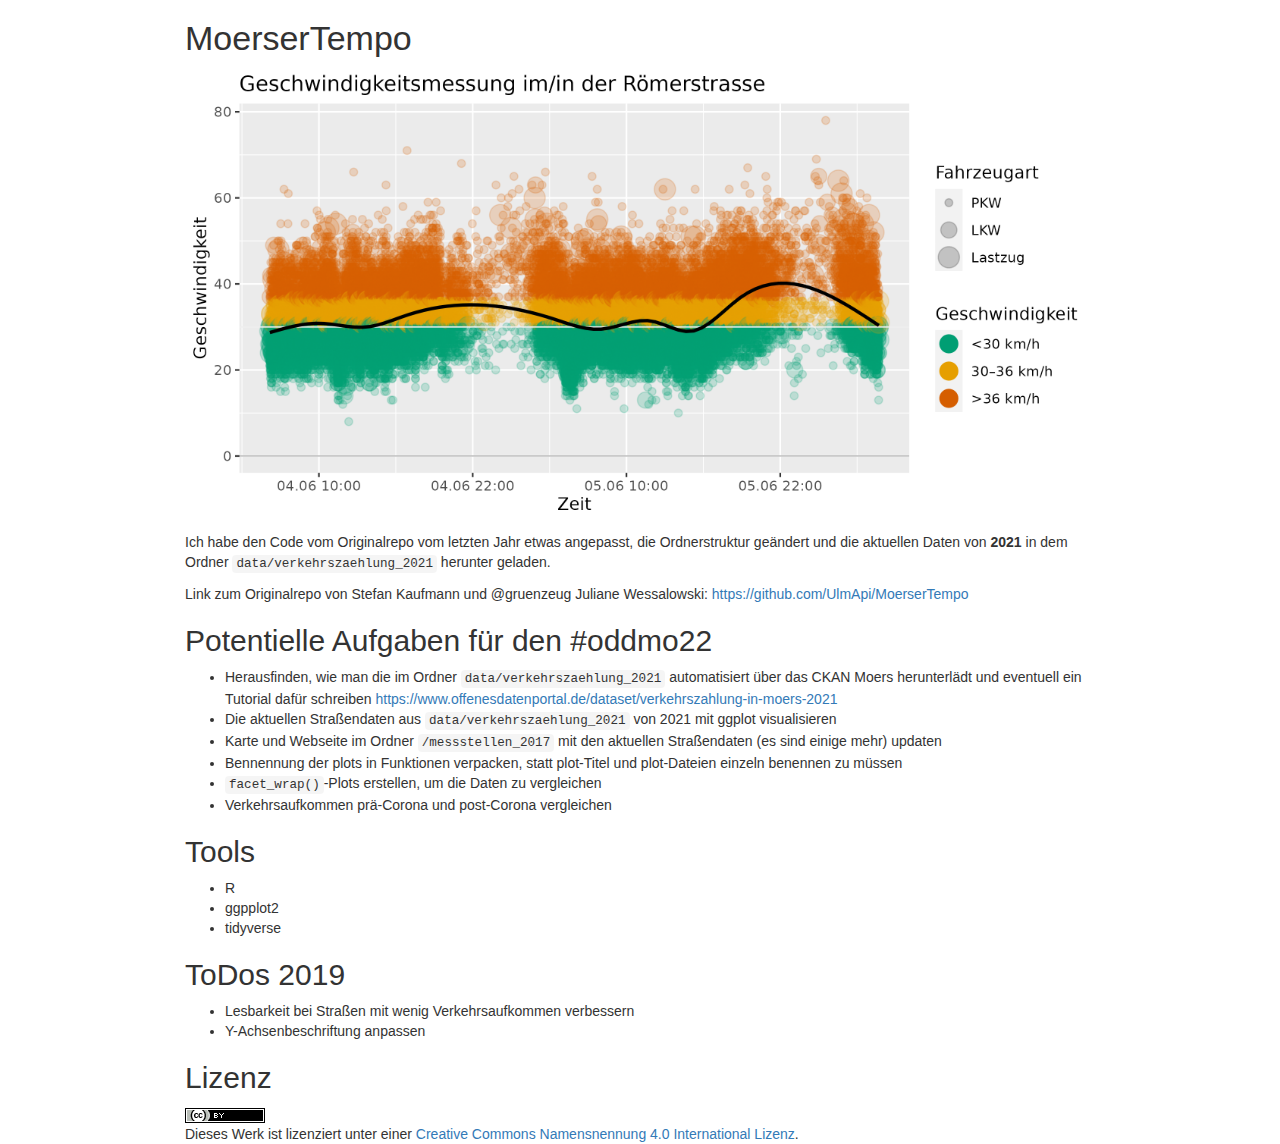
==== README.html @ 5596a8ab "updated dates" ====
<!DOCTYPE html>

<html>

<head>

<meta charset="utf-8" />
<meta name="generator" content="pandoc" />
<meta http-equiv="X-UA-Compatible" content="IE=EDGE" />




<title>README</title>

<script>// Pandoc 2.9 adds attributes on both header and div. We remove the former (to
// be compatible with the behavior of Pandoc < 2.8).
document.addEventListener('DOMContentLoaded', function(e) {
  var hs = document.querySelectorAll("div.section[class*='level'] > :first-child");
  var i, h, a;
  for (i = 0; i < hs.length; i++) {
    h = hs[i];
    if (!/^h[1-6]$/i.test(h.tagName)) continue;  // it should be a header h1-h6
    a = h.attributes;
    while (a.length > 0) h.removeAttribute(a[0].name);
  }
});
</script>
<script>/*! jQuery v3.6.0 | (c) OpenJS Foundation and other contributors | jquery.org/license */
!function(e,t){"use strict";"object"==typeof module&&"object"==typeof module.exports?module.exports=e.document?t(e,!0):function(e){if(!e.document)throw new Error("jQuery requires a window with a document");return t(e)}:t(e)}("undefined"!=typeof window?window:this,function(C,e){"use strict";var t=[],r=Object.getPrototypeOf,s=t.slice,g=t.flat?function(e){return t.flat.call(e)}:function(e){return t.concat.apply([],e)},u=t.push,i=t.indexOf,n={},o=n.toString,v=n.hasOwnProperty,a=v.toString,l=a.call(Object),y={},m=function(e){return"function"==typeof e&&"number"!=typeof e.nodeType&&"function"!=typeof e.item},x=function(e){return null!=e&&e===e.window},E=C.document,c={type:!0,src:!0,nonce:!0,noModule:!0};function b(e,t,n){var r,i,o=(n=n||E).createElement("script");if(o.text=e,t)for(r in c)(i=t[r]||t.getAttribute&&t.getAttribute(r))&&o.setAttribute(r,i);n.head.appendChild(o).parentNode.removeChild(o)}function w(e){return null==e?e+"":"object"==typeof e||"function"==typeof e?n[o.call(e)]||"object":typeof e}var f="3.6.0",S=function(e,t){return new S.fn.init(e,t)};function p(e){var t=!!e&&"length"in e&&e.length,n=w(e);return!m(e)&&!x(e)&&("array"===n||0===t||"number"==typeof t&&0<t&&t-1 in e)}S.fn=S.prototype={jquery:f,constructor:S,length:0,toArray:function(){return s.call(this)},get:function(e){return null==e?s.call(this):e<0?this[e+this.length]:this[e]},pushStack:function(e){var t=S.merge(this.constructor(),e);return t.prevObject=this,t},each:function(e){return S.each(this,e)},map:function(n){return this.pushStack(S.map(this,function(e,t){return n.call(e,t,e)}))},slice:function(){return this.pushStack(s.apply(this,arguments))},first:function(){return this.eq(0)},last:function(){return this.eq(-1)},even:function(){return this.pushStack(S.grep(this,function(e,t){return(t+1)%2}))},odd:function(){return this.pushStack(S.grep(this,function(e,t){return t%2}))},eq:function(e){var t=this.length,n=+e+(e<0?t:0);return this.pushStack(0<=n&&n<t?[this[n]]:[])},end:function(){return this.prevObject||this.constructor()},push:u,sort:t.sort,splice:t.splice},S.extend=S.fn.extend=function(){var e,t,n,r,i,o,a=arguments[0]||{},s=1,u=arguments.length,l=!1;for("boolean"==typeof a&&(l=a,a=arguments[s]||{},s++),"object"==typeof a||m(a)||(a={}),s===u&&(a=this,s--);s<u;s++)if(null!=(e=arguments[s]))for(t in e)r=e[t],"__proto__"!==t&&a!==r&&(l&&r&&(S.isPlainObject(r)||(i=Array.isArray(r)))?(n=a[t],o=i&&!Array.isArray(n)?[]:i||S.isPlainObject(n)?n:{},i=!1,a[t]=S.extend(l,o,r)):void 0!==r&&(a[t]=r));return a},S.extend({expando:"jQuery"+(f+Math.random()).replace(/\D/g,""),isReady:!0,error:function(e){throw new Error(e)},noop:function(){},isPlainObject:function(e){var t,n;return!(!e||"[object Object]"!==o.call(e))&&(!(t=r(e))||"function"==typeof(n=v.call(t,"constructor")&&t.constructor)&&a.call(n)===l)},isEmptyObject:function(e){var t;for(t in e)return!1;return!0},globalEval:function(e,t,n){b(e,{nonce:t&&t.nonce},n)},each:function(e,t){var n,r=0;if(p(e)){for(n=e.length;r<n;r++)if(!1===t.call(e[r],r,e[r]))break}else for(r in e)if(!1===t.call(e[r],r,e[r]))break;return e},makeArray:function(e,t){var n=t||[];return null!=e&&(p(Object(e))?S.merge(n,"string"==typeof e?[e]:e):u.call(n,e)),n},inArray:function(e,t,n){return null==t?-1:i.call(t,e,n)},merge:function(e,t){for(var n=+t.length,r=0,i=e.length;r<n;r++)e[i++]=t[r];return e.length=i,e},grep:function(e,t,n){for(var r=[],i=0,o=e.length,a=!n;i<o;i++)!t(e[i],i)!==a&&r.push(e[i]);return r},map:function(e,t,n){var r,i,o=0,a=[];if(p(e))for(r=e.length;o<r;o++)null!=(i=t(e[o],o,n))&&a.push(i);else for(o in e)null!=(i=t(e[o],o,n))&&a.push(i);return g(a)},guid:1,support:y}),"function"==typeof Symbol&&(S.fn[Symbol.iterator]=t[Symbol.iterator]),S.each("Boolean Number String Function Array Date RegExp Object Error Symbol".split(" "),function(e,t){n["[object "+t+"]"]=t.toLowerCase()});var d=function(n){var e,d,b,o,i,h,f,g,w,u,l,T,C,a,E,v,s,c,y,S="sizzle"+1*new Date,p=n.document,k=0,r=0,m=ue(),x=ue(),A=ue(),N=ue(),j=function(e,t){return e===t&&(l=!0),0},D={}.hasOwnProperty,t=[],q=t.pop,L=t.push,H=t.push,O=t.slice,P=function(e,t){for(var n=0,r=e.length;n<r;n++)if(e[n]===t)return n;return-1},R="checked|selected|async|autofocus|autoplay|controls|defer|disabled|hidden|ismap|loop|multiple|open|readonly|required|scoped",M="[\\x20\\t\\r\\n\\f]",I="(?:\\\\[\\da-fA-F]{1,6}"+M+"?|\\\\[^\\r\\n\\f]|[\\w-]|[^\0-\\x7f])+",W="\\["+M+"*("+I+")(?:"+M+"*([*^$|!~]?=)"+M+"*(?:'((?:\\\\.|[^\\\\'])*)'|\"((?:\\\\.|[^\\\\\"])*)\"|("+I+"))|)"+M+"*\\]",F=":("+I+")(?:\\((('((?:\\\\.|[^\\\\'])*)'|\"((?:\\\\.|[^\\\\\"])*)\")|((?:\\\\.|[^\\\\()[\\]]|"+W+")*)|.*)\\)|)",B=new RegExp(M+"+","g"),$=new RegExp("^"+M+"+|((?:^|[^\\\\])(?:\\\\.)*)"+M+"+$","g"),_=new RegExp("^"+M+"*,"+M+"*"),z=new RegExp("^"+M+"*([>+~]|"+M+")"+M+"*"),U=new RegExp(M+"|>"),X=new RegExp(F),V=new RegExp("^"+I+"$"),G={ID:new RegExp("^#("+I+")"),CLASS:new RegExp("^\\.("+I+")"),TAG:new RegExp("^("+I+"|[*])"),ATTR:new RegExp("^"+W),PSEUDO:new RegExp("^"+F),CHILD:new RegExp("^:(only|first|last|nth|nth-last)-(child|of-type)(?:\\("+M+"*(even|odd|(([+-]|)(\\d*)n|)"+M+"*(?:([+-]|)"+M+"*(\\d+)|))"+M+"*\\)|)","i"),bool:new RegExp("^(?:"+R+")$","i"),needsContext:new RegExp("^"+M+"*[>+~]|:(even|odd|eq|gt|lt|nth|first|last)(?:\\("+M+"*((?:-\\d)?\\d*)"+M+"*\\)|)(?=[^-]|$)","i")},Y=/HTML$/i,Q=/^(?:input|select|textarea|button)$/i,J=/^h\d$/i,K=/^[^{]+\{\s*\[native \w/,Z=/^(?:#([\w-]+)|(\w+)|\.([\w-]+))$/,ee=/[+~]/,te=new RegExp("\\\\[\\da-fA-F]{1,6}"+M+"?|\\\\([^\\r\\n\\f])","g"),ne=function(e,t){var n="0x"+e.slice(1)-65536;return t||(n<0?String.fromCharCode(n+65536):String.fromCharCode(n>>10|55296,1023&n|56320))},re=/([\0-\x1f\x7f]|^-?\d)|^-$|[^\0-\x1f\x7f-\uFFFF\w-]/g,ie=function(e,t){return t?"\0"===e?"\ufffd":e.slice(0,-1)+"\\"+e.charCodeAt(e.length-1).toString(16)+" ":"\\"+e},oe=function(){T()},ae=be(function(e){return!0===e.disabled&&"fieldset"===e.nodeName.toLowerCase()},{dir:"parentNode",next:"legend"});try{H.apply(t=O.call(p.childNodes),p.childNodes),t[p.childNodes.length].nodeType}catch(e){H={apply:t.length?function(e,t){L.apply(e,O.call(t))}:function(e,t){var n=e.length,r=0;while(e[n++]=t[r++]);e.length=n-1}}}function se(t,e,n,r){var i,o,a,s,u,l,c,f=e&&e.ownerDocument,p=e?e.nodeType:9;if(n=n||[],"string"!=typeof t||!t||1!==p&&9!==p&&11!==p)return n;if(!r&&(T(e),e=e||C,E)){if(11!==p&&(u=Z.exec(t)))if(i=u[1]){if(9===p){if(!(a=e.getElementById(i)))return n;if(a.id===i)return n.push(a),n}else if(f&&(a=f.getElementById(i))&&y(e,a)&&a.id===i)return n.push(a),n}else{if(u[2])return H.apply(n,e.getElementsByTagName(t)),n;if((i=u[3])&&d.getElementsByClassName&&e.getElementsByClassName)return H.apply(n,e.getElementsByClassName(i)),n}if(d.qsa&&!N[t+" "]&&(!v||!v.test(t))&&(1!==p||"object"!==e.nodeName.toLowerCase())){if(c=t,f=e,1===p&&(U.test(t)||z.test(t))){(f=ee.test(t)&&ye(e.parentNode)||e)===e&&d.scope||((s=e.getAttribute("id"))?s=s.replace(re,ie):e.setAttribute("id",s=S)),o=(l=h(t)).length;while(o--)l[o]=(s?"#"+s:":scope")+" "+xe(l[o]);c=l.join(",")}try{return H.apply(n,f.querySelectorAll(c)),n}catch(e){N(t,!0)}finally{s===S&&e.removeAttribute("id")}}}return g(t.replace($,"$1"),e,n,r)}function ue(){var r=[];return function e(t,n){return r.push(t+" ")>b.cacheLength&&delete e[r.shift()],e[t+" "]=n}}function le(e){return e[S]=!0,e}function ce(e){var t=C.createElement("fieldset");try{return!!e(t)}catch(e){return!1}finally{t.parentNode&&t.parentNode.removeChild(t),t=null}}function fe(e,t){var n=e.split("|"),r=n.length;while(r--)b.attrHandle[n[r]]=t}function pe(e,t){var n=t&&e,r=n&&1===e.nodeType&&1===t.nodeType&&e.sourceIndex-t.sourceIndex;if(r)return r;if(n)while(n=n.nextSibling)if(n===t)return-1;return e?1:-1}function de(t){return function(e){return"input"===e.nodeName.toLowerCase()&&e.type===t}}function he(n){return function(e){var t=e.nodeName.toLowerCase();return("input"===t||"button"===t)&&e.type===n}}function ge(t){return function(e){return"form"in e?e.parentNode&&!1===e.disabled?"label"in e?"label"in e.parentNode?e.parentNode.disabled===t:e.disabled===t:e.isDisabled===t||e.isDisabled!==!t&&ae(e)===t:e.disabled===t:"label"in e&&e.disabled===t}}function ve(a){return le(function(o){return o=+o,le(function(e,t){var n,r=a([],e.length,o),i=r.length;while(i--)e[n=r[i]]&&(e[n]=!(t[n]=e[n]))})})}function ye(e){return e&&"undefined"!=typeof e.getElementsByTagName&&e}for(e in d=se.support={},i=se.isXML=function(e){var t=e&&e.namespaceURI,n=e&&(e.ownerDocument||e).documentElement;return!Y.test(t||n&&n.nodeName||"HTML")},T=se.setDocument=function(e){var t,n,r=e?e.ownerDocument||e:p;return r!=C&&9===r.nodeType&&r.documentElement&&(a=(C=r).documentElement,E=!i(C),p!=C&&(n=C.defaultView)&&n.top!==n&&(n.addEventListener?n.addEventListener("unload",oe,!1):n.attachEvent&&n.attachEvent("onunload",oe)),d.scope=ce(function(e){return a.appendChild(e).appendChild(C.createElement("div")),"undefined"!=typeof e.querySelectorAll&&!e.querySelectorAll(":scope fieldset div").length}),d.attributes=ce(function(e){return e.className="i",!e.getAttribute("className")}),d.getElementsByTagName=ce(function(e){return e.appendChild(C.createComment("")),!e.getElementsByTagName("*").length}),d.getElementsByClassName=K.test(C.getElementsByClassName),d.getById=ce(function(e){return a.appendChild(e).id=S,!C.getElementsByName||!C.getElementsByName(S).length}),d.getById?(b.filter.ID=function(e){var t=e.replace(te,ne);return function(e){return e.getAttribute("id")===t}},b.find.ID=function(e,t){if("undefined"!=typeof t.getElementById&&E){var n=t.getElementById(e);return n?[n]:[]}}):(b.filter.ID=function(e){var n=e.replace(te,ne);return function(e){var t="undefined"!=typeof e.getAttributeNode&&e.getAttributeNode("id");return t&&t.value===n}},b.find.ID=function(e,t){if("undefined"!=typeof t.getElementById&&E){var n,r,i,o=t.getElementById(e);if(o){if((n=o.getAttributeNode("id"))&&n.value===e)return[o];i=t.getElementsByName(e),r=0;while(o=i[r++])if((n=o.getAttributeNode("id"))&&n.value===e)return[o]}return[]}}),b.find.TAG=d.getElementsByTagName?function(e,t){return"undefined"!=typeof t.getElementsByTagName?t.getElementsByTagName(e):d.qsa?t.querySelectorAll(e):void 0}:function(e,t){var n,r=[],i=0,o=t.getElementsByTagName(e);if("*"===e){while(n=o[i++])1===n.nodeType&&r.push(n);return r}return o},b.find.CLASS=d.getElementsByClassName&&function(e,t){if("undefined"!=typeof t.getElementsByClassName&&E)return t.getElementsByClassName(e)},s=[],v=[],(d.qsa=K.test(C.querySelectorAll))&&(ce(function(e){var t;a.appendChild(e).innerHTML="<a id='"+S+"'></a><select id='"+S+"-\r\\' msallowcapture=''><option selected=''></option></select>",e.querySelectorAll("[msallowcapture^='']").length&&v.push("[*^$]="+M+"*(?:''|\"\")"),e.querySelectorAll("[selected]").length||v.push("\\["+M+"*(?:value|"+R+")"),e.querySelectorAll("[id~="+S+"-]").length||v.push("~="),(t=C.createElement("input")).setAttribute("name",""),e.appendChild(t),e.querySelectorAll("[name='']").length||v.push("\\["+M+"*name"+M+"*="+M+"*(?:''|\"\")"),e.querySelectorAll(":checked").length||v.push(":checked"),e.querySelectorAll("a#"+S+"+*").length||v.push(".#.+[+~]"),e.querySelectorAll("\\\f"),v.push("[\\r\\n\\f]")}),ce(function(e){e.innerHTML="<a href='' disabled='disabled'></a><select disabled='disabled'><option/></select>";var t=C.createElement("input");t.setAttribute("type","hidden"),e.appendChild(t).setAttribute("name","D"),e.querySelectorAll("[name=d]").length&&v.push("name"+M+"*[*^$|!~]?="),2!==e.querySelectorAll(":enabled").length&&v.push(":enabled",":disabled"),a.appendChild(e).disabled=!0,2!==e.querySelectorAll(":disabled").length&&v.push(":enabled",":disabled"),e.querySelectorAll("*,:x"),v.push(",.*:")})),(d.matchesSelector=K.test(c=a.matches||a.webkitMatchesSelector||a.mozMatchesSelector||a.oMatchesSelector||a.msMatchesSelector))&&ce(function(e){d.disconnectedMatch=c.call(e,"*"),c.call(e,"[s!='']:x"),s.push("!=",F)}),v=v.length&&new RegExp(v.join("|")),s=s.length&&new RegExp(s.join("|")),t=K.test(a.compareDocumentPosition),y=t||K.test(a.contains)?function(e,t){var n=9===e.nodeType?e.documentElement:e,r=t&&t.parentNode;return e===r||!(!r||1!==r.nodeType||!(n.contains?n.contains(r):e.compareDocumentPosition&&16&e.compareDocumentPosition(r)))}:function(e,t){if(t)while(t=t.parentNode)if(t===e)return!0;return!1},j=t?function(e,t){if(e===t)return l=!0,0;var n=!e.compareDocumentPosition-!t.compareDocumentPosition;return n||(1&(n=(e.ownerDocument||e)==(t.ownerDocument||t)?e.compareDocumentPosition(t):1)||!d.sortDetached&&t.compareDocumentPosition(e)===n?e==C||e.ownerDocument==p&&y(p,e)?-1:t==C||t.ownerDocument==p&&y(p,t)?1:u?P(u,e)-P(u,t):0:4&n?-1:1)}:function(e,t){if(e===t)return l=!0,0;var n,r=0,i=e.parentNode,o=t.parentNode,a=[e],s=[t];if(!i||!o)return e==C?-1:t==C?1:i?-1:o?1:u?P(u,e)-P(u,t):0;if(i===o)return pe(e,t);n=e;while(n=n.parentNode)a.unshift(n);n=t;while(n=n.parentNode)s.unshift(n);while(a[r]===s[r])r++;return r?pe(a[r],s[r]):a[r]==p?-1:s[r]==p?1:0}),C},se.matches=function(e,t){return se(e,null,null,t)},se.matchesSelector=function(e,t){if(T(e),d.matchesSelector&&E&&!N[t+" "]&&(!s||!s.test(t))&&(!v||!v.test(t)))try{var n=c.call(e,t);if(n||d.disconnectedMatch||e.document&&11!==e.document.nodeType)return n}catch(e){N(t,!0)}return 0<se(t,C,null,[e]).length},se.contains=function(e,t){return(e.ownerDocument||e)!=C&&T(e),y(e,t)},se.attr=function(e,t){(e.ownerDocument||e)!=C&&T(e);var n=b.attrHandle[t.toLowerCase()],r=n&&D.call(b.attrHandle,t.toLowerCase())?n(e,t,!E):void 0;return void 0!==r?r:d.attributes||!E?e.getAttribute(t):(r=e.getAttributeNode(t))&&r.specified?r.value:null},se.escape=function(e){return(e+"").replace(re,ie)},se.error=function(e){throw new Error("Syntax error, unrecognized expression: "+e)},se.uniqueSort=function(e){var t,n=[],r=0,i=0;if(l=!d.detectDuplicates,u=!d.sortStable&&e.slice(0),e.sort(j),l){while(t=e[i++])t===e[i]&&(r=n.push(i));while(r--)e.splice(n[r],1)}return u=null,e},o=se.getText=function(e){var t,n="",r=0,i=e.nodeType;if(i){if(1===i||9===i||11===i){if("string"==typeof e.textContent)return e.textContent;for(e=e.firstChild;e;e=e.nextSibling)n+=o(e)}else if(3===i||4===i)return e.nodeValue}else while(t=e[r++])n+=o(t);return n},(b=se.selectors={cacheLength:50,createPseudo:le,match:G,attrHandle:{},find:{},relative:{">":{dir:"parentNode",first:!0}," ":{dir:"parentNode"},"+":{dir:"previousSibling",first:!0},"~":{dir:"previousSibling"}},preFilter:{ATTR:function(e){return e[1]=e[1].replace(te,ne),e[3]=(e[3]||e[4]||e[5]||"").replace(te,ne),"~="===e[2]&&(e[3]=" "+e[3]+" "),e.slice(0,4)},CHILD:function(e){return e[1]=e[1].toLowerCase(),"nth"===e[1].slice(0,3)?(e[3]||se.error(e[0]),e[4]=+(e[4]?e[5]+(e[6]||1):2*("even"===e[3]||"odd"===e[3])),e[5]=+(e[7]+e[8]||"odd"===e[3])):e[3]&&se.error(e[0]),e},PSEUDO:function(e){var t,n=!e[6]&&e[2];return G.CHILD.test(e[0])?null:(e[3]?e[2]=e[4]||e[5]||"":n&&X.test(n)&&(t=h(n,!0))&&(t=n.indexOf(")",n.length-t)-n.length)&&(e[0]=e[0].slice(0,t),e[2]=n.slice(0,t)),e.slice(0,3))}},filter:{TAG:function(e){var t=e.replace(te,ne).toLowerCase();return"*"===e?function(){return!0}:function(e){return e.nodeName&&e.nodeName.toLowerCase()===t}},CLASS:function(e){var t=m[e+" "];return t||(t=new RegExp("(^|"+M+")"+e+"("+M+"|$)"))&&m(e,function(e){return t.test("string"==typeof e.className&&e.className||"undefined"!=typeof e.getAttribute&&e.getAttribute("class")||"")})},ATTR:function(n,r,i){return function(e){var t=se.attr(e,n);return null==t?"!="===r:!r||(t+="","="===r?t===i:"!="===r?t!==i:"^="===r?i&&0===t.indexOf(i):"*="===r?i&&-1<t.indexOf(i):"$="===r?i&&t.slice(-i.length)===i:"~="===r?-1<(" "+t.replace(B," ")+" ").indexOf(i):"|="===r&&(t===i||t.slice(0,i.length+1)===i+"-"))}},CHILD:function(h,e,t,g,v){var y="nth"!==h.slice(0,3),m="last"!==h.slice(-4),x="of-type"===e;return 1===g&&0===v?function(e){return!!e.parentNode}:function(e,t,n){var r,i,o,a,s,u,l=y!==m?"nextSibling":"previousSibling",c=e.parentNode,f=x&&e.nodeName.toLowerCase(),p=!n&&!x,d=!1;if(c){if(y){while(l){a=e;while(a=a[l])if(x?a.nodeName.toLowerCase()===f:1===a.nodeType)return!1;u=l="only"===h&&!u&&"nextSibling"}return!0}if(u=[m?c.firstChild:c.lastChild],m&&p){d=(s=(r=(i=(o=(a=c)[S]||(a[S]={}))[a.uniqueID]||(o[a.uniqueID]={}))[h]||[])[0]===k&&r[1])&&r[2],a=s&&c.childNodes[s];while(a=++s&&a&&a[l]||(d=s=0)||u.pop())if(1===a.nodeType&&++d&&a===e){i[h]=[k,s,d];break}}else if(p&&(d=s=(r=(i=(o=(a=e)[S]||(a[S]={}))[a.uniqueID]||(o[a.uniqueID]={}))[h]||[])[0]===k&&r[1]),!1===d)while(a=++s&&a&&a[l]||(d=s=0)||u.pop())if((x?a.nodeName.toLowerCase()===f:1===a.nodeType)&&++d&&(p&&((i=(o=a[S]||(a[S]={}))[a.uniqueID]||(o[a.uniqueID]={}))[h]=[k,d]),a===e))break;return(d-=v)===g||d%g==0&&0<=d/g}}},PSEUDO:function(e,o){var t,a=b.pseudos[e]||b.setFilters[e.toLowerCase()]||se.error("unsupported pseudo: "+e);return a[S]?a(o):1<a.length?(t=[e,e,"",o],b.setFilters.hasOwnProperty(e.toLowerCase())?le(function(e,t){var n,r=a(e,o),i=r.length;while(i--)e[n=P(e,r[i])]=!(t[n]=r[i])}):function(e){return a(e,0,t)}):a}},pseudos:{not:le(function(e){var r=[],i=[],s=f(e.replace($,"$1"));return s[S]?le(function(e,t,n,r){var i,o=s(e,null,r,[]),a=e.length;while(a--)(i=o[a])&&(e[a]=!(t[a]=i))}):function(e,t,n){return r[0]=e,s(r,null,n,i),r[0]=null,!i.pop()}}),has:le(function(t){return function(e){return 0<se(t,e).length}}),contains:le(function(t){return t=t.replace(te,ne),function(e){return-1<(e.textContent||o(e)).indexOf(t)}}),lang:le(function(n){return V.test(n||"")||se.error("unsupported lang: "+n),n=n.replace(te,ne).toLowerCase(),function(e){var t;do{if(t=E?e.lang:e.getAttribute("xml:lang")||e.getAttribute("lang"))return(t=t.toLowerCase())===n||0===t.indexOf(n+"-")}while((e=e.parentNode)&&1===e.nodeType);return!1}}),target:function(e){var t=n.location&&n.location.hash;return t&&t.slice(1)===e.id},root:function(e){return e===a},focus:function(e){return e===C.activeElement&&(!C.hasFocus||C.hasFocus())&&!!(e.type||e.href||~e.tabIndex)},enabled:ge(!1),disabled:ge(!0),checked:function(e){var t=e.nodeName.toLowerCase();return"input"===t&&!!e.checked||"option"===t&&!!e.selected},selected:function(e){return e.parentNode&&e.parentNode.selectedIndex,!0===e.selected},empty:function(e){for(e=e.firstChild;e;e=e.nextSibling)if(e.nodeType<6)return!1;return!0},parent:function(e){return!b.pseudos.empty(e)},header:function(e){return J.test(e.nodeName)},input:function(e){return Q.test(e.nodeName)},button:function(e){var t=e.nodeName.toLowerCase();return"input"===t&&"button"===e.type||"button"===t},text:function(e){var t;return"input"===e.nodeName.toLowerCase()&&"text"===e.type&&(null==(t=e.getAttribute("type"))||"text"===t.toLowerCase())},first:ve(function(){return[0]}),last:ve(function(e,t){return[t-1]}),eq:ve(function(e,t,n){return[n<0?n+t:n]}),even:ve(function(e,t){for(var n=0;n<t;n+=2)e.push(n);return e}),odd:ve(function(e,t){for(var n=1;n<t;n+=2)e.push(n);return e}),lt:ve(function(e,t,n){for(var r=n<0?n+t:t<n?t:n;0<=--r;)e.push(r);return e}),gt:ve(function(e,t,n){for(var r=n<0?n+t:n;++r<t;)e.push(r);return e})}}).pseudos.nth=b.pseudos.eq,{radio:!0,checkbox:!0,file:!0,password:!0,image:!0})b.pseudos[e]=de(e);for(e in{submit:!0,reset:!0})b.pseudos[e]=he(e);function me(){}function xe(e){for(var t=0,n=e.length,r="";t<n;t++)r+=e[t].value;return r}function be(s,e,t){var u=e.dir,l=e.next,c=l||u,f=t&&"parentNode"===c,p=r++;return e.first?function(e,t,n){while(e=e[u])if(1===e.nodeType||f)return s(e,t,n);return!1}:function(e,t,n){var r,i,o,a=[k,p];if(n){while(e=e[u])if((1===e.nodeType||f)&&s(e,t,n))return!0}else while(e=e[u])if(1===e.nodeType||f)if(i=(o=e[S]||(e[S]={}))[e.uniqueID]||(o[e.uniqueID]={}),l&&l===e.nodeName.toLowerCase())e=e[u]||e;else{if((r=i[c])&&r[0]===k&&r[1]===p)return a[2]=r[2];if((i[c]=a)[2]=s(e,t,n))return!0}return!1}}function we(i){return 1<i.length?function(e,t,n){var r=i.length;while(r--)if(!i[r](e,t,n))return!1;return!0}:i[0]}function Te(e,t,n,r,i){for(var o,a=[],s=0,u=e.length,l=null!=t;s<u;s++)(o=e[s])&&(n&&!n(o,r,i)||(a.push(o),l&&t.push(s)));return a}function Ce(d,h,g,v,y,e){return v&&!v[S]&&(v=Ce(v)),y&&!y[S]&&(y=Ce(y,e)),le(function(e,t,n,r){var i,o,a,s=[],u=[],l=t.length,c=e||function(e,t,n){for(var r=0,i=t.length;r<i;r++)se(e,t[r],n);return n}(h||"*",n.nodeType?[n]:n,[]),f=!d||!e&&h?c:Te(c,s,d,n,r),p=g?y||(e?d:l||v)?[]:t:f;if(g&&g(f,p,n,r),v){i=Te(p,u),v(i,[],n,r),o=i.length;while(o--)(a=i[o])&&(p[u[o]]=!(f[u[o]]=a))}if(e){if(y||d){if(y){i=[],o=p.length;while(o--)(a=p[o])&&i.push(f[o]=a);y(null,p=[],i,r)}o=p.length;while(o--)(a=p[o])&&-1<(i=y?P(e,a):s[o])&&(e[i]=!(t[i]=a))}}else p=Te(p===t?p.splice(l,p.length):p),y?y(null,t,p,r):H.apply(t,p)})}function Ee(e){for(var i,t,n,r=e.length,o=b.relative[e[0].type],a=o||b.relative[" "],s=o?1:0,u=be(function(e){return e===i},a,!0),l=be(function(e){return-1<P(i,e)},a,!0),c=[function(e,t,n){var r=!o&&(n||t!==w)||((i=t).nodeType?u(e,t,n):l(e,t,n));return i=null,r}];s<r;s++)if(t=b.relative[e[s].type])c=[be(we(c),t)];else{if((t=b.filter[e[s].type].apply(null,e[s].matches))[S]){for(n=++s;n<r;n++)if(b.relative[e[n].type])break;return Ce(1<s&&we(c),1<s&&xe(e.slice(0,s-1).concat({value:" "===e[s-2].type?"*":""})).replace($,"$1"),t,s<n&&Ee(e.slice(s,n)),n<r&&Ee(e=e.slice(n)),n<r&&xe(e))}c.push(t)}return we(c)}return me.prototype=b.filters=b.pseudos,b.setFilters=new me,h=se.tokenize=function(e,t){var n,r,i,o,a,s,u,l=x[e+" "];if(l)return t?0:l.slice(0);a=e,s=[],u=b.preFilter;while(a){for(o in n&&!(r=_.exec(a))||(r&&(a=a.slice(r[0].length)||a),s.push(i=[])),n=!1,(r=z.exec(a))&&(n=r.shift(),i.push({value:n,type:r[0].replace($," ")}),a=a.slice(n.length)),b.filter)!(r=G[o].exec(a))||u[o]&&!(r=u[o](r))||(n=r.shift(),i.push({value:n,type:o,matches:r}),a=a.slice(n.length));if(!n)break}return t?a.length:a?se.error(e):x(e,s).slice(0)},f=se.compile=function(e,t){var n,v,y,m,x,r,i=[],o=[],a=A[e+" "];if(!a){t||(t=h(e)),n=t.length;while(n--)(a=Ee(t[n]))[S]?i.push(a):o.push(a);(a=A(e,(v=o,m=0<(y=i).length,x=0<v.length,r=function(e,t,n,r,i){var o,a,s,u=0,l="0",c=e&&[],f=[],p=w,d=e||x&&b.find.TAG("*",i),h=k+=null==p?1:Math.random()||.1,g=d.length;for(i&&(w=t==C||t||i);l!==g&&null!=(o=d[l]);l++){if(x&&o){a=0,t||o.ownerDocument==C||(T(o),n=!E);while(s=v[a++])if(s(o,t||C,n)){r.push(o);break}i&&(k=h)}m&&((o=!s&&o)&&u--,e&&c.push(o))}if(u+=l,m&&l!==u){a=0;while(s=y[a++])s(c,f,t,n);if(e){if(0<u)while(l--)c[l]||f[l]||(f[l]=q.call(r));f=Te(f)}H.apply(r,f),i&&!e&&0<f.length&&1<u+y.length&&se.uniqueSort(r)}return i&&(k=h,w=p),c},m?le(r):r))).selector=e}return a},g=se.select=function(e,t,n,r){var i,o,a,s,u,l="function"==typeof e&&e,c=!r&&h(e=l.selector||e);if(n=n||[],1===c.length){if(2<(o=c[0]=c[0].slice(0)).length&&"ID"===(a=o[0]).type&&9===t.nodeType&&E&&b.relative[o[1].type]){if(!(t=(b.find.ID(a.matches[0].replace(te,ne),t)||[])[0]))return n;l&&(t=t.parentNode),e=e.slice(o.shift().value.length)}i=G.needsContext.test(e)?0:o.length;while(i--){if(a=o[i],b.relative[s=a.type])break;if((u=b.find[s])&&(r=u(a.matches[0].replace(te,ne),ee.test(o[0].type)&&ye(t.parentNode)||t))){if(o.splice(i,1),!(e=r.length&&xe(o)))return H.apply(n,r),n;break}}}return(l||f(e,c))(r,t,!E,n,!t||ee.test(e)&&ye(t.parentNode)||t),n},d.sortStable=S.split("").sort(j).join("")===S,d.detectDuplicates=!!l,T(),d.sortDetached=ce(function(e){return 1&e.compareDocumentPosition(C.createElement("fieldset"))}),ce(function(e){return e.innerHTML="<a href='#'></a>","#"===e.firstChild.getAttribute("href")})||fe("type|href|height|width",function(e,t,n){if(!n)return e.getAttribute(t,"type"===t.toLowerCase()?1:2)}),d.attributes&&ce(function(e){return e.innerHTML="<input/>",e.firstChild.setAttribute("value",""),""===e.firstChild.getAttribute("value")})||fe("value",function(e,t,n){if(!n&&"input"===e.nodeName.toLowerCase())return e.defaultValue}),ce(function(e){return null==e.getAttribute("disabled")})||fe(R,function(e,t,n){var r;if(!n)return!0===e[t]?t.toLowerCase():(r=e.getAttributeNode(t))&&r.specified?r.value:null}),se}(C);S.find=d,S.expr=d.selectors,S.expr[":"]=S.expr.pseudos,S.uniqueSort=S.unique=d.uniqueSort,S.text=d.getText,S.isXMLDoc=d.isXML,S.contains=d.contains,S.escapeSelector=d.escape;var h=function(e,t,n){var r=[],i=void 0!==n;while((e=e[t])&&9!==e.nodeType)if(1===e.nodeType){if(i&&S(e).is(n))break;r.push(e)}return r},T=function(e,t){for(var n=[];e;e=e.nextSibling)1===e.nodeType&&e!==t&&n.push(e);return n},k=S.expr.match.needsContext;function A(e,t){return e.nodeName&&e.nodeName.toLowerCase()===t.toLowerCase()}var N=/^<([a-z][^\/\0>:\x20\t\r\n\f]*)[\x20\t\r\n\f]*\/?>(?:<\/\1>|)$/i;function j(e,n,r){return m(n)?S.grep(e,function(e,t){return!!n.call(e,t,e)!==r}):n.nodeType?S.grep(e,function(e){return e===n!==r}):"string"!=typeof n?S.grep(e,function(e){return-1<i.call(n,e)!==r}):S.filter(n,e,r)}S.filter=function(e,t,n){var r=t[0];return n&&(e=":not("+e+")"),1===t.length&&1===r.nodeType?S.find.matchesSelector(r,e)?[r]:[]:S.find.matches(e,S.grep(t,function(e){return 1===e.nodeType}))},S.fn.extend({find:function(e){var t,n,r=this.length,i=this;if("string"!=typeof e)return this.pushStack(S(e).filter(function(){for(t=0;t<r;t++)if(S.contains(i[t],this))return!0}));for(n=this.pushStack([]),t=0;t<r;t++)S.find(e,i[t],n);return 1<r?S.uniqueSort(n):n},filter:function(e){return this.pushStack(j(this,e||[],!1))},not:function(e){return this.pushStack(j(this,e||[],!0))},is:function(e){return!!j(this,"string"==typeof e&&k.test(e)?S(e):e||[],!1).length}});var D,q=/^(?:\s*(<[\w\W]+>)[^>]*|#([\w-]+))$/;(S.fn.init=function(e,t,n){var r,i;if(!e)return this;if(n=n||D,"string"==typeof e){if(!(r="<"===e[0]&&">"===e[e.length-1]&&3<=e.length?[null,e,null]:q.exec(e))||!r[1]&&t)return!t||t.jquery?(t||n).find(e):this.constructor(t).find(e);if(r[1]){if(t=t instanceof S?t[0]:t,S.merge(this,S.parseHTML(r[1],t&&t.nodeType?t.ownerDocument||t:E,!0)),N.test(r[1])&&S.isPlainObject(t))for(r in t)m(this[r])?this[r](t[r]):this.attr(r,t[r]);return this}return(i=E.getElementById(r[2]))&&(this[0]=i,this.length=1),this}return e.nodeType?(this[0]=e,this.length=1,this):m(e)?void 0!==n.ready?n.ready(e):e(S):S.makeArray(e,this)}).prototype=S.fn,D=S(E);var L=/^(?:parents|prev(?:Until|All))/,H={children:!0,contents:!0,next:!0,prev:!0};function O(e,t){while((e=e[t])&&1!==e.nodeType);return e}S.fn.extend({has:function(e){var t=S(e,this),n=t.length;return this.filter(function(){for(var e=0;e<n;e++)if(S.contains(this,t[e]))return!0})},closest:function(e,t){var n,r=0,i=this.length,o=[],a="string"!=typeof e&&S(e);if(!k.test(e))for(;r<i;r++)for(n=this[r];n&&n!==t;n=n.parentNode)if(n.nodeType<11&&(a?-1<a.index(n):1===n.nodeType&&S.find.matchesSelector(n,e))){o.push(n);break}return this.pushStack(1<o.length?S.uniqueSort(o):o)},index:function(e){return e?"string"==typeof e?i.call(S(e),this[0]):i.call(this,e.jquery?e[0]:e):this[0]&&this[0].parentNode?this.first().prevAll().length:-1},add:function(e,t){return this.pushStack(S.uniqueSort(S.merge(this.get(),S(e,t))))},addBack:function(e){return this.add(null==e?this.prevObject:this.prevObject.filter(e))}}),S.each({parent:function(e){var t=e.parentNode;return t&&11!==t.nodeType?t:null},parents:function(e){return h(e,"parentNode")},parentsUntil:function(e,t,n){return h(e,"parentNode",n)},next:function(e){return O(e,"nextSibling")},prev:function(e){return O(e,"previousSibling")},nextAll:function(e){return h(e,"nextSibling")},prevAll:function(e){return h(e,"previousSibling")},nextUntil:function(e,t,n){return h(e,"nextSibling",n)},prevUntil:function(e,t,n){return h(e,"previousSibling",n)},siblings:function(e){return T((e.parentNode||{}).firstChild,e)},children:function(e){return T(e.firstChild)},contents:function(e){return null!=e.contentDocument&&r(e.contentDocument)?e.contentDocument:(A(e,"template")&&(e=e.content||e),S.merge([],e.childNodes))}},function(r,i){S.fn[r]=function(e,t){var n=S.map(this,i,e);return"Until"!==r.slice(-5)&&(t=e),t&&"string"==typeof t&&(n=S.filter(t,n)),1<this.length&&(H[r]||S.uniqueSort(n),L.test(r)&&n.reverse()),this.pushStack(n)}});var P=/[^\x20\t\r\n\f]+/g;function R(e){return e}function M(e){throw e}function I(e,t,n,r){var i;try{e&&m(i=e.promise)?i.call(e).done(t).fail(n):e&&m(i=e.then)?i.call(e,t,n):t.apply(void 0,[e].slice(r))}catch(e){n.apply(void 0,[e])}}S.Callbacks=function(r){var e,n;r="string"==typeof r?(e=r,n={},S.each(e.match(P)||[],function(e,t){n[t]=!0}),n):S.extend({},r);var i,t,o,a,s=[],u=[],l=-1,c=function(){for(a=a||r.once,o=i=!0;u.length;l=-1){t=u.shift();while(++l<s.length)!1===s[l].apply(t[0],t[1])&&r.stopOnFalse&&(l=s.length,t=!1)}r.memory||(t=!1),i=!1,a&&(s=t?[]:"")},f={add:function(){return s&&(t&&!i&&(l=s.length-1,u.push(t)),function n(e){S.each(e,function(e,t){m(t)?r.unique&&f.has(t)||s.push(t):t&&t.length&&"string"!==w(t)&&n(t)})}(arguments),t&&!i&&c()),this},remove:function(){return S.each(arguments,function(e,t){var n;while(-1<(n=S.inArray(t,s,n)))s.splice(n,1),n<=l&&l--}),this},has:function(e){return e?-1<S.inArray(e,s):0<s.length},empty:function(){return s&&(s=[]),this},disable:function(){return a=u=[],s=t="",this},disabled:function(){return!s},lock:function(){return a=u=[],t||i||(s=t=""),this},locked:function(){return!!a},fireWith:function(e,t){return a||(t=[e,(t=t||[]).slice?t.slice():t],u.push(t),i||c()),this},fire:function(){return f.fireWith(this,arguments),this},fired:function(){return!!o}};return f},S.extend({Deferred:function(e){var o=[["notify","progress",S.Callbacks("memory"),S.Callbacks("memory"),2],["resolve","done",S.Callbacks("once memory"),S.Callbacks("once memory"),0,"resolved"],["reject","fail",S.Callbacks("once memory"),S.Callbacks("once memory"),1,"rejected"]],i="pending",a={state:function(){return i},always:function(){return s.done(arguments).fail(arguments),this},"catch":function(e){return a.then(null,e)},pipe:function(){var i=arguments;return S.Deferred(function(r){S.each(o,function(e,t){var n=m(i[t[4]])&&i[t[4]];s[t[1]](function(){var e=n&&n.apply(this,arguments);e&&m(e.promise)?e.promise().progress(r.notify).done(r.resolve).fail(r.reject):r[t[0]+"With"](this,n?[e]:arguments)})}),i=null}).promise()},then:function(t,n,r){var u=0;function l(i,o,a,s){return function(){var n=this,r=arguments,e=function(){var e,t;if(!(i<u)){if((e=a.apply(n,r))===o.promise())throw new TypeError("Thenable self-resolution");t=e&&("object"==typeof e||"function"==typeof e)&&e.then,m(t)?s?t.call(e,l(u,o,R,s),l(u,o,M,s)):(u++,t.call(e,l(u,o,R,s),l(u,o,M,s),l(u,o,R,o.notifyWith))):(a!==R&&(n=void 0,r=[e]),(s||o.resolveWith)(n,r))}},t=s?e:function(){try{e()}catch(e){S.Deferred.exceptionHook&&S.Deferred.exceptionHook(e,t.stackTrace),u<=i+1&&(a!==M&&(n=void 0,r=[e]),o.rejectWith(n,r))}};i?t():(S.Deferred.getStackHook&&(t.stackTrace=S.Deferred.getStackHook()),C.setTimeout(t))}}return S.Deferred(function(e){o[0][3].add(l(0,e,m(r)?r:R,e.notifyWith)),o[1][3].add(l(0,e,m(t)?t:R)),o[2][3].add(l(0,e,m(n)?n:M))}).promise()},promise:function(e){return null!=e?S.extend(e,a):a}},s={};return S.each(o,function(e,t){var n=t[2],r=t[5];a[t[1]]=n.add,r&&n.add(function(){i=r},o[3-e][2].disable,o[3-e][3].disable,o[0][2].lock,o[0][3].lock),n.add(t[3].fire),s[t[0]]=function(){return s[t[0]+"With"](this===s?void 0:this,arguments),this},s[t[0]+"With"]=n.fireWith}),a.promise(s),e&&e.call(s,s),s},when:function(e){var n=arguments.length,t=n,r=Array(t),i=s.call(arguments),o=S.Deferred(),a=function(t){return function(e){r[t]=this,i[t]=1<arguments.length?s.call(arguments):e,--n||o.resolveWith(r,i)}};if(n<=1&&(I(e,o.done(a(t)).resolve,o.reject,!n),"pending"===o.state()||m(i[t]&&i[t].then)))return o.then();while(t--)I(i[t],a(t),o.reject);return o.promise()}});var W=/^(Eval|Internal|Range|Reference|Syntax|Type|URI)Error$/;S.Deferred.exceptionHook=function(e,t){C.console&&C.console.warn&&e&&W.test(e.name)&&C.console.warn("jQuery.Deferred exception: "+e.message,e.stack,t)},S.readyException=function(e){C.setTimeout(function(){throw e})};var F=S.Deferred();function B(){E.removeEventListener("DOMContentLoaded",B),C.removeEventListener("load",B),S.ready()}S.fn.ready=function(e){return F.then(e)["catch"](function(e){S.readyException(e)}),this},S.extend({isReady:!1,readyWait:1,ready:function(e){(!0===e?--S.readyWait:S.isReady)||(S.isReady=!0)!==e&&0<--S.readyWait||F.resolveWith(E,[S])}}),S.ready.then=F.then,"complete"===E.readyState||"loading"!==E.readyState&&!E.documentElement.doScroll?C.setTimeout(S.ready):(E.addEventListener("DOMContentLoaded",B),C.addEventListener("load",B));var $=function(e,t,n,r,i,o,a){var s=0,u=e.length,l=null==n;if("object"===w(n))for(s in i=!0,n)$(e,t,s,n[s],!0,o,a);else if(void 0!==r&&(i=!0,m(r)||(a=!0),l&&(a?(t.call(e,r),t=null):(l=t,t=function(e,t,n){return l.call(S(e),n)})),t))for(;s<u;s++)t(e[s],n,a?r:r.call(e[s],s,t(e[s],n)));return i?e:l?t.call(e):u?t(e[0],n):o},_=/^-ms-/,z=/-([a-z])/g;function U(e,t){return t.toUpperCase()}function X(e){return e.replace(_,"ms-").replace(z,U)}var V=function(e){return 1===e.nodeType||9===e.nodeType||!+e.nodeType};function G(){this.expando=S.expando+G.uid++}G.uid=1,G.prototype={cache:function(e){var t=e[this.expando];return t||(t={},V(e)&&(e.nodeType?e[this.expando]=t:Object.defineProperty(e,this.expando,{value:t,configurable:!0}))),t},set:function(e,t,n){var r,i=this.cache(e);if("string"==typeof t)i[X(t)]=n;else for(r in t)i[X(r)]=t[r];return i},get:function(e,t){return void 0===t?this.cache(e):e[this.expando]&&e[this.expando][X(t)]},access:function(e,t,n){return void 0===t||t&&"string"==typeof t&&void 0===n?this.get(e,t):(this.set(e,t,n),void 0!==n?n:t)},remove:function(e,t){var n,r=e[this.expando];if(void 0!==r){if(void 0!==t){n=(t=Array.isArray(t)?t.map(X):(t=X(t))in r?[t]:t.match(P)||[]).length;while(n--)delete r[t[n]]}(void 0===t||S.isEmptyObject(r))&&(e.nodeType?e[this.expando]=void 0:delete e[this.expando])}},hasData:function(e){var t=e[this.expando];return void 0!==t&&!S.isEmptyObject(t)}};var Y=new G,Q=new G,J=/^(?:\{[\w\W]*\}|\[[\w\W]*\])$/,K=/[A-Z]/g;function Z(e,t,n){var r,i;if(void 0===n&&1===e.nodeType)if(r="data-"+t.replace(K,"-$&").toLowerCase(),"string"==typeof(n=e.getAttribute(r))){try{n="true"===(i=n)||"false"!==i&&("null"===i?null:i===+i+""?+i:J.test(i)?JSON.parse(i):i)}catch(e){}Q.set(e,t,n)}else n=void 0;return n}S.extend({hasData:function(e){return Q.hasData(e)||Y.hasData(e)},data:function(e,t,n){return Q.access(e,t,n)},removeData:function(e,t){Q.remove(e,t)},_data:function(e,t,n){return Y.access(e,t,n)},_removeData:function(e,t){Y.remove(e,t)}}),S.fn.extend({data:function(n,e){var t,r,i,o=this[0],a=o&&o.attributes;if(void 0===n){if(this.length&&(i=Q.get(o),1===o.nodeType&&!Y.get(o,"hasDataAttrs"))){t=a.length;while(t--)a[t]&&0===(r=a[t].name).indexOf("data-")&&(r=X(r.slice(5)),Z(o,r,i[r]));Y.set(o,"hasDataAttrs",!0)}return i}return"object"==typeof n?this.each(function(){Q.set(this,n)}):$(this,function(e){var t;if(o&&void 0===e)return void 0!==(t=Q.get(o,n))?t:void 0!==(t=Z(o,n))?t:void 0;this.each(function(){Q.set(this,n,e)})},null,e,1<arguments.length,null,!0)},removeData:function(e){return this.each(function(){Q.remove(this,e)})}}),S.extend({queue:function(e,t,n){var r;if(e)return t=(t||"fx")+"queue",r=Y.get(e,t),n&&(!r||Array.isArray(n)?r=Y.access(e,t,S.makeArray(n)):r.push(n)),r||[]},dequeue:function(e,t){t=t||"fx";var n=S.queue(e,t),r=n.length,i=n.shift(),o=S._queueHooks(e,t);"inprogress"===i&&(i=n.shift(),r--),i&&("fx"===t&&n.unshift("inprogress"),delete o.stop,i.call(e,function(){S.dequeue(e,t)},o)),!r&&o&&o.empty.fire()},_queueHooks:function(e,t){var n=t+"queueHooks";return Y.get(e,n)||Y.access(e,n,{empty:S.Callbacks("once memory").add(function(){Y.remove(e,[t+"queue",n])})})}}),S.fn.extend({queue:function(t,n){var e=2;return"string"!=typeof t&&(n=t,t="fx",e--),arguments.length<e?S.queue(this[0],t):void 0===n?this:this.each(function(){var e=S.queue(this,t,n);S._queueHooks(this,t),"fx"===t&&"inprogress"!==e[0]&&S.dequeue(this,t)})},dequeue:function(e){return this.each(function(){S.dequeue(this,e)})},clearQueue:function(e){return this.queue(e||"fx",[])},promise:function(e,t){var n,r=1,i=S.Deferred(),o=this,a=this.length,s=function(){--r||i.resolveWith(o,[o])};"string"!=typeof e&&(t=e,e=void 0),e=e||"fx";while(a--)(n=Y.get(o[a],e+"queueHooks"))&&n.empty&&(r++,n.empty.add(s));return s(),i.promise(t)}});var ee=/[+-]?(?:\d*\.|)\d+(?:[eE][+-]?\d+|)/.source,te=new RegExp("^(?:([+-])=|)("+ee+")([a-z%]*)$","i"),ne=["Top","Right","Bottom","Left"],re=E.documentElement,ie=function(e){return S.contains(e.ownerDocument,e)},oe={composed:!0};re.getRootNode&&(ie=function(e){return S.contains(e.ownerDocument,e)||e.getRootNode(oe)===e.ownerDocument});var ae=function(e,t){return"none"===(e=t||e).style.display||""===e.style.display&&ie(e)&&"none"===S.css(e,"display")};function se(e,t,n,r){var i,o,a=20,s=r?function(){return r.cur()}:function(){return S.css(e,t,"")},u=s(),l=n&&n[3]||(S.cssNumber[t]?"":"px"),c=e.nodeType&&(S.cssNumber[t]||"px"!==l&&+u)&&te.exec(S.css(e,t));if(c&&c[3]!==l){u/=2,l=l||c[3],c=+u||1;while(a--)S.style(e,t,c+l),(1-o)*(1-(o=s()/u||.5))<=0&&(a=0),c/=o;c*=2,S.style(e,t,c+l),n=n||[]}return n&&(c=+c||+u||0,i=n[1]?c+(n[1]+1)*n[2]:+n[2],r&&(r.unit=l,r.start=c,r.end=i)),i}var ue={};function le(e,t){for(var n,r,i,o,a,s,u,l=[],c=0,f=e.length;c<f;c++)(r=e[c]).style&&(n=r.style.display,t?("none"===n&&(l[c]=Y.get(r,"display")||null,l[c]||(r.style.display="")),""===r.style.display&&ae(r)&&(l[c]=(u=a=o=void 0,a=(i=r).ownerDocument,s=i.nodeName,(u=ue[s])||(o=a.body.appendChild(a.createElement(s)),u=S.css(o,"display"),o.parentNode.removeChild(o),"none"===u&&(u="block"),ue[s]=u)))):"none"!==n&&(l[c]="none",Y.set(r,"display",n)));for(c=0;c<f;c++)null!=l[c]&&(e[c].style.display=l[c]);return e}S.fn.extend({show:function(){return le(this,!0)},hide:function(){return le(this)},toggle:function(e){return"boolean"==typeof e?e?this.show():this.hide():this.each(function(){ae(this)?S(this).show():S(this).hide()})}});var ce,fe,pe=/^(?:checkbox|radio)$/i,de=/<([a-z][^\/\0>\x20\t\r\n\f]*)/i,he=/^$|^module$|\/(?:java|ecma)script/i;ce=E.createDocumentFragment().appendChild(E.createElement("div")),(fe=E.createElement("input")).setAttribute("type","radio"),fe.setAttribute("checked","checked"),fe.setAttribute("name","t"),ce.appendChild(fe),y.checkClone=ce.cloneNode(!0).cloneNode(!0).lastChild.checked,ce.innerHTML="<textarea>x</textarea>",y.noCloneChecked=!!ce.cloneNode(!0).lastChild.defaultValue,ce.innerHTML="<option></option>",y.option=!!ce.lastChild;var ge={thead:[1,"<table>","</table>"],col:[2,"<table><colgroup>","</colgroup></table>"],tr:[2,"<table><tbody>","</tbody></table>"],td:[3,"<table><tbody><tr>","</tr></tbody></table>"],_default:[0,"",""]};function ve(e,t){var n;return n="undefined"!=typeof e.getElementsByTagName?e.getElementsByTagName(t||"*"):"undefined"!=typeof e.querySelectorAll?e.querySelectorAll(t||"*"):[],void 0===t||t&&A(e,t)?S.merge([e],n):n}function ye(e,t){for(var n=0,r=e.length;n<r;n++)Y.set(e[n],"globalEval",!t||Y.get(t[n],"globalEval"))}ge.tbody=ge.tfoot=ge.colgroup=ge.caption=ge.thead,ge.th=ge.td,y.option||(ge.optgroup=ge.option=[1,"<select multiple='multiple'>","</select>"]);var me=/<|&#?\w+;/;function xe(e,t,n,r,i){for(var o,a,s,u,l,c,f=t.createDocumentFragment(),p=[],d=0,h=e.length;d<h;d++)if((o=e[d])||0===o)if("object"===w(o))S.merge(p,o.nodeType?[o]:o);else if(me.test(o)){a=a||f.appendChild(t.createElement("div")),s=(de.exec(o)||["",""])[1].toLowerCase(),u=ge[s]||ge._default,a.innerHTML=u[1]+S.htmlPrefilter(o)+u[2],c=u[0];while(c--)a=a.lastChild;S.merge(p,a.childNodes),(a=f.firstChild).textContent=""}else p.push(t.createTextNode(o));f.textContent="",d=0;while(o=p[d++])if(r&&-1<S.inArray(o,r))i&&i.push(o);else if(l=ie(o),a=ve(f.appendChild(o),"script"),l&&ye(a),n){c=0;while(o=a[c++])he.test(o.type||"")&&n.push(o)}return f}var be=/^([^.]*)(?:\.(.+)|)/;function we(){return!0}function Te(){return!1}function Ce(e,t){return e===function(){try{return E.activeElement}catch(e){}}()==("focus"===t)}function Ee(e,t,n,r,i,o){var a,s;if("object"==typeof t){for(s in"string"!=typeof n&&(r=r||n,n=void 0),t)Ee(e,s,n,r,t[s],o);return e}if(null==r&&null==i?(i=n,r=n=void 0):null==i&&("string"==typeof n?(i=r,r=void 0):(i=r,r=n,n=void 0)),!1===i)i=Te;else if(!i)return e;return 1===o&&(a=i,(i=function(e){return S().off(e),a.apply(this,arguments)}).guid=a.guid||(a.guid=S.guid++)),e.each(function(){S.event.add(this,t,i,r,n)})}function Se(e,i,o){o?(Y.set(e,i,!1),S.event.add(e,i,{namespace:!1,handler:function(e){var t,n,r=Y.get(this,i);if(1&e.isTrigger&&this[i]){if(r.length)(S.event.special[i]||{}).delegateType&&e.stopPropagation();else if(r=s.call(arguments),Y.set(this,i,r),t=o(this,i),this[i](),r!==(n=Y.get(this,i))||t?Y.set(this,i,!1):n={},r!==n)return e.stopImmediatePropagation(),e.preventDefault(),n&&n.value}else r.length&&(Y.set(this,i,{value:S.event.trigger(S.extend(r[0],S.Event.prototype),r.slice(1),this)}),e.stopImmediatePropagation())}})):void 0===Y.get(e,i)&&S.event.add(e,i,we)}S.event={global:{},add:function(t,e,n,r,i){var o,a,s,u,l,c,f,p,d,h,g,v=Y.get(t);if(V(t)){n.handler&&(n=(o=n).handler,i=o.selector),i&&S.find.matchesSelector(re,i),n.guid||(n.guid=S.guid++),(u=v.events)||(u=v.events=Object.create(null)),(a=v.handle)||(a=v.handle=function(e){return"undefined"!=typeof S&&S.event.triggered!==e.type?S.event.dispatch.apply(t,arguments):void 0}),l=(e=(e||"").match(P)||[""]).length;while(l--)d=g=(s=be.exec(e[l])||[])[1],h=(s[2]||"").split(".").sort(),d&&(f=S.event.special[d]||{},d=(i?f.delegateType:f.bindType)||d,f=S.event.special[d]||{},c=S.extend({type:d,origType:g,data:r,handler:n,guid:n.guid,selector:i,needsContext:i&&S.expr.match.needsContext.test(i),namespace:h.join(".")},o),(p=u[d])||((p=u[d]=[]).delegateCount=0,f.setup&&!1!==f.setup.call(t,r,h,a)||t.addEventListener&&t.addEventListener(d,a)),f.add&&(f.add.call(t,c),c.handler.guid||(c.handler.guid=n.guid)),i?p.splice(p.delegateCount++,0,c):p.push(c),S.event.global[d]=!0)}},remove:function(e,t,n,r,i){var o,a,s,u,l,c,f,p,d,h,g,v=Y.hasData(e)&&Y.get(e);if(v&&(u=v.events)){l=(t=(t||"").match(P)||[""]).length;while(l--)if(d=g=(s=be.exec(t[l])||[])[1],h=(s[2]||"").split(".").sort(),d){f=S.event.special[d]||{},p=u[d=(r?f.delegateType:f.bindType)||d]||[],s=s[2]&&new RegExp("(^|\\.)"+h.join("\\.(?:.*\\.|)")+"(\\.|$)"),a=o=p.length;while(o--)c=p[o],!i&&g!==c.origType||n&&n.guid!==c.guid||s&&!s.test(c.namespace)||r&&r!==c.selector&&("**"!==r||!c.selector)||(p.splice(o,1),c.selector&&p.delegateCount--,f.remove&&f.remove.call(e,c));a&&!p.length&&(f.teardown&&!1!==f.teardown.call(e,h,v.handle)||S.removeEvent(e,d,v.handle),delete u[d])}else for(d in u)S.event.remove(e,d+t[l],n,r,!0);S.isEmptyObject(u)&&Y.remove(e,"handle events")}},dispatch:function(e){var t,n,r,i,o,a,s=new Array(arguments.length),u=S.event.fix(e),l=(Y.get(this,"events")||Object.create(null))[u.type]||[],c=S.event.special[u.type]||{};for(s[0]=u,t=1;t<arguments.length;t++)s[t]=arguments[t];if(u.delegateTarget=this,!c.preDispatch||!1!==c.preDispatch.call(this,u)){a=S.event.handlers.call(this,u,l),t=0;while((i=a[t++])&&!u.isPropagationStopped()){u.currentTarget=i.elem,n=0;while((o=i.handlers[n++])&&!u.isImmediatePropagationStopped())u.rnamespace&&!1!==o.namespace&&!u.rnamespace.test(o.namespace)||(u.handleObj=o,u.data=o.data,void 0!==(r=((S.event.special[o.origType]||{}).handle||o.handler).apply(i.elem,s))&&!1===(u.result=r)&&(u.preventDefault(),u.stopPropagation()))}return c.postDispatch&&c.postDispatch.call(this,u),u.result}},handlers:function(e,t){var n,r,i,o,a,s=[],u=t.delegateCount,l=e.target;if(u&&l.nodeType&&!("click"===e.type&&1<=e.button))for(;l!==this;l=l.parentNode||this)if(1===l.nodeType&&("click"!==e.type||!0!==l.disabled)){for(o=[],a={},n=0;n<u;n++)void 0===a[i=(r=t[n]).selector+" "]&&(a[i]=r.needsContext?-1<S(i,this).index(l):S.find(i,this,null,[l]).length),a[i]&&o.push(r);o.length&&s.push({elem:l,handlers:o})}return l=this,u<t.length&&s.push({elem:l,handlers:t.slice(u)}),s},addProp:function(t,e){Object.defineProperty(S.Event.prototype,t,{enumerable:!0,configurable:!0,get:m(e)?function(){if(this.originalEvent)return e(this.originalEvent)}:function(){if(this.originalEvent)return this.originalEvent[t]},set:function(e){Object.defineProperty(this,t,{enumerable:!0,configurable:!0,writable:!0,value:e})}})},fix:function(e){return e[S.expando]?e:new S.Event(e)},special:{load:{noBubble:!0},click:{setup:function(e){var t=this||e;return pe.test(t.type)&&t.click&&A(t,"input")&&Se(t,"click",we),!1},trigger:function(e){var t=this||e;return pe.test(t.type)&&t.click&&A(t,"input")&&Se(t,"click"),!0},_default:function(e){var t=e.target;return pe.test(t.type)&&t.click&&A(t,"input")&&Y.get(t,"click")||A(t,"a")}},beforeunload:{postDispatch:function(e){void 0!==e.result&&e.originalEvent&&(e.originalEvent.returnValue=e.result)}}}},S.removeEvent=function(e,t,n){e.removeEventListener&&e.removeEventListener(t,n)},S.Event=function(e,t){if(!(this instanceof S.Event))return new S.Event(e,t);e&&e.type?(this.originalEvent=e,this.type=e.type,this.isDefaultPrevented=e.defaultPrevented||void 0===e.defaultPrevented&&!1===e.returnValue?we:Te,this.target=e.target&&3===e.target.nodeType?e.target.parentNode:e.target,this.currentTarget=e.currentTarget,this.relatedTarget=e.relatedTarget):this.type=e,t&&S.extend(this,t),this.timeStamp=e&&e.timeStamp||Date.now(),this[S.expando]=!0},S.Event.prototype={constructor:S.Event,isDefaultPrevented:Te,isPropagationStopped:Te,isImmediatePropagationStopped:Te,isSimulated:!1,preventDefault:function(){var e=this.originalEvent;this.isDefaultPrevented=we,e&&!this.isSimulated&&e.preventDefault()},stopPropagation:function(){var e=this.originalEvent;this.isPropagationStopped=we,e&&!this.isSimulated&&e.stopPropagation()},stopImmediatePropagation:function(){var e=this.originalEvent;this.isImmediatePropagationStopped=we,e&&!this.isSimulated&&e.stopImmediatePropagation(),this.stopPropagation()}},S.each({altKey:!0,bubbles:!0,cancelable:!0,changedTouches:!0,ctrlKey:!0,detail:!0,eventPhase:!0,metaKey:!0,pageX:!0,pageY:!0,shiftKey:!0,view:!0,"char":!0,code:!0,charCode:!0,key:!0,keyCode:!0,button:!0,buttons:!0,clientX:!0,clientY:!0,offsetX:!0,offsetY:!0,pointerId:!0,pointerType:!0,screenX:!0,screenY:!0,targetTouches:!0,toElement:!0,touches:!0,which:!0},S.event.addProp),S.each({focus:"focusin",blur:"focusout"},function(e,t){S.event.special[e]={setup:function(){return Se(this,e,Ce),!1},trigger:function(){return Se(this,e),!0},_default:function(){return!0},delegateType:t}}),S.each({mouseenter:"mouseover",mouseleave:"mouseout",pointerenter:"pointerover",pointerleave:"pointerout"},function(e,i){S.event.special[e]={delegateType:i,bindType:i,handle:function(e){var t,n=e.relatedTarget,r=e.handleObj;return n&&(n===this||S.contains(this,n))||(e.type=r.origType,t=r.handler.apply(this,arguments),e.type=i),t}}}),S.fn.extend({on:function(e,t,n,r){return Ee(this,e,t,n,r)},one:function(e,t,n,r){return Ee(this,e,t,n,r,1)},off:function(e,t,n){var r,i;if(e&&e.preventDefault&&e.handleObj)return r=e.handleObj,S(e.delegateTarget).off(r.namespace?r.origType+"."+r.namespace:r.origType,r.selector,r.handler),this;if("object"==typeof e){for(i in e)this.off(i,t,e[i]);return this}return!1!==t&&"function"!=typeof t||(n=t,t=void 0),!1===n&&(n=Te),this.each(function(){S.event.remove(this,e,n,t)})}});var ke=/<script|<style|<link/i,Ae=/checked\s*(?:[^=]|=\s*.checked.)/i,Ne=/^\s*<!(?:\[CDATA\[|--)|(?:\]\]|--)>\s*$/g;function je(e,t){return A(e,"table")&&A(11!==t.nodeType?t:t.firstChild,"tr")&&S(e).children("tbody")[0]||e}function De(e){return e.type=(null!==e.getAttribute("type"))+"/"+e.type,e}function qe(e){return"true/"===(e.type||"").slice(0,5)?e.type=e.type.slice(5):e.removeAttribute("type"),e}function Le(e,t){var n,r,i,o,a,s;if(1===t.nodeType){if(Y.hasData(e)&&(s=Y.get(e).events))for(i in Y.remove(t,"handle events"),s)for(n=0,r=s[i].length;n<r;n++)S.event.add(t,i,s[i][n]);Q.hasData(e)&&(o=Q.access(e),a=S.extend({},o),Q.set(t,a))}}function He(n,r,i,o){r=g(r);var e,t,a,s,u,l,c=0,f=n.length,p=f-1,d=r[0],h=m(d);if(h||1<f&&"string"==typeof d&&!y.checkClone&&Ae.test(d))return n.each(function(e){var t=n.eq(e);h&&(r[0]=d.call(this,e,t.html())),He(t,r,i,o)});if(f&&(t=(e=xe(r,n[0].ownerDocument,!1,n,o)).firstChild,1===e.childNodes.length&&(e=t),t||o)){for(s=(a=S.map(ve(e,"script"),De)).length;c<f;c++)u=e,c!==p&&(u=S.clone(u,!0,!0),s&&S.merge(a,ve(u,"script"))),i.call(n[c],u,c);if(s)for(l=a[a.length-1].ownerDocument,S.map(a,qe),c=0;c<s;c++)u=a[c],he.test(u.type||"")&&!Y.access(u,"globalEval")&&S.contains(l,u)&&(u.src&&"module"!==(u.type||"").toLowerCase()?S._evalUrl&&!u.noModule&&S._evalUrl(u.src,{nonce:u.nonce||u.getAttribute("nonce")},l):b(u.textContent.replace(Ne,""),u,l))}return n}function Oe(e,t,n){for(var r,i=t?S.filter(t,e):e,o=0;null!=(r=i[o]);o++)n||1!==r.nodeType||S.cleanData(ve(r)),r.parentNode&&(n&&ie(r)&&ye(ve(r,"script")),r.parentNode.removeChild(r));return e}S.extend({htmlPrefilter:function(e){return e},clone:function(e,t,n){var r,i,o,a,s,u,l,c=e.cloneNode(!0),f=ie(e);if(!(y.noCloneChecked||1!==e.nodeType&&11!==e.nodeType||S.isXMLDoc(e)))for(a=ve(c),r=0,i=(o=ve(e)).length;r<i;r++)s=o[r],u=a[r],void 0,"input"===(l=u.nodeName.toLowerCase())&&pe.test(s.type)?u.checked=s.checked:"input"!==l&&"textarea"!==l||(u.defaultValue=s.defaultValue);if(t)if(n)for(o=o||ve(e),a=a||ve(c),r=0,i=o.length;r<i;r++)Le(o[r],a[r]);else Le(e,c);return 0<(a=ve(c,"script")).length&&ye(a,!f&&ve(e,"script")),c},cleanData:function(e){for(var t,n,r,i=S.event.special,o=0;void 0!==(n=e[o]);o++)if(V(n)){if(t=n[Y.expando]){if(t.events)for(r in t.events)i[r]?S.event.remove(n,r):S.removeEvent(n,r,t.handle);n[Y.expando]=void 0}n[Q.expando]&&(n[Q.expando]=void 0)}}}),S.fn.extend({detach:function(e){return Oe(this,e,!0)},remove:function(e){return Oe(this,e)},text:function(e){return $(this,function(e){return void 0===e?S.text(this):this.empty().each(function(){1!==this.nodeType&&11!==this.nodeType&&9!==this.nodeType||(this.textContent=e)})},null,e,arguments.length)},append:function(){return He(this,arguments,function(e){1!==this.nodeType&&11!==this.nodeType&&9!==this.nodeType||je(this,e).appendChild(e)})},prepend:function(){return He(this,arguments,function(e){if(1===this.nodeType||11===this.nodeType||9===this.nodeType){var t=je(this,e);t.insertBefore(e,t.firstChild)}})},before:function(){return He(this,arguments,function(e){this.parentNode&&this.parentNode.insertBefore(e,this)})},after:function(){return He(this,arguments,function(e){this.parentNode&&this.parentNode.insertBefore(e,this.nextSibling)})},empty:function(){for(var e,t=0;null!=(e=this[t]);t++)1===e.nodeType&&(S.cleanData(ve(e,!1)),e.textContent="");return this},clone:function(e,t){return e=null!=e&&e,t=null==t?e:t,this.map(function(){return S.clone(this,e,t)})},html:function(e){return $(this,function(e){var t=this[0]||{},n=0,r=this.length;if(void 0===e&&1===t.nodeType)return t.innerHTML;if("string"==typeof e&&!ke.test(e)&&!ge[(de.exec(e)||["",""])[1].toLowerCase()]){e=S.htmlPrefilter(e);try{for(;n<r;n++)1===(t=this[n]||{}).nodeType&&(S.cleanData(ve(t,!1)),t.innerHTML=e);t=0}catch(e){}}t&&this.empty().append(e)},null,e,arguments.length)},replaceWith:function(){var n=[];return He(this,arguments,function(e){var t=this.parentNode;S.inArray(this,n)<0&&(S.cleanData(ve(this)),t&&t.replaceChild(e,this))},n)}}),S.each({appendTo:"append",prependTo:"prepend",insertBefore:"before",insertAfter:"after",replaceAll:"replaceWith"},function(e,a){S.fn[e]=function(e){for(var t,n=[],r=S(e),i=r.length-1,o=0;o<=i;o++)t=o===i?this:this.clone(!0),S(r[o])[a](t),u.apply(n,t.get());return this.pushStack(n)}});var Pe=new RegExp("^("+ee+")(?!px)[a-z%]+$","i"),Re=function(e){var t=e.ownerDocument.defaultView;return t&&t.opener||(t=C),t.getComputedStyle(e)},Me=function(e,t,n){var r,i,o={};for(i in t)o[i]=e.style[i],e.style[i]=t[i];for(i in r=n.call(e),t)e.style[i]=o[i];return r},Ie=new RegExp(ne.join("|"),"i");function We(e,t,n){var r,i,o,a,s=e.style;return(n=n||Re(e))&&(""!==(a=n.getPropertyValue(t)||n[t])||ie(e)||(a=S.style(e,t)),!y.pixelBoxStyles()&&Pe.test(a)&&Ie.test(t)&&(r=s.width,i=s.minWidth,o=s.maxWidth,s.minWidth=s.maxWidth=s.width=a,a=n.width,s.width=r,s.minWidth=i,s.maxWidth=o)),void 0!==a?a+"":a}function Fe(e,t){return{get:function(){if(!e())return(this.get=t).apply(this,arguments);delete this.get}}}!function(){function e(){if(l){u.style.cssText="position:absolute;left:-11111px;width:60px;margin-top:1px;padding:0;border:0",l.style.cssText="position:relative;display:block;box-sizing:border-box;overflow:scroll;margin:auto;border:1px;padding:1px;width:60%;top:1%",re.appendChild(u).appendChild(l);var e=C.getComputedStyle(l);n="1%"!==e.top,s=12===t(e.marginLeft),l.style.right="60%",o=36===t(e.right),r=36===t(e.width),l.style.position="absolute",i=12===t(l.offsetWidth/3),re.removeChild(u),l=null}}function t(e){return Math.round(parseFloat(e))}var n,r,i,o,a,s,u=E.createElement("div"),l=E.createElement("div");l.style&&(l.style.backgroundClip="content-box",l.cloneNode(!0).style.backgroundClip="",y.clearCloneStyle="content-box"===l.style.backgroundClip,S.extend(y,{boxSizingReliable:function(){return e(),r},pixelBoxStyles:function(){return e(),o},pixelPosition:function(){return e(),n},reliableMarginLeft:function(){return e(),s},scrollboxSize:function(){return e(),i},reliableTrDimensions:function(){var e,t,n,r;return null==a&&(e=E.createElement("table"),t=E.createElement("tr"),n=E.createElement("div"),e.style.cssText="position:absolute;left:-11111px;border-collapse:separate",t.style.cssText="border:1px solid",t.style.height="1px",n.style.height="9px",n.style.display="block",re.appendChild(e).appendChild(t).appendChild(n),r=C.getComputedStyle(t),a=parseInt(r.height,10)+parseInt(r.borderTopWidth,10)+parseInt(r.borderBottomWidth,10)===t.offsetHeight,re.removeChild(e)),a}}))}();var Be=["Webkit","Moz","ms"],$e=E.createElement("div").style,_e={};function ze(e){var t=S.cssProps[e]||_e[e];return t||(e in $e?e:_e[e]=function(e){var t=e[0].toUpperCase()+e.slice(1),n=Be.length;while(n--)if((e=Be[n]+t)in $e)return e}(e)||e)}var Ue=/^(none|table(?!-c[ea]).+)/,Xe=/^--/,Ve={position:"absolute",visibility:"hidden",display:"block"},Ge={letterSpacing:"0",fontWeight:"400"};function Ye(e,t,n){var r=te.exec(t);return r?Math.max(0,r[2]-(n||0))+(r[3]||"px"):t}function Qe(e,t,n,r,i,o){var a="width"===t?1:0,s=0,u=0;if(n===(r?"border":"content"))return 0;for(;a<4;a+=2)"margin"===n&&(u+=S.css(e,n+ne[a],!0,i)),r?("content"===n&&(u-=S.css(e,"padding"+ne[a],!0,i)),"margin"!==n&&(u-=S.css(e,"border"+ne[a]+"Width",!0,i))):(u+=S.css(e,"padding"+ne[a],!0,i),"padding"!==n?u+=S.css(e,"border"+ne[a]+"Width",!0,i):s+=S.css(e,"border"+ne[a]+"Width",!0,i));return!r&&0<=o&&(u+=Math.max(0,Math.ceil(e["offset"+t[0].toUpperCase()+t.slice(1)]-o-u-s-.5))||0),u}function Je(e,t,n){var r=Re(e),i=(!y.boxSizingReliable()||n)&&"border-box"===S.css(e,"boxSizing",!1,r),o=i,a=We(e,t,r),s="offset"+t[0].toUpperCase()+t.slice(1);if(Pe.test(a)){if(!n)return a;a="auto"}return(!y.boxSizingReliable()&&i||!y.reliableTrDimensions()&&A(e,"tr")||"auto"===a||!parseFloat(a)&&"inline"===S.css(e,"display",!1,r))&&e.getClientRects().length&&(i="border-box"===S.css(e,"boxSizing",!1,r),(o=s in e)&&(a=e[s])),(a=parseFloat(a)||0)+Qe(e,t,n||(i?"border":"content"),o,r,a)+"px"}function Ke(e,t,n,r,i){return new Ke.prototype.init(e,t,n,r,i)}S.extend({cssHooks:{opacity:{get:function(e,t){if(t){var n=We(e,"opacity");return""===n?"1":n}}}},cssNumber:{animationIterationCount:!0,columnCount:!0,fillOpacity:!0,flexGrow:!0,flexShrink:!0,fontWeight:!0,gridArea:!0,gridColumn:!0,gridColumnEnd:!0,gridColumnStart:!0,gridRow:!0,gridRowEnd:!0,gridRowStart:!0,lineHeight:!0,opacity:!0,order:!0,orphans:!0,widows:!0,zIndex:!0,zoom:!0},cssProps:{},style:function(e,t,n,r){if(e&&3!==e.nodeType&&8!==e.nodeType&&e.style){var i,o,a,s=X(t),u=Xe.test(t),l=e.style;if(u||(t=ze(s)),a=S.cssHooks[t]||S.cssHooks[s],void 0===n)return a&&"get"in a&&void 0!==(i=a.get(e,!1,r))?i:l[t];"string"===(o=typeof n)&&(i=te.exec(n))&&i[1]&&(n=se(e,t,i),o="number"),null!=n&&n==n&&("number"!==o||u||(n+=i&&i[3]||(S.cssNumber[s]?"":"px")),y.clearCloneStyle||""!==n||0!==t.indexOf("background")||(l[t]="inherit"),a&&"set"in a&&void 0===(n=a.set(e,n,r))||(u?l.setProperty(t,n):l[t]=n))}},css:function(e,t,n,r){var i,o,a,s=X(t);return Xe.test(t)||(t=ze(s)),(a=S.cssHooks[t]||S.cssHooks[s])&&"get"in a&&(i=a.get(e,!0,n)),void 0===i&&(i=We(e,t,r)),"normal"===i&&t in Ge&&(i=Ge[t]),""===n||n?(o=parseFloat(i),!0===n||isFinite(o)?o||0:i):i}}),S.each(["height","width"],function(e,u){S.cssHooks[u]={get:function(e,t,n){if(t)return!Ue.test(S.css(e,"display"))||e.getClientRects().length&&e.getBoundingClientRect().width?Je(e,u,n):Me(e,Ve,function(){return Je(e,u,n)})},set:function(e,t,n){var r,i=Re(e),o=!y.scrollboxSize()&&"absolute"===i.position,a=(o||n)&&"border-box"===S.css(e,"boxSizing",!1,i),s=n?Qe(e,u,n,a,i):0;return a&&o&&(s-=Math.ceil(e["offset"+u[0].toUpperCase()+u.slice(1)]-parseFloat(i[u])-Qe(e,u,"border",!1,i)-.5)),s&&(r=te.exec(t))&&"px"!==(r[3]||"px")&&(e.style[u]=t,t=S.css(e,u)),Ye(0,t,s)}}}),S.cssHooks.marginLeft=Fe(y.reliableMarginLeft,function(e,t){if(t)return(parseFloat(We(e,"marginLeft"))||e.getBoundingClientRect().left-Me(e,{marginLeft:0},function(){return e.getBoundingClientRect().left}))+"px"}),S.each({margin:"",padding:"",border:"Width"},function(i,o){S.cssHooks[i+o]={expand:function(e){for(var t=0,n={},r="string"==typeof e?e.split(" "):[e];t<4;t++)n[i+ne[t]+o]=r[t]||r[t-2]||r[0];return n}},"margin"!==i&&(S.cssHooks[i+o].set=Ye)}),S.fn.extend({css:function(e,t){return $(this,function(e,t,n){var r,i,o={},a=0;if(Array.isArray(t)){for(r=Re(e),i=t.length;a<i;a++)o[t[a]]=S.css(e,t[a],!1,r);return o}return void 0!==n?S.style(e,t,n):S.css(e,t)},e,t,1<arguments.length)}}),((S.Tween=Ke).prototype={constructor:Ke,init:function(e,t,n,r,i,o){this.elem=e,this.prop=n,this.easing=i||S.easing._default,this.options=t,this.start=this.now=this.cur(),this.end=r,this.unit=o||(S.cssNumber[n]?"":"px")},cur:function(){var e=Ke.propHooks[this.prop];return e&&e.get?e.get(this):Ke.propHooks._default.get(this)},run:function(e){var t,n=Ke.propHooks[this.prop];return this.options.duration?this.pos=t=S.easing[this.easing](e,this.options.duration*e,0,1,this.options.duration):this.pos=t=e,this.now=(this.end-this.start)*t+this.start,this.options.step&&this.options.step.call(this.elem,this.now,this),n&&n.set?n.set(this):Ke.propHooks._default.set(this),this}}).init.prototype=Ke.prototype,(Ke.propHooks={_default:{get:function(e){var t;return 1!==e.elem.nodeType||null!=e.elem[e.prop]&&null==e.elem.style[e.prop]?e.elem[e.prop]:(t=S.css(e.elem,e.prop,""))&&"auto"!==t?t:0},set:function(e){S.fx.step[e.prop]?S.fx.step[e.prop](e):1!==e.elem.nodeType||!S.cssHooks[e.prop]&&null==e.elem.style[ze(e.prop)]?e.elem[e.prop]=e.now:S.style(e.elem,e.prop,e.now+e.unit)}}}).scrollTop=Ke.propHooks.scrollLeft={set:function(e){e.elem.nodeType&&e.elem.parentNode&&(e.elem[e.prop]=e.now)}},S.easing={linear:function(e){return e},swing:function(e){return.5-Math.cos(e*Math.PI)/2},_default:"swing"},S.fx=Ke.prototype.init,S.fx.step={};var Ze,et,tt,nt,rt=/^(?:toggle|show|hide)$/,it=/queueHooks$/;function ot(){et&&(!1===E.hidden&&C.requestAnimationFrame?C.requestAnimationFrame(ot):C.setTimeout(ot,S.fx.interval),S.fx.tick())}function at(){return C.setTimeout(function(){Ze=void 0}),Ze=Date.now()}function st(e,t){var n,r=0,i={height:e};for(t=t?1:0;r<4;r+=2-t)i["margin"+(n=ne[r])]=i["padding"+n]=e;return t&&(i.opacity=i.width=e),i}function ut(e,t,n){for(var r,i=(lt.tweeners[t]||[]).concat(lt.tweeners["*"]),o=0,a=i.length;o<a;o++)if(r=i[o].call(n,t,e))return r}function lt(o,e,t){var n,a,r=0,i=lt.prefilters.length,s=S.Deferred().always(function(){delete u.elem}),u=function(){if(a)return!1;for(var e=Ze||at(),t=Math.max(0,l.startTime+l.duration-e),n=1-(t/l.duration||0),r=0,i=l.tweens.length;r<i;r++)l.tweens[r].run(n);return s.notifyWith(o,[l,n,t]),n<1&&i?t:(i||s.notifyWith(o,[l,1,0]),s.resolveWith(o,[l]),!1)},l=s.promise({elem:o,props:S.extend({},e),opts:S.extend(!0,{specialEasing:{},easing:S.easing._default},t),originalProperties:e,originalOptions:t,startTime:Ze||at(),duration:t.duration,tweens:[],createTween:function(e,t){var n=S.Tween(o,l.opts,e,t,l.opts.specialEasing[e]||l.opts.easing);return l.tweens.push(n),n},stop:function(e){var t=0,n=e?l.tweens.length:0;if(a)return this;for(a=!0;t<n;t++)l.tweens[t].run(1);return e?(s.notifyWith(o,[l,1,0]),s.resolveWith(o,[l,e])):s.rejectWith(o,[l,e]),this}}),c=l.props;for(!function(e,t){var n,r,i,o,a;for(n in e)if(i=t[r=X(n)],o=e[n],Array.isArray(o)&&(i=o[1],o=e[n]=o[0]),n!==r&&(e[r]=o,delete e[n]),(a=S.cssHooks[r])&&"expand"in a)for(n in o=a.expand(o),delete e[r],o)n in e||(e[n]=o[n],t[n]=i);else t[r]=i}(c,l.opts.specialEasing);r<i;r++)if(n=lt.prefilters[r].call(l,o,c,l.opts))return m(n.stop)&&(S._queueHooks(l.elem,l.opts.queue).stop=n.stop.bind(n)),n;return S.map(c,ut,l),m(l.opts.start)&&l.opts.start.call(o,l),l.progress(l.opts.progress).done(l.opts.done,l.opts.complete).fail(l.opts.fail).always(l.opts.always),S.fx.timer(S.extend(u,{elem:o,anim:l,queue:l.opts.queue})),l}S.Animation=S.extend(lt,{tweeners:{"*":[function(e,t){var n=this.createTween(e,t);return se(n.elem,e,te.exec(t),n),n}]},tweener:function(e,t){m(e)?(t=e,e=["*"]):e=e.match(P);for(var n,r=0,i=e.length;r<i;r++)n=e[r],lt.tweeners[n]=lt.tweeners[n]||[],lt.tweeners[n].unshift(t)},prefilters:[function(e,t,n){var r,i,o,a,s,u,l,c,f="width"in t||"height"in t,p=this,d={},h=e.style,g=e.nodeType&&ae(e),v=Y.get(e,"fxshow");for(r in n.queue||(null==(a=S._queueHooks(e,"fx")).unqueued&&(a.unqueued=0,s=a.empty.fire,a.empty.fire=function(){a.unqueued||s()}),a.unqueued++,p.always(function(){p.always(function(){a.unqueued--,S.queue(e,"fx").length||a.empty.fire()})})),t)if(i=t[r],rt.test(i)){if(delete t[r],o=o||"toggle"===i,i===(g?"hide":"show")){if("show"!==i||!v||void 0===v[r])continue;g=!0}d[r]=v&&v[r]||S.style(e,r)}if((u=!S.isEmptyObject(t))||!S.isEmptyObject(d))for(r in f&&1===e.nodeType&&(n.overflow=[h.overflow,h.overflowX,h.overflowY],null==(l=v&&v.display)&&(l=Y.get(e,"display")),"none"===(c=S.css(e,"display"))&&(l?c=l:(le([e],!0),l=e.style.display||l,c=S.css(e,"display"),le([e]))),("inline"===c||"inline-block"===c&&null!=l)&&"none"===S.css(e,"float")&&(u||(p.done(function(){h.display=l}),null==l&&(c=h.display,l="none"===c?"":c)),h.display="inline-block")),n.overflow&&(h.overflow="hidden",p.always(function(){h.overflow=n.overflow[0],h.overflowX=n.overflow[1],h.overflowY=n.overflow[2]})),u=!1,d)u||(v?"hidden"in v&&(g=v.hidden):v=Y.access(e,"fxshow",{display:l}),o&&(v.hidden=!g),g&&le([e],!0),p.done(function(){for(r in g||le([e]),Y.remove(e,"fxshow"),d)S.style(e,r,d[r])})),u=ut(g?v[r]:0,r,p),r in v||(v[r]=u.start,g&&(u.end=u.start,u.start=0))}],prefilter:function(e,t){t?lt.prefilters.unshift(e):lt.prefilters.push(e)}}),S.speed=function(e,t,n){var r=e&&"object"==typeof e?S.extend({},e):{complete:n||!n&&t||m(e)&&e,duration:e,easing:n&&t||t&&!m(t)&&t};return S.fx.off?r.duration=0:"number"!=typeof r.duration&&(r.duration in S.fx.speeds?r.duration=S.fx.speeds[r.duration]:r.duration=S.fx.speeds._default),null!=r.queue&&!0!==r.queue||(r.queue="fx"),r.old=r.complete,r.complete=function(){m(r.old)&&r.old.call(this),r.queue&&S.dequeue(this,r.queue)},r},S.fn.extend({fadeTo:function(e,t,n,r){return this.filter(ae).css("opacity",0).show().end().animate({opacity:t},e,n,r)},animate:function(t,e,n,r){var i=S.isEmptyObject(t),o=S.speed(e,n,r),a=function(){var e=lt(this,S.extend({},t),o);(i||Y.get(this,"finish"))&&e.stop(!0)};return a.finish=a,i||!1===o.queue?this.each(a):this.queue(o.queue,a)},stop:function(i,e,o){var a=function(e){var t=e.stop;delete e.stop,t(o)};return"string"!=typeof i&&(o=e,e=i,i=void 0),e&&this.queue(i||"fx",[]),this.each(function(){var e=!0,t=null!=i&&i+"queueHooks",n=S.timers,r=Y.get(this);if(t)r[t]&&r[t].stop&&a(r[t]);else for(t in r)r[t]&&r[t].stop&&it.test(t)&&a(r[t]);for(t=n.length;t--;)n[t].elem!==this||null!=i&&n[t].queue!==i||(n[t].anim.stop(o),e=!1,n.splice(t,1));!e&&o||S.dequeue(this,i)})},finish:function(a){return!1!==a&&(a=a||"fx"),this.each(function(){var e,t=Y.get(this),n=t[a+"queue"],r=t[a+"queueHooks"],i=S.timers,o=n?n.length:0;for(t.finish=!0,S.queue(this,a,[]),r&&r.stop&&r.stop.call(this,!0),e=i.length;e--;)i[e].elem===this&&i[e].queue===a&&(i[e].anim.stop(!0),i.splice(e,1));for(e=0;e<o;e++)n[e]&&n[e].finish&&n[e].finish.call(this);delete t.finish})}}),S.each(["toggle","show","hide"],function(e,r){var i=S.fn[r];S.fn[r]=function(e,t,n){return null==e||"boolean"==typeof e?i.apply(this,arguments):this.animate(st(r,!0),e,t,n)}}),S.each({slideDown:st("show"),slideUp:st("hide"),slideToggle:st("toggle"),fadeIn:{opacity:"show"},fadeOut:{opacity:"hide"},fadeToggle:{opacity:"toggle"}},function(e,r){S.fn[e]=function(e,t,n){return this.animate(r,e,t,n)}}),S.timers=[],S.fx.tick=function(){var e,t=0,n=S.timers;for(Ze=Date.now();t<n.length;t++)(e=n[t])()||n[t]!==e||n.splice(t--,1);n.length||S.fx.stop(),Ze=void 0},S.fx.timer=function(e){S.timers.push(e),S.fx.start()},S.fx.interval=13,S.fx.start=function(){et||(et=!0,ot())},S.fx.stop=function(){et=null},S.fx.speeds={slow:600,fast:200,_default:400},S.fn.delay=function(r,e){return r=S.fx&&S.fx.speeds[r]||r,e=e||"fx",this.queue(e,function(e,t){var n=C.setTimeout(e,r);t.stop=function(){C.clearTimeout(n)}})},tt=E.createElement("input"),nt=E.createElement("select").appendChild(E.createElement("option")),tt.type="checkbox",y.checkOn=""!==tt.value,y.optSelected=nt.selected,(tt=E.createElement("input")).value="t",tt.type="radio",y.radioValue="t"===tt.value;var ct,ft=S.expr.attrHandle;S.fn.extend({attr:function(e,t){return $(this,S.attr,e,t,1<arguments.length)},removeAttr:function(e){return this.each(function(){S.removeAttr(this,e)})}}),S.extend({attr:function(e,t,n){var r,i,o=e.nodeType;if(3!==o&&8!==o&&2!==o)return"undefined"==typeof e.getAttribute?S.prop(e,t,n):(1===o&&S.isXMLDoc(e)||(i=S.attrHooks[t.toLowerCase()]||(S.expr.match.bool.test(t)?ct:void 0)),void 0!==n?null===n?void S.removeAttr(e,t):i&&"set"in i&&void 0!==(r=i.set(e,n,t))?r:(e.setAttribute(t,n+""),n):i&&"get"in i&&null!==(r=i.get(e,t))?r:null==(r=S.find.attr(e,t))?void 0:r)},attrHooks:{type:{set:function(e,t){if(!y.radioValue&&"radio"===t&&A(e,"input")){var n=e.value;return e.setAttribute("type",t),n&&(e.value=n),t}}}},removeAttr:function(e,t){var n,r=0,i=t&&t.match(P);if(i&&1===e.nodeType)while(n=i[r++])e.removeAttribute(n)}}),ct={set:function(e,t,n){return!1===t?S.removeAttr(e,n):e.setAttribute(n,n),n}},S.each(S.expr.match.bool.source.match(/\w+/g),function(e,t){var a=ft[t]||S.find.attr;ft[t]=function(e,t,n){var r,i,o=t.toLowerCase();return n||(i=ft[o],ft[o]=r,r=null!=a(e,t,n)?o:null,ft[o]=i),r}});var pt=/^(?:input|select|textarea|button)$/i,dt=/^(?:a|area)$/i;function ht(e){return(e.match(P)||[]).join(" ")}function gt(e){return e.getAttribute&&e.getAttribute("class")||""}function vt(e){return Array.isArray(e)?e:"string"==typeof e&&e.match(P)||[]}S.fn.extend({prop:function(e,t){return $(this,S.prop,e,t,1<arguments.length)},removeProp:function(e){return this.each(function(){delete this[S.propFix[e]||e]})}}),S.extend({prop:function(e,t,n){var r,i,o=e.nodeType;if(3!==o&&8!==o&&2!==o)return 1===o&&S.isXMLDoc(e)||(t=S.propFix[t]||t,i=S.propHooks[t]),void 0!==n?i&&"set"in i&&void 0!==(r=i.set(e,n,t))?r:e[t]=n:i&&"get"in i&&null!==(r=i.get(e,t))?r:e[t]},propHooks:{tabIndex:{get:function(e){var t=S.find.attr(e,"tabindex");return t?parseInt(t,10):pt.test(e.nodeName)||dt.test(e.nodeName)&&e.href?0:-1}}},propFix:{"for":"htmlFor","class":"className"}}),y.optSelected||(S.propHooks.selected={get:function(e){var t=e.parentNode;return t&&t.parentNode&&t.parentNode.selectedIndex,null},set:function(e){var t=e.parentNode;t&&(t.selectedIndex,t.parentNode&&t.parentNode.selectedIndex)}}),S.each(["tabIndex","readOnly","maxLength","cellSpacing","cellPadding","rowSpan","colSpan","useMap","frameBorder","contentEditable"],function(){S.propFix[this.toLowerCase()]=this}),S.fn.extend({addClass:function(t){var e,n,r,i,o,a,s,u=0;if(m(t))return this.each(function(e){S(this).addClass(t.call(this,e,gt(this)))});if((e=vt(t)).length)while(n=this[u++])if(i=gt(n),r=1===n.nodeType&&" "+ht(i)+" "){a=0;while(o=e[a++])r.indexOf(" "+o+" ")<0&&(r+=o+" ");i!==(s=ht(r))&&n.setAttribute("class",s)}return this},removeClass:function(t){var e,n,r,i,o,a,s,u=0;if(m(t))return this.each(function(e){S(this).removeClass(t.call(this,e,gt(this)))});if(!arguments.length)return this.attr("class","");if((e=vt(t)).length)while(n=this[u++])if(i=gt(n),r=1===n.nodeType&&" "+ht(i)+" "){a=0;while(o=e[a++])while(-1<r.indexOf(" "+o+" "))r=r.replace(" "+o+" "," ");i!==(s=ht(r))&&n.setAttribute("class",s)}return this},toggleClass:function(i,t){var o=typeof i,a="string"===o||Array.isArray(i);return"boolean"==typeof t&&a?t?this.addClass(i):this.removeClass(i):m(i)?this.each(function(e){S(this).toggleClass(i.call(this,e,gt(this),t),t)}):this.each(function(){var e,t,n,r;if(a){t=0,n=S(this),r=vt(i);while(e=r[t++])n.hasClass(e)?n.removeClass(e):n.addClass(e)}else void 0!==i&&"boolean"!==o||((e=gt(this))&&Y.set(this,"__className__",e),this.setAttribute&&this.setAttribute("class",e||!1===i?"":Y.get(this,"__className__")||""))})},hasClass:function(e){var t,n,r=0;t=" "+e+" ";while(n=this[r++])if(1===n.nodeType&&-1<(" "+ht(gt(n))+" ").indexOf(t))return!0;return!1}});var yt=/\r/g;S.fn.extend({val:function(n){var r,e,i,t=this[0];return arguments.length?(i=m(n),this.each(function(e){var t;1===this.nodeType&&(null==(t=i?n.call(this,e,S(this).val()):n)?t="":"number"==typeof t?t+="":Array.isArray(t)&&(t=S.map(t,function(e){return null==e?"":e+""})),(r=S.valHooks[this.type]||S.valHooks[this.nodeName.toLowerCase()])&&"set"in r&&void 0!==r.set(this,t,"value")||(this.value=t))})):t?(r=S.valHooks[t.type]||S.valHooks[t.nodeName.toLowerCase()])&&"get"in r&&void 0!==(e=r.get(t,"value"))?e:"string"==typeof(e=t.value)?e.replace(yt,""):null==e?"":e:void 0}}),S.extend({valHooks:{option:{get:function(e){var t=S.find.attr(e,"value");return null!=t?t:ht(S.text(e))}},select:{get:function(e){var t,n,r,i=e.options,o=e.selectedIndex,a="select-one"===e.type,s=a?null:[],u=a?o+1:i.length;for(r=o<0?u:a?o:0;r<u;r++)if(((n=i[r]).selected||r===o)&&!n.disabled&&(!n.parentNode.disabled||!A(n.parentNode,"optgroup"))){if(t=S(n).val(),a)return t;s.push(t)}return s},set:function(e,t){var n,r,i=e.options,o=S.makeArray(t),a=i.length;while(a--)((r=i[a]).selected=-1<S.inArray(S.valHooks.option.get(r),o))&&(n=!0);return n||(e.selectedIndex=-1),o}}}}),S.each(["radio","checkbox"],function(){S.valHooks[this]={set:function(e,t){if(Array.isArray(t))return e.checked=-1<S.inArray(S(e).val(),t)}},y.checkOn||(S.valHooks[this].get=function(e){return null===e.getAttribute("value")?"on":e.value})}),y.focusin="onfocusin"in C;var mt=/^(?:focusinfocus|focusoutblur)$/,xt=function(e){e.stopPropagation()};S.extend(S.event,{trigger:function(e,t,n,r){var i,o,a,s,u,l,c,f,p=[n||E],d=v.call(e,"type")?e.type:e,h=v.call(e,"namespace")?e.namespace.split("."):[];if(o=f=a=n=n||E,3!==n.nodeType&&8!==n.nodeType&&!mt.test(d+S.event.triggered)&&(-1<d.indexOf(".")&&(d=(h=d.split(".")).shift(),h.sort()),u=d.indexOf(":")<0&&"on"+d,(e=e[S.expando]?e:new S.Event(d,"object"==typeof e&&e)).isTrigger=r?2:3,e.namespace=h.join("."),e.rnamespace=e.namespace?new RegExp("(^|\\.)"+h.join("\\.(?:.*\\.|)")+"(\\.|$)"):null,e.result=void 0,e.target||(e.target=n),t=null==t?[e]:S.makeArray(t,[e]),c=S.event.special[d]||{},r||!c.trigger||!1!==c.trigger.apply(n,t))){if(!r&&!c.noBubble&&!x(n)){for(s=c.delegateType||d,mt.test(s+d)||(o=o.parentNode);o;o=o.parentNode)p.push(o),a=o;a===(n.ownerDocument||E)&&p.push(a.defaultView||a.parentWindow||C)}i=0;while((o=p[i++])&&!e.isPropagationStopped())f=o,e.type=1<i?s:c.bindType||d,(l=(Y.get(o,"events")||Object.create(null))[e.type]&&Y.get(o,"handle"))&&l.apply(o,t),(l=u&&o[u])&&l.apply&&V(o)&&(e.result=l.apply(o,t),!1===e.result&&e.preventDefault());return e.type=d,r||e.isDefaultPrevented()||c._default&&!1!==c._default.apply(p.pop(),t)||!V(n)||u&&m(n[d])&&!x(n)&&((a=n[u])&&(n[u]=null),S.event.triggered=d,e.isPropagationStopped()&&f.addEventListener(d,xt),n[d](),e.isPropagationStopped()&&f.removeEventListener(d,xt),S.event.triggered=void 0,a&&(n[u]=a)),e.result}},simulate:function(e,t,n){var r=S.extend(new S.Event,n,{type:e,isSimulated:!0});S.event.trigger(r,null,t)}}),S.fn.extend({trigger:function(e,t){return this.each(function(){S.event.trigger(e,t,this)})},triggerHandler:function(e,t){var n=this[0];if(n)return S.event.trigger(e,t,n,!0)}}),y.focusin||S.each({focus:"focusin",blur:"focusout"},function(n,r){var i=function(e){S.event.simulate(r,e.target,S.event.fix(e))};S.event.special[r]={setup:function(){var e=this.ownerDocument||this.document||this,t=Y.access(e,r);t||e.addEventListener(n,i,!0),Y.access(e,r,(t||0)+1)},teardown:function(){var e=this.ownerDocument||this.document||this,t=Y.access(e,r)-1;t?Y.access(e,r,t):(e.removeEventListener(n,i,!0),Y.remove(e,r))}}});var bt=C.location,wt={guid:Date.now()},Tt=/\?/;S.parseXML=function(e){var t,n;if(!e||"string"!=typeof e)return null;try{t=(new C.DOMParser).parseFromString(e,"text/xml")}catch(e){}return n=t&&t.getElementsByTagName("parsererror")[0],t&&!n||S.error("Invalid XML: "+(n?S.map(n.childNodes,function(e){return e.textContent}).join("\n"):e)),t};var Ct=/\[\]$/,Et=/\r?\n/g,St=/^(?:submit|button|image|reset|file)$/i,kt=/^(?:input|select|textarea|keygen)/i;function At(n,e,r,i){var t;if(Array.isArray(e))S.each(e,function(e,t){r||Ct.test(n)?i(n,t):At(n+"["+("object"==typeof t&&null!=t?e:"")+"]",t,r,i)});else if(r||"object"!==w(e))i(n,e);else for(t in e)At(n+"["+t+"]",e[t],r,i)}S.param=function(e,t){var n,r=[],i=function(e,t){var n=m(t)?t():t;r[r.length]=encodeURIComponent(e)+"="+encodeURIComponent(null==n?"":n)};if(null==e)return"";if(Array.isArray(e)||e.jquery&&!S.isPlainObject(e))S.each(e,function(){i(this.name,this.value)});else for(n in e)At(n,e[n],t,i);return r.join("&")},S.fn.extend({serialize:function(){return S.param(this.serializeArray())},serializeArray:function(){return this.map(function(){var e=S.prop(this,"elements");return e?S.makeArray(e):this}).filter(function(){var e=this.type;return this.name&&!S(this).is(":disabled")&&kt.test(this.nodeName)&&!St.test(e)&&(this.checked||!pe.test(e))}).map(function(e,t){var n=S(this).val();return null==n?null:Array.isArray(n)?S.map(n,function(e){return{name:t.name,value:e.replace(Et,"\r\n")}}):{name:t.name,value:n.replace(Et,"\r\n")}}).get()}});var Nt=/%20/g,jt=/#.*$/,Dt=/([?&])_=[^&]*/,qt=/^(.*?):[ \t]*([^\r\n]*)$/gm,Lt=/^(?:GET|HEAD)$/,Ht=/^\/\//,Ot={},Pt={},Rt="*/".concat("*"),Mt=E.createElement("a");function It(o){return function(e,t){"string"!=typeof e&&(t=e,e="*");var n,r=0,i=e.toLowerCase().match(P)||[];if(m(t))while(n=i[r++])"+"===n[0]?(n=n.slice(1)||"*",(o[n]=o[n]||[]).unshift(t)):(o[n]=o[n]||[]).push(t)}}function Wt(t,i,o,a){var s={},u=t===Pt;function l(e){var r;return s[e]=!0,S.each(t[e]||[],function(e,t){var n=t(i,o,a);return"string"!=typeof n||u||s[n]?u?!(r=n):void 0:(i.dataTypes.unshift(n),l(n),!1)}),r}return l(i.dataTypes[0])||!s["*"]&&l("*")}function Ft(e,t){var n,r,i=S.ajaxSettings.flatOptions||{};for(n in t)void 0!==t[n]&&((i[n]?e:r||(r={}))[n]=t[n]);return r&&S.extend(!0,e,r),e}Mt.href=bt.href,S.extend({active:0,lastModified:{},etag:{},ajaxSettings:{url:bt.href,type:"GET",isLocal:/^(?:about|app|app-storage|.+-extension|file|res|widget):$/.test(bt.protocol),global:!0,processData:!0,async:!0,contentType:"application/x-www-form-urlencoded; charset=UTF-8",accepts:{"*":Rt,text:"text/plain",html:"text/html",xml:"application/xml, text/xml",json:"application/json, text/javascript"},contents:{xml:/\bxml\b/,html:/\bhtml/,json:/\bjson\b/},responseFields:{xml:"responseXML",text:"responseText",json:"responseJSON"},converters:{"* text":String,"text html":!0,"text json":JSON.parse,"text xml":S.parseXML},flatOptions:{url:!0,context:!0}},ajaxSetup:function(e,t){return t?Ft(Ft(e,S.ajaxSettings),t):Ft(S.ajaxSettings,e)},ajaxPrefilter:It(Ot),ajaxTransport:It(Pt),ajax:function(e,t){"object"==typeof e&&(t=e,e=void 0),t=t||{};var c,f,p,n,d,r,h,g,i,o,v=S.ajaxSetup({},t),y=v.context||v,m=v.context&&(y.nodeType||y.jquery)?S(y):S.event,x=S.Deferred(),b=S.Callbacks("once memory"),w=v.statusCode||{},a={},s={},u="canceled",T={readyState:0,getResponseHeader:function(e){var t;if(h){if(!n){n={};while(t=qt.exec(p))n[t[1].toLowerCase()+" "]=(n[t[1].toLowerCase()+" "]||[]).concat(t[2])}t=n[e.toLowerCase()+" "]}return null==t?null:t.join(", ")},getAllResponseHeaders:function(){return h?p:null},setRequestHeader:function(e,t){return null==h&&(e=s[e.toLowerCase()]=s[e.toLowerCase()]||e,a[e]=t),this},overrideMimeType:function(e){return null==h&&(v.mimeType=e),this},statusCode:function(e){var t;if(e)if(h)T.always(e[T.status]);else for(t in e)w[t]=[w[t],e[t]];return this},abort:function(e){var t=e||u;return c&&c.abort(t),l(0,t),this}};if(x.promise(T),v.url=((e||v.url||bt.href)+"").replace(Ht,bt.protocol+"//"),v.type=t.method||t.type||v.method||v.type,v.dataTypes=(v.dataType||"*").toLowerCase().match(P)||[""],null==v.crossDomain){r=E.createElement("a");try{r.href=v.url,r.href=r.href,v.crossDomain=Mt.protocol+"//"+Mt.host!=r.protocol+"//"+r.host}catch(e){v.crossDomain=!0}}if(v.data&&v.processData&&"string"!=typeof v.data&&(v.data=S.param(v.data,v.traditional)),Wt(Ot,v,t,T),h)return T;for(i in(g=S.event&&v.global)&&0==S.active++&&S.event.trigger("ajaxStart"),v.type=v.type.toUpperCase(),v.hasContent=!Lt.test(v.type),f=v.url.replace(jt,""),v.hasContent?v.data&&v.processData&&0===(v.contentType||"").indexOf("application/x-www-form-urlencoded")&&(v.data=v.data.replace(Nt,"+")):(o=v.url.slice(f.length),v.data&&(v.processData||"string"==typeof v.data)&&(f+=(Tt.test(f)?"&":"?")+v.data,delete v.data),!1===v.cache&&(f=f.replace(Dt,"$1"),o=(Tt.test(f)?"&":"?")+"_="+wt.guid+++o),v.url=f+o),v.ifModified&&(S.lastModified[f]&&T.setRequestHeader("If-Modified-Since",S.lastModified[f]),S.etag[f]&&T.setRequestHeader("If-None-Match",S.etag[f])),(v.data&&v.hasContent&&!1!==v.contentType||t.contentType)&&T.setRequestHeader("Content-Type",v.contentType),T.setRequestHeader("Accept",v.dataTypes[0]&&v.accepts[v.dataTypes[0]]?v.accepts[v.dataTypes[0]]+("*"!==v.dataTypes[0]?", "+Rt+"; q=0.01":""):v.accepts["*"]),v.headers)T.setRequestHeader(i,v.headers[i]);if(v.beforeSend&&(!1===v.beforeSend.call(y,T,v)||h))return T.abort();if(u="abort",b.add(v.complete),T.done(v.success),T.fail(v.error),c=Wt(Pt,v,t,T)){if(T.readyState=1,g&&m.trigger("ajaxSend",[T,v]),h)return T;v.async&&0<v.timeout&&(d=C.setTimeout(function(){T.abort("timeout")},v.timeout));try{h=!1,c.send(a,l)}catch(e){if(h)throw e;l(-1,e)}}else l(-1,"No Transport");function l(e,t,n,r){var i,o,a,s,u,l=t;h||(h=!0,d&&C.clearTimeout(d),c=void 0,p=r||"",T.readyState=0<e?4:0,i=200<=e&&e<300||304===e,n&&(s=function(e,t,n){var r,i,o,a,s=e.contents,u=e.dataTypes;while("*"===u[0])u.shift(),void 0===r&&(r=e.mimeType||t.getResponseHeader("Content-Type"));if(r)for(i in s)if(s[i]&&s[i].test(r)){u.unshift(i);break}if(u[0]in n)o=u[0];else{for(i in n){if(!u[0]||e.converters[i+" "+u[0]]){o=i;break}a||(a=i)}o=o||a}if(o)return o!==u[0]&&u.unshift(o),n[o]}(v,T,n)),!i&&-1<S.inArray("script",v.dataTypes)&&S.inArray("json",v.dataTypes)<0&&(v.converters["text script"]=function(){}),s=function(e,t,n,r){var i,o,a,s,u,l={},c=e.dataTypes.slice();if(c[1])for(a in e.converters)l[a.toLowerCase()]=e.converters[a];o=c.shift();while(o)if(e.responseFields[o]&&(n[e.responseFields[o]]=t),!u&&r&&e.dataFilter&&(t=e.dataFilter(t,e.dataType)),u=o,o=c.shift())if("*"===o)o=u;else if("*"!==u&&u!==o){if(!(a=l[u+" "+o]||l["* "+o]))for(i in l)if((s=i.split(" "))[1]===o&&(a=l[u+" "+s[0]]||l["* "+s[0]])){!0===a?a=l[i]:!0!==l[i]&&(o=s[0],c.unshift(s[1]));break}if(!0!==a)if(a&&e["throws"])t=a(t);else try{t=a(t)}catch(e){return{state:"parsererror",error:a?e:"No conversion from "+u+" to "+o}}}return{state:"success",data:t}}(v,s,T,i),i?(v.ifModified&&((u=T.getResponseHeader("Last-Modified"))&&(S.lastModified[f]=u),(u=T.getResponseHeader("etag"))&&(S.etag[f]=u)),204===e||"HEAD"===v.type?l="nocontent":304===e?l="notmodified":(l=s.state,o=s.data,i=!(a=s.error))):(a=l,!e&&l||(l="error",e<0&&(e=0))),T.status=e,T.statusText=(t||l)+"",i?x.resolveWith(y,[o,l,T]):x.rejectWith(y,[T,l,a]),T.statusCode(w),w=void 0,g&&m.trigger(i?"ajaxSuccess":"ajaxError",[T,v,i?o:a]),b.fireWith(y,[T,l]),g&&(m.trigger("ajaxComplete",[T,v]),--S.active||S.event.trigger("ajaxStop")))}return T},getJSON:function(e,t,n){return S.get(e,t,n,"json")},getScript:function(e,t){return S.get(e,void 0,t,"script")}}),S.each(["get","post"],function(e,i){S[i]=function(e,t,n,r){return m(t)&&(r=r||n,n=t,t=void 0),S.ajax(S.extend({url:e,type:i,dataType:r,data:t,success:n},S.isPlainObject(e)&&e))}}),S.ajaxPrefilter(function(e){var t;for(t in e.headers)"content-type"===t.toLowerCase()&&(e.contentType=e.headers[t]||"")}),S._evalUrl=function(e,t,n){return S.ajax({url:e,type:"GET",dataType:"script",cache:!0,async:!1,global:!1,converters:{"text script":function(){}},dataFilter:function(e){S.globalEval(e,t,n)}})},S.fn.extend({wrapAll:function(e){var t;return this[0]&&(m(e)&&(e=e.call(this[0])),t=S(e,this[0].ownerDocument).eq(0).clone(!0),this[0].parentNode&&t.insertBefore(this[0]),t.map(function(){var e=this;while(e.firstElementChild)e=e.firstElementChild;return e}).append(this)),this},wrapInner:function(n){return m(n)?this.each(function(e){S(this).wrapInner(n.call(this,e))}):this.each(function(){var e=S(this),t=e.contents();t.length?t.wrapAll(n):e.append(n)})},wrap:function(t){var n=m(t);return this.each(function(e){S(this).wrapAll(n?t.call(this,e):t)})},unwrap:function(e){return this.parent(e).not("body").each(function(){S(this).replaceWith(this.childNodes)}),this}}),S.expr.pseudos.hidden=function(e){return!S.expr.pseudos.visible(e)},S.expr.pseudos.visible=function(e){return!!(e.offsetWidth||e.offsetHeight||e.getClientRects().length)},S.ajaxSettings.xhr=function(){try{return new C.XMLHttpRequest}catch(e){}};var Bt={0:200,1223:204},$t=S.ajaxSettings.xhr();y.cors=!!$t&&"withCredentials"in $t,y.ajax=$t=!!$t,S.ajaxTransport(function(i){var o,a;if(y.cors||$t&&!i.crossDomain)return{send:function(e,t){var n,r=i.xhr();if(r.open(i.type,i.url,i.async,i.username,i.password),i.xhrFields)for(n in i.xhrFields)r[n]=i.xhrFields[n];for(n in i.mimeType&&r.overrideMimeType&&r.overrideMimeType(i.mimeType),i.crossDomain||e["X-Requested-With"]||(e["X-Requested-With"]="XMLHttpRequest"),e)r.setRequestHeader(n,e[n]);o=function(e){return function(){o&&(o=a=r.onload=r.onerror=r.onabort=r.ontimeout=r.onreadystatechange=null,"abort"===e?r.abort():"error"===e?"number"!=typeof r.status?t(0,"error"):t(r.status,r.statusText):t(Bt[r.status]||r.status,r.statusText,"text"!==(r.responseType||"text")||"string"!=typeof r.responseText?{binary:r.response}:{text:r.responseText},r.getAllResponseHeaders()))}},r.onload=o(),a=r.onerror=r.ontimeout=o("error"),void 0!==r.onabort?r.onabort=a:r.onreadystatechange=function(){4===r.readyState&&C.setTimeout(function(){o&&a()})},o=o("abort");try{r.send(i.hasContent&&i.data||null)}catch(e){if(o)throw e}},abort:function(){o&&o()}}}),S.ajaxPrefilter(function(e){e.crossDomain&&(e.contents.script=!1)}),S.ajaxSetup({accepts:{script:"text/javascript, application/javascript, application/ecmascript, application/x-ecmascript"},contents:{script:/\b(?:java|ecma)script\b/},converters:{"text script":function(e){return S.globalEval(e),e}}}),S.ajaxPrefilter("script",function(e){void 0===e.cache&&(e.cache=!1),e.crossDomain&&(e.type="GET")}),S.ajaxTransport("script",function(n){var r,i;if(n.crossDomain||n.scriptAttrs)return{send:function(e,t){r=S("<script>").attr(n.scriptAttrs||{}).prop({charset:n.scriptCharset,src:n.url}).on("load error",i=function(e){r.remove(),i=null,e&&t("error"===e.type?404:200,e.type)}),E.head.appendChild(r[0])},abort:function(){i&&i()}}});var _t,zt=[],Ut=/(=)\?(?=&|$)|\?\?/;S.ajaxSetup({jsonp:"callback",jsonpCallback:function(){var e=zt.pop()||S.expando+"_"+wt.guid++;return this[e]=!0,e}}),S.ajaxPrefilter("json jsonp",function(e,t,n){var r,i,o,a=!1!==e.jsonp&&(Ut.test(e.url)?"url":"string"==typeof e.data&&0===(e.contentType||"").indexOf("application/x-www-form-urlencoded")&&Ut.test(e.data)&&"data");if(a||"jsonp"===e.dataTypes[0])return r=e.jsonpCallback=m(e.jsonpCallback)?e.jsonpCallback():e.jsonpCallback,a?e[a]=e[a].replace(Ut,"$1"+r):!1!==e.jsonp&&(e.url+=(Tt.test(e.url)?"&":"?")+e.jsonp+"="+r),e.converters["script json"]=function(){return o||S.error(r+" was not called"),o[0]},e.dataTypes[0]="json",i=C[r],C[r]=function(){o=arguments},n.always(function(){void 0===i?S(C).removeProp(r):C[r]=i,e[r]&&(e.jsonpCallback=t.jsonpCallback,zt.push(r)),o&&m(i)&&i(o[0]),o=i=void 0}),"script"}),y.createHTMLDocument=((_t=E.implementation.createHTMLDocument("").body).innerHTML="<form></form><form></form>",2===_t.childNodes.length),S.parseHTML=function(e,t,n){return"string"!=typeof e?[]:("boolean"==typeof t&&(n=t,t=!1),t||(y.createHTMLDocument?((r=(t=E.implementation.createHTMLDocument("")).createElement("base")).href=E.location.href,t.head.appendChild(r)):t=E),o=!n&&[],(i=N.exec(e))?[t.createElement(i[1])]:(i=xe([e],t,o),o&&o.length&&S(o).remove(),S.merge([],i.childNodes)));var r,i,o},S.fn.load=function(e,t,n){var r,i,o,a=this,s=e.indexOf(" ");return-1<s&&(r=ht(e.slice(s)),e=e.slice(0,s)),m(t)?(n=t,t=void 0):t&&"object"==typeof t&&(i="POST"),0<a.length&&S.ajax({url:e,type:i||"GET",dataType:"html",data:t}).done(function(e){o=arguments,a.html(r?S("<div>").append(S.parseHTML(e)).find(r):e)}).always(n&&function(e,t){a.each(function(){n.apply(this,o||[e.responseText,t,e])})}),this},S.expr.pseudos.animated=function(t){return S.grep(S.timers,function(e){return t===e.elem}).length},S.offset={setOffset:function(e,t,n){var r,i,o,a,s,u,l=S.css(e,"position"),c=S(e),f={};"static"===l&&(e.style.position="relative"),s=c.offset(),o=S.css(e,"top"),u=S.css(e,"left"),("absolute"===l||"fixed"===l)&&-1<(o+u).indexOf("auto")?(a=(r=c.position()).top,i=r.left):(a=parseFloat(o)||0,i=parseFloat(u)||0),m(t)&&(t=t.call(e,n,S.extend({},s))),null!=t.top&&(f.top=t.top-s.top+a),null!=t.left&&(f.left=t.left-s.left+i),"using"in t?t.using.call(e,f):c.css(f)}},S.fn.extend({offset:function(t){if(arguments.length)return void 0===t?this:this.each(function(e){S.offset.setOffset(this,t,e)});var e,n,r=this[0];return r?r.getClientRects().length?(e=r.getBoundingClientRect(),n=r.ownerDocument.defaultView,{top:e.top+n.pageYOffset,left:e.left+n.pageXOffset}):{top:0,left:0}:void 0},position:function(){if(this[0]){var e,t,n,r=this[0],i={top:0,left:0};if("fixed"===S.css(r,"position"))t=r.getBoundingClientRect();else{t=this.offset(),n=r.ownerDocument,e=r.offsetParent||n.documentElement;while(e&&(e===n.body||e===n.documentElement)&&"static"===S.css(e,"position"))e=e.parentNode;e&&e!==r&&1===e.nodeType&&((i=S(e).offset()).top+=S.css(e,"borderTopWidth",!0),i.left+=S.css(e,"borderLeftWidth",!0))}return{top:t.top-i.top-S.css(r,"marginTop",!0),left:t.left-i.left-S.css(r,"marginLeft",!0)}}},offsetParent:function(){return this.map(function(){var e=this.offsetParent;while(e&&"static"===S.css(e,"position"))e=e.offsetParent;return e||re})}}),S.each({scrollLeft:"pageXOffset",scrollTop:"pageYOffset"},function(t,i){var o="pageYOffset"===i;S.fn[t]=function(e){return $(this,function(e,t,n){var r;if(x(e)?r=e:9===e.nodeType&&(r=e.defaultView),void 0===n)return r?r[i]:e[t];r?r.scrollTo(o?r.pageXOffset:n,o?n:r.pageYOffset):e[t]=n},t,e,arguments.length)}}),S.each(["top","left"],function(e,n){S.cssHooks[n]=Fe(y.pixelPosition,function(e,t){if(t)return t=We(e,n),Pe.test(t)?S(e).position()[n]+"px":t})}),S.each({Height:"height",Width:"width"},function(a,s){S.each({padding:"inner"+a,content:s,"":"outer"+a},function(r,o){S.fn[o]=function(e,t){var n=arguments.length&&(r||"boolean"!=typeof e),i=r||(!0===e||!0===t?"margin":"border");return $(this,function(e,t,n){var r;return x(e)?0===o.indexOf("outer")?e["inner"+a]:e.document.documentElement["client"+a]:9===e.nodeType?(r=e.documentElement,Math.max(e.body["scroll"+a],r["scroll"+a],e.body["offset"+a],r["offset"+a],r["client"+a])):void 0===n?S.css(e,t,i):S.style(e,t,n,i)},s,n?e:void 0,n)}})}),S.each(["ajaxStart","ajaxStop","ajaxComplete","ajaxError","ajaxSuccess","ajaxSend"],function(e,t){S.fn[t]=function(e){return this.on(t,e)}}),S.fn.extend({bind:function(e,t,n){return this.on(e,null,t,n)},unbind:function(e,t){return this.off(e,null,t)},delegate:function(e,t,n,r){return this.on(t,e,n,r)},undelegate:function(e,t,n){return 1===arguments.length?this.off(e,"**"):this.off(t,e||"**",n)},hover:function(e,t){return this.mouseenter(e).mouseleave(t||e)}}),S.each("blur focus focusin focusout resize scroll click dblclick mousedown mouseup mousemove mouseover mouseout mouseenter mouseleave change select submit keydown keypress keyup contextmenu".split(" "),function(e,n){S.fn[n]=function(e,t){return 0<arguments.length?this.on(n,null,e,t):this.trigger(n)}});var Xt=/^[\s\uFEFF\xA0]+|[\s\uFEFF\xA0]+$/g;S.proxy=function(e,t){var n,r,i;if("string"==typeof t&&(n=e[t],t=e,e=n),m(e))return r=s.call(arguments,2),(i=function(){return e.apply(t||this,r.concat(s.call(arguments)))}).guid=e.guid=e.guid||S.guid++,i},S.holdReady=function(e){e?S.readyWait++:S.ready(!0)},S.isArray=Array.isArray,S.parseJSON=JSON.parse,S.nodeName=A,S.isFunction=m,S.isWindow=x,S.camelCase=X,S.type=w,S.now=Date.now,S.isNumeric=function(e){var t=S.type(e);return("number"===t||"string"===t)&&!isNaN(e-parseFloat(e))},S.trim=function(e){return null==e?"":(e+"").replace(Xt,"")},"function"==typeof define&&define.amd&&define("jquery",[],function(){return S});var Vt=C.jQuery,Gt=C.$;return S.noConflict=function(e){return C.$===S&&(C.$=Gt),e&&C.jQuery===S&&(C.jQuery=Vt),S},"undefined"==typeof e&&(C.jQuery=C.$=S),S});
</script>
<meta name="viewport" content="width=device-width, initial-scale=1" />
<style type="text/css">html{font-family:sans-serif;-webkit-text-size-adjust:100%;-ms-text-size-adjust:100%}body{margin:0}article,aside,details,figcaption,figure,footer,header,hgroup,main,menu,nav,section,summary{display:block}audio,canvas,progress,video{display:inline-block;vertical-align:baseline}audio:not([controls]){display:none;height:0}[hidden],template{display:none}a{background-color:transparent}a:active,a:hover{outline:0}abbr[title]{border-bottom:1px dotted}b,strong{font-weight:700}dfn{font-style:italic}h1{margin:.67em 0;font-size:2em}mark{color:#000;background:#ff0}small{font-size:80%}sub,sup{position:relative;font-size:75%;line-height:0;vertical-align:baseline}sup{top:-.5em}sub{bottom:-.25em}img{border:0}svg:not(:root){overflow:hidden}figure{margin:1em 40px}hr{height:0;-webkit-box-sizing:content-box;-moz-box-sizing:content-box;box-sizing:content-box}pre{overflow:auto}code,kbd,pre,samp{font-family:monospace,monospace;font-size:1em}button,input,optgroup,select,textarea{margin:0;font:inherit;color:inherit}button{overflow:visible}button,select{text-transform:none}button,html input[type=button],input[type=reset],input[type=submit]{-webkit-appearance:button;cursor:pointer}button[disabled],html input[disabled]{cursor:default}button::-moz-focus-inner,input::-moz-focus-inner{padding:0;border:0}input{line-height:normal}input[type=checkbox],input[type=radio]{-webkit-box-sizing:border-box;-moz-box-sizing:border-box;box-sizing:border-box;padding:0}input[type=number]::-webkit-inner-spin-button,input[type=number]::-webkit-outer-spin-button{height:auto}input[type=search]{-webkit-box-sizing:content-box;-moz-box-sizing:content-box;box-sizing:content-box;-webkit-appearance:textfield}input[type=search]::-webkit-search-cancel-button,input[type=search]::-webkit-search-decoration{-webkit-appearance:none}fieldset{padding:.35em .625em .75em;margin:0 2px;border:1px solid silver}legend{padding:0;border:0}textarea{overflow:auto}optgroup{font-weight:700}table{border-spacing:0;border-collapse:collapse}td,th{padding:0}@media print{*,:after,:before{color:#000!important;text-shadow:none!important;background:0 0!important;-webkit-box-shadow:none!important;box-shadow:none!important}a,a:visited{text-decoration:underline}a[href]:after{content:" (" attr(href) ")"}abbr[title]:after{content:" (" attr(title) ")"}a[href^="javascript:"]:after,a[href^="#"]:after{content:""}blockquote,pre{border:1px solid #999;page-break-inside:avoid}thead{display:table-header-group}img,tr{page-break-inside:avoid}img{max-width:100%!important}h2,h3,p{orphans:3;widows:3}h2,h3{page-break-after:avoid}.navbar{display:none}.btn>.caret,.dropup>.btn>.caret{border-top-color:#000!important}.label{border:1px solid #000}.table{border-collapse:collapse!important}.table td,.table th{background-color:#fff!important}.table-bordered td,.table-bordered th{border:1px solid #ddd!important}}@font-face{font-family:'Glyphicons Halflings';src:url([data-uri]);src:url([data-uri]) format('embedded-opentype'),url([data-uri]) format('woff'),url([data-uri]) format('truetype'),url([data-uri]) format('svg')}.glyphicon{position:relative;top:1px;display:inline-block;font-family:'Glyphicons Halflings';font-style:normal;font-weight:400;line-height:1;-webkit-font-smoothing:antialiased;-moz-osx-font-smoothing:grayscale}.glyphicon-asterisk:before{content:"\2a"}.glyphicon-plus:before{content:"\2b"}.glyphicon-eur:before,.glyphicon-euro:before{content:"\20ac"}.glyphicon-minus:before{content:"\2212"}.glyphicon-cloud:before{content:"\2601"}.glyphicon-envelope:before{content:"\2709"}.glyphicon-pencil:before{content:"\270f"}.glyphicon-glass:before{content:"\e001"}.glyphicon-music:before{content:"\e002"}.glyphicon-search:before{content:"\e003"}.glyphicon-heart:before{content:"\e005"}.glyphicon-star:before{content:"\e006"}.glyphicon-star-empty:before{content:"\e007"}.glyphicon-user:before{content:"\e008"}.glyphicon-film:before{content:"\e009"}.glyphicon-th-large:before{content:"\e010"}.glyphicon-th:before{content:"\e011"}.glyphicon-th-list:before{content:"\e012"}.glyphicon-ok:before{content:"\e013"}.glyphicon-remove:before{content:"\e014"}.glyphicon-zoom-in:before{content:"\e015"}.glyphicon-zoom-out:before{content:"\e016"}.glyphicon-off:before{content:"\e017"}.glyphicon-signal:before{content:"\e018"}.glyphicon-cog:before{content:"\e019"}.glyphicon-trash:before{content:"\e020"}.glyphicon-home:before{content:"\e021"}.glyphicon-file:before{content:"\e022"}.glyphicon-time:before{content:"\e023"}.glyphicon-road:before{content:"\e024"}.glyphicon-download-alt:before{content:"\e025"}.glyphicon-download:before{content:"\e026"}.glyphicon-upload:before{content:"\e027"}.glyphicon-inbox:before{content:"\e028"}.glyphicon-play-circle:before{content:"\e029"}.glyphicon-repeat:before{content:"\e030"}.glyphicon-refresh:before{content:"\e031"}.glyphicon-list-alt:before{content:"\e032"}.glyphicon-lock:before{content:"\e033"}.glyphicon-flag:before{content:"\e034"}.glyphicon-headphones:before{content:"\e035"}.glyphicon-volume-off:before{content:"\e036"}.glyphicon-volume-down:before{content:"\e037"}.glyphicon-volume-up:before{content:"\e038"}.glyphicon-qrcode:before{content:"\e039"}.glyphicon-barcode:before{content:"\e040"}.glyphicon-tag:before{content:"\e041"}.glyphicon-tags:before{content:"\e042"}.glyphicon-book:before{content:"\e043"}.glyphicon-bookmark:before{content:"\e044"}.glyphicon-print:before{content:"\e045"}.glyphicon-camera:before{content:"\e046"}.glyphicon-font:before{content:"\e047"}.glyphicon-bold:before{content:"\e048"}.glyphicon-italic:before{content:"\e049"}.glyphicon-text-height:before{content:"\e050"}.glyphicon-text-width:before{content:"\e051"}.glyphicon-align-left:before{content:"\e052"}.glyphicon-align-center:before{content:"\e053"}.glyphicon-align-right:before{content:"\e054"}.glyphicon-align-justify:before{content:"\e055"}.glyphicon-list:before{content:"\e056"}.glyphicon-indent-left:before{content:"\e057"}.glyphicon-indent-right:before{content:"\e058"}.glyphicon-facetime-video:before{content:"\e059"}.glyphicon-picture:before{content:"\e060"}.glyphicon-map-marker:before{content:"\e062"}.glyphicon-adjust:before{content:"\e063"}.glyphicon-tint:before{content:"\e064"}.glyphicon-edit:before{content:"\e065"}.glyphicon-share:before{content:"\e066"}.glyphicon-check:before{content:"\e067"}.glyphicon-move:before{content:"\e068"}.glyphicon-step-backward:before{content:"\e069"}.glyphicon-fast-backward:before{content:"\e070"}.glyphicon-backward:before{content:"\e071"}.glyphicon-play:before{content:"\e072"}.glyphicon-pause:before{content:"\e073"}.glyphicon-stop:before{content:"\e074"}.glyphicon-forward:before{content:"\e075"}.glyphicon-fast-forward:before{content:"\e076"}.glyphicon-step-forward:before{content:"\e077"}.glyphicon-eject:before{content:"\e078"}.glyphicon-chevron-left:before{content:"\e079"}.glyphicon-chevron-right:before{content:"\e080"}.glyphicon-plus-sign:before{content:"\e081"}.glyphicon-minus-sign:before{content:"\e082"}.glyphicon-remove-sign:before{content:"\e083"}.glyphicon-ok-sign:before{content:"\e084"}.glyphicon-question-sign:before{content:"\e085"}.glyphicon-info-sign:before{content:"\e086"}.glyphicon-screenshot:before{content:"\e087"}.glyphicon-remove-circle:before{content:"\e088"}.glyphicon-ok-circle:before{content:"\e089"}.glyphicon-ban-circle:before{content:"\e090"}.glyphicon-arrow-left:before{content:"\e091"}.glyphicon-arrow-right:before{content:"\e092"}.glyphicon-arrow-up:before{content:"\e093"}.glyphicon-arrow-down:before{content:"\e094"}.glyphicon-share-alt:before{content:"\e095"}.glyphicon-resize-full:before{content:"\e096"}.glyphicon-resize-small:before{content:"\e097"}.glyphicon-exclamation-sign:before{content:"\e101"}.glyphicon-gift:before{content:"\e102"}.glyphicon-leaf:before{content:"\e103"}.glyphicon-fire:before{content:"\e104"}.glyphicon-eye-open:before{content:"\e105"}.glyphicon-eye-close:before{content:"\e106"}.glyphicon-warning-sign:before{content:"\e107"}.glyphicon-plane:before{content:"\e108"}.glyphicon-calendar:before{content:"\e109"}.glyphicon-random:before{content:"\e110"}.glyphicon-comment:before{content:"\e111"}.glyphicon-magnet:before{content:"\e112"}.glyphicon-chevron-up:before{content:"\e113"}.glyphicon-chevron-down:before{content:"\e114"}.glyphicon-retweet:before{content:"\e115"}.glyphicon-shopping-cart:before{content:"\e116"}.glyphicon-folder-close:before{content:"\e117"}.glyphicon-folder-open:before{content:"\e118"}.glyphicon-resize-vertical:before{content:"\e119"}.glyphicon-resize-horizontal:before{content:"\e120"}.glyphicon-hdd:before{content:"\e121"}.glyphicon-bullhorn:before{content:"\e122"}.glyphicon-bell:before{content:"\e123"}.glyphicon-certificate:before{content:"\e124"}.glyphicon-thumbs-up:before{content:"\e125"}.glyphicon-thumbs-down:before{content:"\e126"}.glyphicon-hand-right:before{content:"\e127"}.glyphicon-hand-left:before{content:"\e128"}.glyphicon-hand-up:before{content:"\e129"}.glyphicon-hand-down:before{content:"\e130"}.glyphicon-circle-arrow-right:before{content:"\e131"}.glyphicon-circle-arrow-left:before{content:"\e132"}.glyphicon-circle-arrow-up:before{content:"\e133"}.glyphicon-circle-arrow-down:before{content:"\e134"}.glyphicon-globe:before{content:"\e135"}.glyphicon-wrench:before{content:"\e136"}.glyphicon-tasks:before{content:"\e137"}.glyphicon-filter:before{content:"\e138"}.glyphicon-briefcase:before{content:"\e139"}.glyphicon-fullscreen:before{content:"\e140"}.glyphicon-dashboard:before{content:"\e141"}.glyphicon-paperclip:before{content:"\e142"}.glyphicon-heart-empty:before{content:"\e143"}.glyphicon-link:before{content:"\e144"}.glyphicon-phone:before{content:"\e145"}.glyphicon-pushpin:before{content:"\e146"}.glyphicon-usd:before{content:"\e148"}.glyphicon-gbp:before{content:"\e149"}.glyphicon-sort:before{content:"\e150"}.glyphicon-sort-by-alphabet:before{content:"\e151"}.glyphicon-sort-by-alphabet-alt:before{content:"\e152"}.glyphicon-sort-by-order:before{content:"\e153"}.glyphicon-sort-by-order-alt:before{content:"\e154"}.glyphicon-sort-by-attributes:before{content:"\e155"}.glyphicon-sort-by-attributes-alt:before{content:"\e156"}.glyphicon-unchecked:before{content:"\e157"}.glyphicon-expand:before{content:"\e158"}.glyphicon-collapse-down:before{content:"\e159"}.glyphicon-collapse-up:before{content:"\e160"}.glyphicon-log-in:before{content:"\e161"}.glyphicon-flash:before{content:"\e162"}.glyphicon-log-out:before{content:"\e163"}.glyphicon-new-window:before{content:"\e164"}.glyphicon-record:before{content:"\e165"}.glyphicon-save:before{content:"\e166"}.glyphicon-open:before{content:"\e167"}.glyphicon-saved:before{content:"\e168"}.glyphicon-import:before{content:"\e169"}.glyphicon-export:before{content:"\e170"}.glyphicon-send:before{content:"\e171"}.glyphicon-floppy-disk:before{content:"\e172"}.glyphicon-floppy-saved:before{content:"\e173"}.glyphicon-floppy-remove:before{content:"\e174"}.glyphicon-floppy-save:before{content:"\e175"}.glyphicon-floppy-open:before{content:"\e176"}.glyphicon-credit-card:before{content:"\e177"}.glyphicon-transfer:before{content:"\e178"}.glyphicon-cutlery:before{content:"\e179"}.glyphicon-header:before{content:"\e180"}.glyphicon-compressed:before{content:"\e181"}.glyphicon-earphone:before{content:"\e182"}.glyphicon-phone-alt:before{content:"\e183"}.glyphicon-tower:before{content:"\e184"}.glyphicon-stats:before{content:"\e185"}.glyphicon-sd-video:before{content:"\e186"}.glyphicon-hd-video:before{content:"\e187"}.glyphicon-subtitles:before{content:"\e188"}.glyphicon-sound-stereo:before{content:"\e189"}.glyphicon-sound-dolby:before{content:"\e190"}.glyphicon-sound-5-1:before{content:"\e191"}.glyphicon-sound-6-1:before{content:"\e192"}.glyphicon-sound-7-1:before{content:"\e193"}.glyphicon-copyright-mark:before{content:"\e194"}.glyphicon-registration-mark:before{content:"\e195"}.glyphicon-cloud-download:before{content:"\e197"}.glyphicon-cloud-upload:before{content:"\e198"}.glyphicon-tree-conifer:before{content:"\e199"}.glyphicon-tree-deciduous:before{content:"\e200"}.glyphicon-cd:before{content:"\e201"}.glyphicon-save-file:before{content:"\e202"}.glyphicon-open-file:before{content:"\e203"}.glyphicon-level-up:before{content:"\e204"}.glyphicon-copy:before{content:"\e205"}.glyphicon-paste:before{content:"\e206"}.glyphicon-alert:before{content:"\e209"}.glyphicon-equalizer:before{content:"\e210"}.glyphicon-king:before{content:"\e211"}.glyphicon-queen:before{content:"\e212"}.glyphicon-pawn:before{content:"\e213"}.glyphicon-bishop:before{content:"\e214"}.glyphicon-knight:before{content:"\e215"}.glyphicon-baby-formula:before{content:"\e216"}.glyphicon-tent:before{content:"\26fa"}.glyphicon-blackboard:before{content:"\e218"}.glyphicon-bed:before{content:"\e219"}.glyphicon-apple:before{content:"\f8ff"}.glyphicon-erase:before{content:"\e221"}.glyphicon-hourglass:before{content:"\231b"}.glyphicon-lamp:before{content:"\e223"}.glyphicon-duplicate:before{content:"\e224"}.glyphicon-piggy-bank:before{content:"\e225"}.glyphicon-scissors:before{content:"\e226"}.glyphicon-bitcoin:before{content:"\e227"}.glyphicon-btc:before{content:"\e227"}.glyphicon-xbt:before{content:"\e227"}.glyphicon-yen:before{content:"\00a5"}.glyphicon-jpy:before{content:"\00a5"}.glyphicon-ruble:before{content:"\20bd"}.glyphicon-rub:before{content:"\20bd"}.glyphicon-scale:before{content:"\e230"}.glyphicon-ice-lolly:before{content:"\e231"}.glyphicon-ice-lolly-tasted:before{content:"\e232"}.glyphicon-education:before{content:"\e233"}.glyphicon-option-horizontal:before{content:"\e234"}.glyphicon-option-vertical:before{content:"\e235"}.glyphicon-menu-hamburger:before{content:"\e236"}.glyphicon-modal-window:before{content:"\e237"}.glyphicon-oil:before{content:"\e238"}.glyphicon-grain:before{content:"\e239"}.glyphicon-sunglasses:before{content:"\e240"}.glyphicon-text-size:before{content:"\e241"}.glyphicon-text-color:before{content:"\e242"}.glyphicon-text-background:before{content:"\e243"}.glyphicon-object-align-top:before{content:"\e244"}.glyphicon-object-align-bottom:before{content:"\e245"}.glyphicon-object-align-horizontal:before{content:"\e246"}.glyphicon-object-align-left:before{content:"\e247"}.glyphicon-object-align-vertical:before{content:"\e248"}.glyphicon-object-align-right:before{content:"\e249"}.glyphicon-triangle-right:before{content:"\e250"}.glyphicon-triangle-left:before{content:"\e251"}.glyphicon-triangle-bottom:before{content:"\e252"}.glyphicon-triangle-top:before{content:"\e253"}.glyphicon-console:before{content:"\e254"}.glyphicon-superscript:before{content:"\e255"}.glyphicon-subscript:before{content:"\e256"}.glyphicon-menu-left:before{content:"\e257"}.glyphicon-menu-right:before{content:"\e258"}.glyphicon-menu-down:before{content:"\e259"}.glyphicon-menu-up:before{content:"\e260"}*{-webkit-box-sizing:border-box;-moz-box-sizing:border-box;box-sizing:border-box}:after,:before{-webkit-box-sizing:border-box;-moz-box-sizing:border-box;box-sizing:border-box}html{font-size:10px;-webkit-tap-highlight-color:rgba(0,0,0,0)}body{font-family:"Helvetica Neue",Helvetica,Arial,sans-serif;font-size:14px;line-height:1.42857143;color:#333;background-color:#fff}button,input,select,textarea{font-family:inherit;font-size:inherit;line-height:inherit}a{color:#337ab7;text-decoration:none}a:focus,a:hover{color:#23527c;text-decoration:underline}a:focus{outline:thin dotted;outline:5px auto -webkit-focus-ring-color;outline-offset:-2px}figure{margin:0}img{vertical-align:middle}.carousel-inner>.item>a>img,.carousel-inner>.item>img,.img-responsive,.thumbnail a>img,.thumbnail>img{display:block;max-width:100%;height:auto}.img-rounded{border-radius:6px}.img-thumbnail{display:inline-block;max-width:100%;height:auto;padding:4px;line-height:1.42857143;background-color:#fff;border:1px solid #ddd;border-radius:4px;-webkit-transition:all .2s ease-in-out;-o-transition:all .2s ease-in-out;transition:all .2s ease-in-out}.img-circle{border-radius:50%}hr{margin-top:20px;margin-bottom:20px;border:0;border-top:1px solid #eee}.sr-only{position:absolute;width:1px;height:1px;padding:0;margin:-1px;overflow:hidden;clip:rect(0,0,0,0);border:0}.sr-only-focusable:active,.sr-only-focusable:focus{position:static;width:auto;height:auto;margin:0;overflow:visible;clip:auto}[role=button]{cursor:pointer}.h1,.h2,.h3,.h4,.h5,.h6,h1,h2,h3,h4,h5,h6{font-family:inherit;font-weight:500;line-height:1.1;color:inherit}.h1 .small,.h1 small,.h2 .small,.h2 small,.h3 .small,.h3 small,.h4 .small,.h4 small,.h5 .small,.h5 small,.h6 .small,.h6 small,h1 .small,h1 small,h2 .small,h2 small,h3 .small,h3 small,h4 .small,h4 small,h5 .small,h5 small,h6 .small,h6 small{font-weight:400;line-height:1;color:#777}.h1,.h2,.h3,h1,h2,h3{margin-top:20px;margin-bottom:10px}.h1 .small,.h1 small,.h2 .small,.h2 small,.h3 .small,.h3 small,h1 .small,h1 small,h2 .small,h2 small,h3 .small,h3 small{font-size:65%}.h4,.h5,.h6,h4,h5,h6{margin-top:10px;margin-bottom:10px}.h4 .small,.h4 small,.h5 .small,.h5 small,.h6 .small,.h6 small,h4 .small,h4 small,h5 .small,h5 small,h6 .small,h6 small{font-size:75%}.h1,h1{font-size:36px}.h2,h2{font-size:30px}.h3,h3{font-size:24px}.h4,h4{font-size:18px}.h5,h5{font-size:14px}.h6,h6{font-size:12px}p{margin:0 0 10px}.lead{margin-bottom:20px;font-size:16px;font-weight:300;line-height:1.4}@media (min-width:768px){.lead{font-size:21px}}.small,small{font-size:85%}.mark,mark{padding:.2em;background-color:#fcf8e3}.text-left{text-align:left}.text-right{text-align:right}.text-center{text-align:center}.text-justify{text-align:justify}.text-nowrap{white-space:nowrap}.text-lowercase{text-transform:lowercase}.text-uppercase{text-transform:uppercase}.text-capitalize{text-transform:capitalize}.text-muted{color:#777}.text-primary{color:#337ab7}a.text-primary:focus,a.text-primary:hover{color:#286090}.text-success{color:#3c763d}a.text-success:focus,a.text-success:hover{color:#2b542c}.text-info{color:#31708f}a.text-info:focus,a.text-info:hover{color:#245269}.text-warning{color:#8a6d3b}a.text-warning:focus,a.text-warning:hover{color:#66512c}.text-danger{color:#a94442}a.text-danger:focus,a.text-danger:hover{color:#843534}.bg-primary{color:#fff;background-color:#337ab7}a.bg-primary:focus,a.bg-primary:hover{background-color:#286090}.bg-success{background-color:#dff0d8}a.bg-success:focus,a.bg-success:hover{background-color:#c1e2b3}.bg-info{background-color:#d9edf7}a.bg-info:focus,a.bg-info:hover{background-color:#afd9ee}.bg-warning{background-color:#fcf8e3}a.bg-warning:focus,a.bg-warning:hover{background-color:#f7ecb5}.bg-danger{background-color:#f2dede}a.bg-danger:focus,a.bg-danger:hover{background-color:#e4b9b9}.page-header{padding-bottom:9px;margin:40px 0 20px;border-bottom:1px solid #eee}ol,ul{margin-top:0;margin-bottom:10px}ol ol,ol ul,ul ol,ul ul{margin-bottom:0}.list-unstyled{padding-left:0;list-style:none}.list-inline{padding-left:0;margin-left:-5px;list-style:none}.list-inline>li{display:inline-block;padding-right:5px;padding-left:5px}dl{margin-top:0;margin-bottom:20px}dd,dt{line-height:1.42857143}dt{font-weight:700}dd{margin-left:0}@media (min-width:768px){.dl-horizontal dt{float:left;width:160px;overflow:hidden;clear:left;text-align:right;text-overflow:ellipsis;white-space:nowrap}.dl-horizontal dd{margin-left:180px}}abbr[data-original-title],abbr[title]{cursor:help;border-bottom:1px dotted #777}.initialism{font-size:90%;text-transform:uppercase}blockquote{padding:10px 20px;margin:0 0 20px;font-size:17.5px;border-left:5px solid #eee}blockquote ol:last-child,blockquote p:last-child,blockquote ul:last-child{margin-bottom:0}blockquote .small,blockquote footer,blockquote small{display:block;font-size:80%;line-height:1.42857143;color:#777}blockquote .small:before,blockquote footer:before,blockquote small:before{content:'\2014 \00A0'}.blockquote-reverse,blockquote.pull-right{padding-right:15px;padding-left:0;text-align:right;border-right:5px solid #eee;border-left:0}.blockquote-reverse .small:before,.blockquote-reverse footer:before,.blockquote-reverse small:before,blockquote.pull-right .small:before,blockquote.pull-right footer:before,blockquote.pull-right small:before{content:''}.blockquote-reverse .small:after,.blockquote-reverse footer:after,.blockquote-reverse small:after,blockquote.pull-right .small:after,blockquote.pull-right footer:after,blockquote.pull-right small:after{content:'\00A0 \2014'}address{margin-bottom:20px;font-style:normal;line-height:1.42857143}code,kbd,pre,samp{font-family:monospace}code{padding:2px 4px;font-size:90%;color:#c7254e;background-color:#f9f2f4;border-radius:4px}kbd{padding:2px 4px;font-size:90%;color:#fff;background-color:#333;border-radius:3px;-webkit-box-shadow:inset 0 -1px 0 rgba(0,0,0,.25);box-shadow:inset 0 -1px 0 rgba(0,0,0,.25)}kbd kbd{padding:0;font-size:100%;font-weight:700;-webkit-box-shadow:none;box-shadow:none}pre{display:block;padding:9.5px;margin:0 0 10px;font-size:13px;line-height:1.42857143;color:#333;word-break:break-all;word-wrap:break-word;background-color:#f5f5f5;border:1px solid #ccc;border-radius:4px}pre code{padding:0;font-size:inherit;color:inherit;white-space:pre-wrap;background-color:transparent;border-radius:0}.pre-scrollable{max-height:340px;overflow-y:scroll}.container{padding-right:15px;padding-left:15px;margin-right:auto;margin-left:auto}@media (min-width:768px){.container{width:750px}}@media (min-width:992px){.container{width:970px}}@media (min-width:1200px){.container{width:1170px}}.container-fluid{padding-right:15px;padding-left:15px;margin-right:auto;margin-left:auto}.row{margin-right:-15px;margin-left:-15px}.col-lg-1,.col-lg-10,.col-lg-11,.col-lg-12,.col-lg-2,.col-lg-3,.col-lg-4,.col-lg-5,.col-lg-6,.col-lg-7,.col-lg-8,.col-lg-9,.col-md-1,.col-md-10,.col-md-11,.col-md-12,.col-md-2,.col-md-3,.col-md-4,.col-md-5,.col-md-6,.col-md-7,.col-md-8,.col-md-9,.col-sm-1,.col-sm-10,.col-sm-11,.col-sm-12,.col-sm-2,.col-sm-3,.col-sm-4,.col-sm-5,.col-sm-6,.col-sm-7,.col-sm-8,.col-sm-9,.col-xs-1,.col-xs-10,.col-xs-11,.col-xs-12,.col-xs-2,.col-xs-3,.col-xs-4,.col-xs-5,.col-xs-6,.col-xs-7,.col-xs-8,.col-xs-9{position:relative;min-height:1px;padding-right:15px;padding-left:15px}.col-xs-1,.col-xs-10,.col-xs-11,.col-xs-12,.col-xs-2,.col-xs-3,.col-xs-4,.col-xs-5,.col-xs-6,.col-xs-7,.col-xs-8,.col-xs-9{float:left}.col-xs-12{width:100%}.col-xs-11{width:91.66666667%}.col-xs-10{width:83.33333333%}.col-xs-9{width:75%}.col-xs-8{width:66.66666667%}.col-xs-7{width:58.33333333%}.col-xs-6{width:50%}.col-xs-5{width:41.66666667%}.col-xs-4{width:33.33333333%}.col-xs-3{width:25%}.col-xs-2{width:16.66666667%}.col-xs-1{width:8.33333333%}.col-xs-pull-12{right:100%}.col-xs-pull-11{right:91.66666667%}.col-xs-pull-10{right:83.33333333%}.col-xs-pull-9{right:75%}.col-xs-pull-8{right:66.66666667%}.col-xs-pull-7{right:58.33333333%}.col-xs-pull-6{right:50%}.col-xs-pull-5{right:41.66666667%}.col-xs-pull-4{right:33.33333333%}.col-xs-pull-3{right:25%}.col-xs-pull-2{right:16.66666667%}.col-xs-pull-1{right:8.33333333%}.col-xs-pull-0{right:auto}.col-xs-push-12{left:100%}.col-xs-push-11{left:91.66666667%}.col-xs-push-10{left:83.33333333%}.col-xs-push-9{left:75%}.col-xs-push-8{left:66.66666667%}.col-xs-push-7{left:58.33333333%}.col-xs-push-6{left:50%}.col-xs-push-5{left:41.66666667%}.col-xs-push-4{left:33.33333333%}.col-xs-push-3{left:25%}.col-xs-push-2{left:16.66666667%}.col-xs-push-1{left:8.33333333%}.col-xs-push-0{left:auto}.col-xs-offset-12{margin-left:100%}.col-xs-offset-11{margin-left:91.66666667%}.col-xs-offset-10{margin-left:83.33333333%}.col-xs-offset-9{margin-left:75%}.col-xs-offset-8{margin-left:66.66666667%}.col-xs-offset-7{margin-left:58.33333333%}.col-xs-offset-6{margin-left:50%}.col-xs-offset-5{margin-left:41.66666667%}.col-xs-offset-4{margin-left:33.33333333%}.col-xs-offset-3{margin-left:25%}.col-xs-offset-2{margin-left:16.66666667%}.col-xs-offset-1{margin-left:8.33333333%}.col-xs-offset-0{margin-left:0}@media (min-width:768px){.col-sm-1,.col-sm-10,.col-sm-11,.col-sm-12,.col-sm-2,.col-sm-3,.col-sm-4,.col-sm-5,.col-sm-6,.col-sm-7,.col-sm-8,.col-sm-9{float:left}.col-sm-12{width:100%}.col-sm-11{width:91.66666667%}.col-sm-10{width:83.33333333%}.col-sm-9{width:75%}.col-sm-8{width:66.66666667%}.col-sm-7{width:58.33333333%}.col-sm-6{width:50%}.col-sm-5{width:41.66666667%}.col-sm-4{width:33.33333333%}.col-sm-3{width:25%}.col-sm-2{width:16.66666667%}.col-sm-1{width:8.33333333%}.col-sm-pull-12{right:100%}.col-sm-pull-11{right:91.66666667%}.col-sm-pull-10{right:83.33333333%}.col-sm-pull-9{right:75%}.col-sm-pull-8{right:66.66666667%}.col-sm-pull-7{right:58.33333333%}.col-sm-pull-6{right:50%}.col-sm-pull-5{right:41.66666667%}.col-sm-pull-4{right:33.33333333%}.col-sm-pull-3{right:25%}.col-sm-pull-2{right:16.66666667%}.col-sm-pull-1{right:8.33333333%}.col-sm-pull-0{right:auto}.col-sm-push-12{left:100%}.col-sm-push-11{left:91.66666667%}.col-sm-push-10{left:83.33333333%}.col-sm-push-9{left:75%}.col-sm-push-8{left:66.66666667%}.col-sm-push-7{left:58.33333333%}.col-sm-push-6{left:50%}.col-sm-push-5{left:41.66666667%}.col-sm-push-4{left:33.33333333%}.col-sm-push-3{left:25%}.col-sm-push-2{left:16.66666667%}.col-sm-push-1{left:8.33333333%}.col-sm-push-0{left:auto}.col-sm-offset-12{margin-left:100%}.col-sm-offset-11{margin-left:91.66666667%}.col-sm-offset-10{margin-left:83.33333333%}.col-sm-offset-9{margin-left:75%}.col-sm-offset-8{margin-left:66.66666667%}.col-sm-offset-7{margin-left:58.33333333%}.col-sm-offset-6{margin-left:50%}.col-sm-offset-5{margin-left:41.66666667%}.col-sm-offset-4{margin-left:33.33333333%}.col-sm-offset-3{margin-left:25%}.col-sm-offset-2{margin-left:16.66666667%}.col-sm-offset-1{margin-left:8.33333333%}.col-sm-offset-0{margin-left:0}}@media (min-width:992px){.col-md-1,.col-md-10,.col-md-11,.col-md-12,.col-md-2,.col-md-3,.col-md-4,.col-md-5,.col-md-6,.col-md-7,.col-md-8,.col-md-9{float:left}.col-md-12{width:100%}.col-md-11{width:91.66666667%}.col-md-10{width:83.33333333%}.col-md-9{width:75%}.col-md-8{width:66.66666667%}.col-md-7{width:58.33333333%}.col-md-6{width:50%}.col-md-5{width:41.66666667%}.col-md-4{width:33.33333333%}.col-md-3{width:25%}.col-md-2{width:16.66666667%}.col-md-1{width:8.33333333%}.col-md-pull-12{right:100%}.col-md-pull-11{right:91.66666667%}.col-md-pull-10{right:83.33333333%}.col-md-pull-9{right:75%}.col-md-pull-8{right:66.66666667%}.col-md-pull-7{right:58.33333333%}.col-md-pull-6{right:50%}.col-md-pull-5{right:41.66666667%}.col-md-pull-4{right:33.33333333%}.col-md-pull-3{right:25%}.col-md-pull-2{right:16.66666667%}.col-md-pull-1{right:8.33333333%}.col-md-pull-0{right:auto}.col-md-push-12{left:100%}.col-md-push-11{left:91.66666667%}.col-md-push-10{left:83.33333333%}.col-md-push-9{left:75%}.col-md-push-8{left:66.66666667%}.col-md-push-7{left:58.33333333%}.col-md-push-6{left:50%}.col-md-push-5{left:41.66666667%}.col-md-push-4{left:33.33333333%}.col-md-push-3{left:25%}.col-md-push-2{left:16.66666667%}.col-md-push-1{left:8.33333333%}.col-md-push-0{left:auto}.col-md-offset-12{margin-left:100%}.col-md-offset-11{margin-left:91.66666667%}.col-md-offset-10{margin-left:83.33333333%}.col-md-offset-9{margin-left:75%}.col-md-offset-8{margin-left:66.66666667%}.col-md-offset-7{margin-left:58.33333333%}.col-md-offset-6{margin-left:50%}.col-md-offset-5{margin-left:41.66666667%}.col-md-offset-4{margin-left:33.33333333%}.col-md-offset-3{margin-left:25%}.col-md-offset-2{margin-left:16.66666667%}.col-md-offset-1{margin-left:8.33333333%}.col-md-offset-0{margin-left:0}}@media (min-width:1200px){.col-lg-1,.col-lg-10,.col-lg-11,.col-lg-12,.col-lg-2,.col-lg-3,.col-lg-4,.col-lg-5,.col-lg-6,.col-lg-7,.col-lg-8,.col-lg-9{float:left}.col-lg-12{width:100%}.col-lg-11{width:91.66666667%}.col-lg-10{width:83.33333333%}.col-lg-9{width:75%}.col-lg-8{width:66.66666667%}.col-lg-7{width:58.33333333%}.col-lg-6{width:50%}.col-lg-5{width:41.66666667%}.col-lg-4{width:33.33333333%}.col-lg-3{width:25%}.col-lg-2{width:16.66666667%}.col-lg-1{width:8.33333333%}.col-lg-pull-12{right:100%}.col-lg-pull-11{right:91.66666667%}.col-lg-pull-10{right:83.33333333%}.col-lg-pull-9{right:75%}.col-lg-pull-8{right:66.66666667%}.col-lg-pull-7{right:58.33333333%}.col-lg-pull-6{right:50%}.col-lg-pull-5{right:41.66666667%}.col-lg-pull-4{right:33.33333333%}.col-lg-pull-3{right:25%}.col-lg-pull-2{right:16.66666667%}.col-lg-pull-1{right:8.33333333%}.col-lg-pull-0{right:auto}.col-lg-push-12{left:100%}.col-lg-push-11{left:91.66666667%}.col-lg-push-10{left:83.33333333%}.col-lg-push-9{left:75%}.col-lg-push-8{left:66.66666667%}.col-lg-push-7{left:58.33333333%}.col-lg-push-6{left:50%}.col-lg-push-5{left:41.66666667%}.col-lg-push-4{left:33.33333333%}.col-lg-push-3{left:25%}.col-lg-push-2{left:16.66666667%}.col-lg-push-1{left:8.33333333%}.col-lg-push-0{left:auto}.col-lg-offset-12{margin-left:100%}.col-lg-offset-11{margin-left:91.66666667%}.col-lg-offset-10{margin-left:83.33333333%}.col-lg-offset-9{margin-left:75%}.col-lg-offset-8{margin-left:66.66666667%}.col-lg-offset-7{margin-left:58.33333333%}.col-lg-offset-6{margin-left:50%}.col-lg-offset-5{margin-left:41.66666667%}.col-lg-offset-4{margin-left:33.33333333%}.col-lg-offset-3{margin-left:25%}.col-lg-offset-2{margin-left:16.66666667%}.col-lg-offset-1{margin-left:8.33333333%}.col-lg-offset-0{margin-left:0}}table{background-color:transparent}caption{padding-top:8px;padding-bottom:8px;color:#777;text-align:left}th{}.table{width:100%;max-width:100%;margin-bottom:20px}.table>tbody>tr>td,.table>tbody>tr>th,.table>tfoot>tr>td,.table>tfoot>tr>th,.table>thead>tr>td,.table>thead>tr>th{padding:8px;line-height:1.42857143;vertical-align:top;border-top:1px solid #ddd}.table>thead>tr>th{vertical-align:bottom;border-bottom:2px solid #ddd}.table>caption+thead>tr:first-child>td,.table>caption+thead>tr:first-child>th,.table>colgroup+thead>tr:first-child>td,.table>colgroup+thead>tr:first-child>th,.table>thead:first-child>tr:first-child>td,.table>thead:first-child>tr:first-child>th{border-top:0}.table>tbody+tbody{border-top:2px solid #ddd}.table .table{background-color:#fff}.table-condensed>tbody>tr>td,.table-condensed>tbody>tr>th,.table-condensed>tfoot>tr>td,.table-condensed>tfoot>tr>th,.table-condensed>thead>tr>td,.table-condensed>thead>tr>th{padding:5px}.table-bordered{border:1px solid #ddd}.table-bordered>tbody>tr>td,.table-bordered>tbody>tr>th,.table-bordered>tfoot>tr>td,.table-bordered>tfoot>tr>th,.table-bordered>thead>tr>td,.table-bordered>thead>tr>th{border:1px solid #ddd}.table-bordered>thead>tr>td,.table-bordered>thead>tr>th{border-bottom-width:2px}.table-striped>tbody>tr:nth-of-type(odd){background-color:#f9f9f9}.table-hover>tbody>tr:hover{background-color:#f5f5f5}table col[class*=col-]{position:static;display:table-column;float:none}table td[class*=col-],table th[class*=col-]{position:static;display:table-cell;float:none}.table>tbody>tr.active>td,.table>tbody>tr.active>th,.table>tbody>tr>td.active,.table>tbody>tr>th.active,.table>tfoot>tr.active>td,.table>tfoot>tr.active>th,.table>tfoot>tr>td.active,.table>tfoot>tr>th.active,.table>thead>tr.active>td,.table>thead>tr.active>th,.table>thead>tr>td.active,.table>thead>tr>th.active{background-color:#f5f5f5}.table-hover>tbody>tr.active:hover>td,.table-hover>tbody>tr.active:hover>th,.table-hover>tbody>tr:hover>.active,.table-hover>tbody>tr>td.active:hover,.table-hover>tbody>tr>th.active:hover{background-color:#e8e8e8}.table>tbody>tr.success>td,.table>tbody>tr.success>th,.table>tbody>tr>td.success,.table>tbody>tr>th.success,.table>tfoot>tr.success>td,.table>tfoot>tr.success>th,.table>tfoot>tr>td.success,.table>tfoot>tr>th.success,.table>thead>tr.success>td,.table>thead>tr.success>th,.table>thead>tr>td.success,.table>thead>tr>th.success{background-color:#dff0d8}.table-hover>tbody>tr.success:hover>td,.table-hover>tbody>tr.success:hover>th,.table-hover>tbody>tr:hover>.success,.table-hover>tbody>tr>td.success:hover,.table-hover>tbody>tr>th.success:hover{background-color:#d0e9c6}.table>tbody>tr.info>td,.table>tbody>tr.info>th,.table>tbody>tr>td.info,.table>tbody>tr>th.info,.table>tfoot>tr.info>td,.table>tfoot>tr.info>th,.table>tfoot>tr>td.info,.table>tfoot>tr>th.info,.table>thead>tr.info>td,.table>thead>tr.info>th,.table>thead>tr>td.info,.table>thead>tr>th.info{background-color:#d9edf7}.table-hover>tbody>tr.info:hover>td,.table-hover>tbody>tr.info:hover>th,.table-hover>tbody>tr:hover>.info,.table-hover>tbody>tr>td.info:hover,.table-hover>tbody>tr>th.info:hover{background-color:#c4e3f3}.table>tbody>tr.warning>td,.table>tbody>tr.warning>th,.table>tbody>tr>td.warning,.table>tbody>tr>th.warning,.table>tfoot>tr.warning>td,.table>tfoot>tr.warning>th,.table>tfoot>tr>td.warning,.table>tfoot>tr>th.warning,.table>thead>tr.warning>td,.table>thead>tr.warning>th,.table>thead>tr>td.warning,.table>thead>tr>th.warning{background-color:#fcf8e3}.table-hover>tbody>tr.warning:hover>td,.table-hover>tbody>tr.warning:hover>th,.table-hover>tbody>tr:hover>.warning,.table-hover>tbody>tr>td.warning:hover,.table-hover>tbody>tr>th.warning:hover{background-color:#faf2cc}.table>tbody>tr.danger>td,.table>tbody>tr.danger>th,.table>tbody>tr>td.danger,.table>tbody>tr>th.danger,.table>tfoot>tr.danger>td,.table>tfoot>tr.danger>th,.table>tfoot>tr>td.danger,.table>tfoot>tr>th.danger,.table>thead>tr.danger>td,.table>thead>tr.danger>th,.table>thead>tr>td.danger,.table>thead>tr>th.danger{background-color:#f2dede}.table-hover>tbody>tr.danger:hover>td,.table-hover>tbody>tr.danger:hover>th,.table-hover>tbody>tr:hover>.danger,.table-hover>tbody>tr>td.danger:hover,.table-hover>tbody>tr>th.danger:hover{background-color:#ebcccc}.table-responsive{min-height:.01%;overflow-x:auto}@media screen and (max-width:767px){.table-responsive{width:100%;margin-bottom:15px;overflow-y:hidden;-ms-overflow-style:-ms-autohiding-scrollbar;border:1px solid #ddd}.table-responsive>.table{margin-bottom:0}.table-responsive>.table>tbody>tr>td,.table-responsive>.table>tbody>tr>th,.table-responsive>.table>tfoot>tr>td,.table-responsive>.table>tfoot>tr>th,.table-responsive>.table>thead>tr>td,.table-responsive>.table>thead>tr>th{white-space:nowrap}.table-responsive>.table-bordered{border:0}.table-responsive>.table-bordered>tbody>tr>td:first-child,.table-responsive>.table-bordered>tbody>tr>th:first-child,.table-responsive>.table-bordered>tfoot>tr>td:first-child,.table-responsive>.table-bordered>tfoot>tr>th:first-child,.table-responsive>.table-bordered>thead>tr>td:first-child,.table-responsive>.table-bordered>thead>tr>th:first-child{border-left:0}.table-responsive>.table-bordered>tbody>tr>td:last-child,.table-responsive>.table-bordered>tbody>tr>th:last-child,.table-responsive>.table-bordered>tfoot>tr>td:last-child,.table-responsive>.table-bordered>tfoot>tr>th:last-child,.table-responsive>.table-bordered>thead>tr>td:last-child,.table-responsive>.table-bordered>thead>tr>th:last-child{border-right:0}.table-responsive>.table-bordered>tbody>tr:last-child>td,.table-responsive>.table-bordered>tbody>tr:last-child>th,.table-responsive>.table-bordered>tfoot>tr:last-child>td,.table-responsive>.table-bordered>tfoot>tr:last-child>th{border-bottom:0}}fieldset{min-width:0;padding:0;margin:0;border:0}legend{display:block;width:100%;padding:0;margin-bottom:20px;font-size:21px;line-height:inherit;color:#333;border:0;border-bottom:1px solid #e5e5e5}label{display:inline-block;max-width:100%;margin-bottom:5px;font-weight:700}input[type=search]{-webkit-box-sizing:border-box;-moz-box-sizing:border-box;box-sizing:border-box}input[type=checkbox],input[type=radio]{margin:4px 0 0;margin-top:1px\9;line-height:normal}input[type=file]{display:block}input[type=range]{display:block;width:100%}select[multiple],select[size]{height:auto}input[type=file]:focus,input[type=checkbox]:focus,input[type=radio]:focus{outline:thin dotted;outline:5px auto -webkit-focus-ring-color;outline-offset:-2px}output{display:block;padding-top:7px;font-size:14px;line-height:1.42857143;color:#555}.form-control{display:block;width:100%;height:34px;padding:6px 12px;font-size:14px;line-height:1.42857143;color:#555;background-color:#fff;background-image:none;border:1px solid #ccc;border-radius:4px;-webkit-box-shadow:inset 0 1px 1px rgba(0,0,0,.075);box-shadow:inset 0 1px 1px rgba(0,0,0,.075);-webkit-transition:border-color ease-in-out .15s,-webkit-box-shadow ease-in-out .15s;-o-transition:border-color ease-in-out .15s,box-shadow ease-in-out .15s;transition:border-color ease-in-out .15s,box-shadow ease-in-out .15s}.form-control:focus{border-color:#66afe9;outline:0;-webkit-box-shadow:inset 0 1px 1px rgba(0,0,0,.075),0 0 8px rgba(102,175,233,.6);box-shadow:inset 0 1px 1px rgba(0,0,0,.075),0 0 8px rgba(102,175,233,.6)}.form-control::-moz-placeholder{color:#999;opacity:1}.form-control:-ms-input-placeholder{color:#999}.form-control::-webkit-input-placeholder{color:#999}.form-control[disabled],.form-control[readonly],fieldset[disabled] .form-control{background-color:#eee;opacity:1}.form-control[disabled],fieldset[disabled] .form-control{cursor:not-allowed}textarea.form-control{height:auto}input[type=search]{-webkit-appearance:none}@media screen and (-webkit-min-device-pixel-ratio:0){input[type=date].form-control,input[type=time].form-control,input[type=datetime-local].form-control,input[type=month].form-control{line-height:34px}.input-group-sm input[type=date],.input-group-sm input[type=time],.input-group-sm input[type=datetime-local],.input-group-sm input[type=month],input[type=date].input-sm,input[type=time].input-sm,input[type=datetime-local].input-sm,input[type=month].input-sm{line-height:30px}.input-group-lg input[type=date],.input-group-lg input[type=time],.input-group-lg input[type=datetime-local],.input-group-lg input[type=month],input[type=date].input-lg,input[type=time].input-lg,input[type=datetime-local].input-lg,input[type=month].input-lg{line-height:46px}}.form-group{margin-bottom:15px}.checkbox,.radio{position:relative;display:block;margin-top:10px;margin-bottom:10px}.checkbox label,.radio label{min-height:20px;padding-left:20px;margin-bottom:0;font-weight:400;cursor:pointer}.checkbox input[type=checkbox],.checkbox-inline input[type=checkbox],.radio input[type=radio],.radio-inline input[type=radio]{position:absolute;margin-top:4px\9;margin-left:-20px}.checkbox+.checkbox,.radio+.radio{margin-top:-5px}.checkbox-inline,.radio-inline{position:relative;display:inline-block;padding-left:20px;margin-bottom:0;font-weight:400;vertical-align:middle;cursor:pointer}.checkbox-inline+.checkbox-inline,.radio-inline+.radio-inline{margin-top:0;margin-left:10px}fieldset[disabled] input[type=checkbox],fieldset[disabled] input[type=radio],input[type=checkbox].disabled,input[type=checkbox][disabled],input[type=radio].disabled,input[type=radio][disabled]{cursor:not-allowed}.checkbox-inline.disabled,.radio-inline.disabled,fieldset[disabled] .checkbox-inline,fieldset[disabled] .radio-inline{cursor:not-allowed}.checkbox.disabled label,.radio.disabled label,fieldset[disabled] .checkbox label,fieldset[disabled] .radio label{cursor:not-allowed}.form-control-static{min-height:34px;padding-top:7px;padding-bottom:7px;margin-bottom:0}.form-control-static.input-lg,.form-control-static.input-sm{padding-right:0;padding-left:0}.input-sm{height:30px;padding:5px 10px;font-size:12px;line-height:1.5;border-radius:3px}select.input-sm{height:30px;line-height:30px}select[multiple].input-sm,textarea.input-sm{height:auto}.form-group-sm .form-control{height:30px;padding:5px 10px;font-size:12px;line-height:1.5;border-radius:3px}.form-group-sm select.form-control{height:30px;line-height:30px}.form-group-sm select[multiple].form-control,.form-group-sm textarea.form-control{height:auto}.form-group-sm .form-control-static{height:30px;min-height:32px;padding:6px 10px;font-size:12px;line-height:1.5}.input-lg{height:46px;padding:10px 16px;font-size:18px;line-height:1.3333333;border-radius:6px}select.input-lg{height:46px;line-height:46px}select[multiple].input-lg,textarea.input-lg{height:auto}.form-group-lg .form-control{height:46px;padding:10px 16px;font-size:18px;line-height:1.3333333;border-radius:6px}.form-group-lg select.form-control{height:46px;line-height:46px}.form-group-lg select[multiple].form-control,.form-group-lg textarea.form-control{height:auto}.form-group-lg .form-control-static{height:46px;min-height:38px;padding:11px 16px;font-size:18px;line-height:1.3333333}.has-feedback{position:relative}.has-feedback .form-control{padding-right:42.5px}.form-control-feedback{position:absolute;top:0;right:0;z-index:2;display:block;width:34px;height:34px;line-height:34px;text-align:center;pointer-events:none}.form-group-lg .form-control+.form-control-feedback,.input-group-lg+.form-control-feedback,.input-lg+.form-control-feedback{width:46px;height:46px;line-height:46px}.form-group-sm .form-control+.form-control-feedback,.input-group-sm+.form-control-feedback,.input-sm+.form-control-feedback{width:30px;height:30px;line-height:30px}.has-success .checkbox,.has-success .checkbox-inline,.has-success .control-label,.has-success .help-block,.has-success .radio,.has-success .radio-inline,.has-success.checkbox label,.has-success.checkbox-inline label,.has-success.radio label,.has-success.radio-inline label{color:#3c763d}.has-success .form-control{border-color:#3c763d;-webkit-box-shadow:inset 0 1px 1px rgba(0,0,0,.075);box-shadow:inset 0 1px 1px rgba(0,0,0,.075)}.has-success .form-control:focus{border-color:#2b542c;-webkit-box-shadow:inset 0 1px 1px rgba(0,0,0,.075),0 0 6px #67b168;box-shadow:inset 0 1px 1px rgba(0,0,0,.075),0 0 6px #67b168}.has-success .input-group-addon{color:#3c763d;background-color:#dff0d8;border-color:#3c763d}.has-success .form-control-feedback{color:#3c763d}.has-warning .checkbox,.has-warning .checkbox-inline,.has-warning .control-label,.has-warning .help-block,.has-warning .radio,.has-warning .radio-inline,.has-warning.checkbox label,.has-warning.checkbox-inline label,.has-warning.radio label,.has-warning.radio-inline label{color:#8a6d3b}.has-warning .form-control{border-color:#8a6d3b;-webkit-box-shadow:inset 0 1px 1px rgba(0,0,0,.075);box-shadow:inset 0 1px 1px rgba(0,0,0,.075)}.has-warning .form-control:focus{border-color:#66512c;-webkit-box-shadow:inset 0 1px 1px rgba(0,0,0,.075),0 0 6px #c0a16b;box-shadow:inset 0 1px 1px rgba(0,0,0,.075),0 0 6px #c0a16b}.has-warning .input-group-addon{color:#8a6d3b;background-color:#fcf8e3;border-color:#8a6d3b}.has-warning .form-control-feedback{color:#8a6d3b}.has-error .checkbox,.has-error .checkbox-inline,.has-error .control-label,.has-error .help-block,.has-error .radio,.has-error .radio-inline,.has-error.checkbox label,.has-error.checkbox-inline label,.has-error.radio label,.has-error.radio-inline label{color:#a94442}.has-error .form-control{border-color:#a94442;-webkit-box-shadow:inset 0 1px 1px rgba(0,0,0,.075);box-shadow:inset 0 1px 1px rgba(0,0,0,.075)}.has-error .form-control:focus{border-color:#843534;-webkit-box-shadow:inset 0 1px 1px rgba(0,0,0,.075),0 0 6px #ce8483;box-shadow:inset 0 1px 1px rgba(0,0,0,.075),0 0 6px #ce8483}.has-error .input-group-addon{color:#a94442;background-color:#f2dede;border-color:#a94442}.has-error .form-control-feedback{color:#a94442}.has-feedback label~.form-control-feedback{top:25px}.has-feedback label.sr-only~.form-control-feedback{top:0}.help-block{display:block;margin-top:5px;margin-bottom:10px;color:#737373}@media (min-width:768px){.form-inline .form-group{display:inline-block;margin-bottom:0;vertical-align:middle}.form-inline .form-control{display:inline-block;width:auto;vertical-align:middle}.form-inline .form-control-static{display:inline-block}.form-inline .input-group{display:inline-table;vertical-align:middle}.form-inline .input-group .form-control,.form-inline .input-group .input-group-addon,.form-inline .input-group .input-group-btn{width:auto}.form-inline .input-group>.form-control{width:100%}.form-inline .control-label{margin-bottom:0;vertical-align:middle}.form-inline .checkbox,.form-inline .radio{display:inline-block;margin-top:0;margin-bottom:0;vertical-align:middle}.form-inline .checkbox label,.form-inline .radio label{padding-left:0}.form-inline .checkbox input[type=checkbox],.form-inline .radio input[type=radio]{position:relative;margin-left:0}.form-inline .has-feedback .form-control-feedback{top:0}}.form-horizontal .checkbox,.form-horizontal .checkbox-inline,.form-horizontal .radio,.form-horizontal .radio-inline{padding-top:7px;margin-top:0;margin-bottom:0}.form-horizontal .checkbox,.form-horizontal .radio{min-height:27px}.form-horizontal .form-group{margin-right:-15px;margin-left:-15px}@media (min-width:768px){.form-horizontal .control-label{padding-top:7px;margin-bottom:0;text-align:right}}.form-horizontal .has-feedback .form-control-feedback{right:15px}@media (min-width:768px){.form-horizontal .form-group-lg .control-label{padding-top:14.33px;font-size:18px}}@media (min-width:768px){.form-horizontal .form-group-sm .control-label{padding-top:6px;font-size:12px}}.btn{display:inline-block;padding:6px 12px;margin-bottom:0;font-size:14px;font-weight:400;line-height:1.42857143;text-align:center;white-space:nowrap;vertical-align:middle;-ms-touch-action:manipulation;touch-action:manipulation;cursor:pointer;-webkit-user-select:none;-moz-user-select:none;-ms-user-select:none;user-select:none;background-image:none;border:1px solid transparent;border-radius:4px}.btn.active.focus,.btn.active:focus,.btn.focus,.btn:active.focus,.btn:active:focus,.btn:focus{outline:thin dotted;outline:5px auto -webkit-focus-ring-color;outline-offset:-2px}.btn.focus,.btn:focus,.btn:hover{color:#333;text-decoration:none}.btn.active,.btn:active{background-image:none;outline:0;-webkit-box-shadow:inset 0 3px 5px rgba(0,0,0,.125);box-shadow:inset 0 3px 5px rgba(0,0,0,.125)}.btn.disabled,.btn[disabled],fieldset[disabled] .btn{cursor:not-allowed;filter:alpha(opacity=65);-webkit-box-shadow:none;box-shadow:none;opacity:.65}a.btn.disabled,fieldset[disabled] a.btn{pointer-events:none}.btn-default{color:#333;background-color:#fff;border-color:#ccc}.btn-default.focus,.btn-default:focus{color:#333;background-color:#e6e6e6;border-color:#8c8c8c}.btn-default:hover{color:#333;background-color:#e6e6e6;border-color:#adadad}.btn-default.active,.btn-default:active,.open>.dropdown-toggle.btn-default{color:#333;background-color:#e6e6e6;border-color:#adadad}.btn-default.active.focus,.btn-default.active:focus,.btn-default.active:hover,.btn-default:active.focus,.btn-default:active:focus,.btn-default:active:hover,.open>.dropdown-toggle.btn-default.focus,.open>.dropdown-toggle.btn-default:focus,.open>.dropdown-toggle.btn-default:hover{color:#333;background-color:#d4d4d4;border-color:#8c8c8c}.btn-default.active,.btn-default:active,.open>.dropdown-toggle.btn-default{background-image:none}.btn-default.disabled,.btn-default.disabled.active,.btn-default.disabled.focus,.btn-default.disabled:active,.btn-default.disabled:focus,.btn-default.disabled:hover,.btn-default[disabled],.btn-default[disabled].active,.btn-default[disabled].focus,.btn-default[disabled]:active,.btn-default[disabled]:focus,.btn-default[disabled]:hover,fieldset[disabled] .btn-default,fieldset[disabled] .btn-default.active,fieldset[disabled] .btn-default.focus,fieldset[disabled] .btn-default:active,fieldset[disabled] .btn-default:focus,fieldset[disabled] .btn-default:hover{background-color:#fff;border-color:#ccc}.btn-default .badge{color:#fff;background-color:#333}.btn-primary{color:#fff;background-color:#337ab7;border-color:#2e6da4}.btn-primary.focus,.btn-primary:focus{color:#fff;background-color:#286090;border-color:#122b40}.btn-primary:hover{color:#fff;background-color:#286090;border-color:#204d74}.btn-primary.active,.btn-primary:active,.open>.dropdown-toggle.btn-primary{color:#fff;background-color:#286090;border-color:#204d74}.btn-primary.active.focus,.btn-primary.active:focus,.btn-primary.active:hover,.btn-primary:active.focus,.btn-primary:active:focus,.btn-primary:active:hover,.open>.dropdown-toggle.btn-primary.focus,.open>.dropdown-toggle.btn-primary:focus,.open>.dropdown-toggle.btn-primary:hover{color:#fff;background-color:#204d74;border-color:#122b40}.btn-primary.active,.btn-primary:active,.open>.dropdown-toggle.btn-primary{background-image:none}.btn-primary.disabled,.btn-primary.disabled.active,.btn-primary.disabled.focus,.btn-primary.disabled:active,.btn-primary.disabled:focus,.btn-primary.disabled:hover,.btn-primary[disabled],.btn-primary[disabled].active,.btn-primary[disabled].focus,.btn-primary[disabled]:active,.btn-primary[disabled]:focus,.btn-primary[disabled]:hover,fieldset[disabled] .btn-primary,fieldset[disabled] .btn-primary.active,fieldset[disabled] .btn-primary.focus,fieldset[disabled] .btn-primary:active,fieldset[disabled] .btn-primary:focus,fieldset[disabled] .btn-primary:hover{background-color:#337ab7;border-color:#2e6da4}.btn-primary .badge{color:#337ab7;background-color:#fff}.btn-success{color:#fff;background-color:#5cb85c;border-color:#4cae4c}.btn-success.focus,.btn-success:focus{color:#fff;background-color:#449d44;border-color:#255625}.btn-success:hover{color:#fff;background-color:#449d44;border-color:#398439}.btn-success.active,.btn-success:active,.open>.dropdown-toggle.btn-success{color:#fff;background-color:#449d44;border-color:#398439}.btn-success.active.focus,.btn-success.active:focus,.btn-success.active:hover,.btn-success:active.focus,.btn-success:active:focus,.btn-success:active:hover,.open>.dropdown-toggle.btn-success.focus,.open>.dropdown-toggle.btn-success:focus,.open>.dropdown-toggle.btn-success:hover{color:#fff;background-color:#398439;border-color:#255625}.btn-success.active,.btn-success:active,.open>.dropdown-toggle.btn-success{background-image:none}.btn-success.disabled,.btn-success.disabled.active,.btn-success.disabled.focus,.btn-success.disabled:active,.btn-success.disabled:focus,.btn-success.disabled:hover,.btn-success[disabled],.btn-success[disabled].active,.btn-success[disabled].focus,.btn-success[disabled]:active,.btn-success[disabled]:focus,.btn-success[disabled]:hover,fieldset[disabled] .btn-success,fieldset[disabled] .btn-success.active,fieldset[disabled] .btn-success.focus,fieldset[disabled] .btn-success:active,fieldset[disabled] .btn-success:focus,fieldset[disabled] .btn-success:hover{background-color:#5cb85c;border-color:#4cae4c}.btn-success .badge{color:#5cb85c;background-color:#fff}.btn-info{color:#fff;background-color:#5bc0de;border-color:#46b8da}.btn-info.focus,.btn-info:focus{color:#fff;background-color:#31b0d5;border-color:#1b6d85}.btn-info:hover{color:#fff;background-color:#31b0d5;border-color:#269abc}.btn-info.active,.btn-info:active,.open>.dropdown-toggle.btn-info{color:#fff;background-color:#31b0d5;border-color:#269abc}.btn-info.active.focus,.btn-info.active:focus,.btn-info.active:hover,.btn-info:active.focus,.btn-info:active:focus,.btn-info:active:hover,.open>.dropdown-toggle.btn-info.focus,.open>.dropdown-toggle.btn-info:focus,.open>.dropdown-toggle.btn-info:hover{color:#fff;background-color:#269abc;border-color:#1b6d85}.btn-info.active,.btn-info:active,.open>.dropdown-toggle.btn-info{background-image:none}.btn-info.disabled,.btn-info.disabled.active,.btn-info.disabled.focus,.btn-info.disabled:active,.btn-info.disabled:focus,.btn-info.disabled:hover,.btn-info[disabled],.btn-info[disabled].active,.btn-info[disabled].focus,.btn-info[disabled]:active,.btn-info[disabled]:focus,.btn-info[disabled]:hover,fieldset[disabled] .btn-info,fieldset[disabled] .btn-info.active,fieldset[disabled] .btn-info.focus,fieldset[disabled] .btn-info:active,fieldset[disabled] .btn-info:focus,fieldset[disabled] .btn-info:hover{background-color:#5bc0de;border-color:#46b8da}.btn-info .badge{color:#5bc0de;background-color:#fff}.btn-warning{color:#fff;background-color:#f0ad4e;border-color:#eea236}.btn-warning.focus,.btn-warning:focus{color:#fff;background-color:#ec971f;border-color:#985f0d}.btn-warning:hover{color:#fff;background-color:#ec971f;border-color:#d58512}.btn-warning.active,.btn-warning:active,.open>.dropdown-toggle.btn-warning{color:#fff;background-color:#ec971f;border-color:#d58512}.btn-warning.active.focus,.btn-warning.active:focus,.btn-warning.active:hover,.btn-warning:active.focus,.btn-warning:active:focus,.btn-warning:active:hover,.open>.dropdown-toggle.btn-warning.focus,.open>.dropdown-toggle.btn-warning:focus,.open>.dropdown-toggle.btn-warning:hover{color:#fff;background-color:#d58512;border-color:#985f0d}.btn-warning.active,.btn-warning:active,.open>.dropdown-toggle.btn-warning{background-image:none}.btn-warning.disabled,.btn-warning.disabled.active,.btn-warning.disabled.focus,.btn-warning.disabled:active,.btn-warning.disabled:focus,.btn-warning.disabled:hover,.btn-warning[disabled],.btn-warning[disabled].active,.btn-warning[disabled].focus,.btn-warning[disabled]:active,.btn-warning[disabled]:focus,.btn-warning[disabled]:hover,fieldset[disabled] .btn-warning,fieldset[disabled] .btn-warning.active,fieldset[disabled] .btn-warning.focus,fieldset[disabled] .btn-warning:active,fieldset[disabled] .btn-warning:focus,fieldset[disabled] .btn-warning:hover{background-color:#f0ad4e;border-color:#eea236}.btn-warning .badge{color:#f0ad4e;background-color:#fff}.btn-danger{color:#fff;background-color:#d9534f;border-color:#d43f3a}.btn-danger.focus,.btn-danger:focus{color:#fff;background-color:#c9302c;border-color:#761c19}.btn-danger:hover{color:#fff;background-color:#c9302c;border-color:#ac2925}.btn-danger.active,.btn-danger:active,.open>.dropdown-toggle.btn-danger{color:#fff;background-color:#c9302c;border-color:#ac2925}.btn-danger.active.focus,.btn-danger.active:focus,.btn-danger.active:hover,.btn-danger:active.focus,.btn-danger:active:focus,.btn-danger:active:hover,.open>.dropdown-toggle.btn-danger.focus,.open>.dropdown-toggle.btn-danger:focus,.open>.dropdown-toggle.btn-danger:hover{color:#fff;background-color:#ac2925;border-color:#761c19}.btn-danger.active,.btn-danger:active,.open>.dropdown-toggle.btn-danger{background-image:none}.btn-danger.disabled,.btn-danger.disabled.active,.btn-danger.disabled.focus,.btn-danger.disabled:active,.btn-danger.disabled:focus,.btn-danger.disabled:hover,.btn-danger[disabled],.btn-danger[disabled].active,.btn-danger[disabled].focus,.btn-danger[disabled]:active,.btn-danger[disabled]:focus,.btn-danger[disabled]:hover,fieldset[disabled] .btn-danger,fieldset[disabled] .btn-danger.active,fieldset[disabled] .btn-danger.focus,fieldset[disabled] .btn-danger:active,fieldset[disabled] .btn-danger:focus,fieldset[disabled] .btn-danger:hover{background-color:#d9534f;border-color:#d43f3a}.btn-danger .badge{color:#d9534f;background-color:#fff}.btn-link{font-weight:400;color:#337ab7;border-radius:0}.btn-link,.btn-link.active,.btn-link:active,.btn-link[disabled],fieldset[disabled] .btn-link{background-color:transparent;-webkit-box-shadow:none;box-shadow:none}.btn-link,.btn-link:active,.btn-link:focus,.btn-link:hover{border-color:transparent}.btn-link:focus,.btn-link:hover{color:#23527c;text-decoration:underline;background-color:transparent}.btn-link[disabled]:focus,.btn-link[disabled]:hover,fieldset[disabled] .btn-link:focus,fieldset[disabled] .btn-link:hover{color:#777;text-decoration:none}.btn-group-lg>.btn,.btn-lg{padding:10px 16px;font-size:18px;line-height:1.3333333;border-radius:6px}.btn-group-sm>.btn,.btn-sm{padding:5px 10px;font-size:12px;line-height:1.5;border-radius:3px}.btn-group-xs>.btn,.btn-xs{padding:1px 5px;font-size:12px;line-height:1.5;border-radius:3px}.btn-block{display:block;width:100%}.btn-block+.btn-block{margin-top:5px}input[type=button].btn-block,input[type=reset].btn-block,input[type=submit].btn-block{width:100%}.fade{opacity:0;-webkit-transition:opacity .15s linear;-o-transition:opacity .15s linear;transition:opacity .15s linear}.fade.in{opacity:1}.collapse{display:none}.collapse.in{display:block}tr.collapse.in{display:table-row}tbody.collapse.in{display:table-row-group}.collapsing{position:relative;height:0;overflow:hidden;-webkit-transition-timing-function:ease;-o-transition-timing-function:ease;transition-timing-function:ease;-webkit-transition-duration:.35s;-o-transition-duration:.35s;transition-duration:.35s;-webkit-transition-property:height,visibility;-o-transition-property:height,visibility;transition-property:height,visibility}.caret{display:inline-block;width:0;height:0;margin-left:2px;vertical-align:middle;border-top:4px dashed;border-top:4px solid\9;border-right:4px solid transparent;border-left:4px solid transparent}.dropdown,.dropup{position:relative}.dropdown-toggle:focus{outline:0}.dropdown-menu{position:absolute;top:100%;left:0;z-index:1000;display:none;float:left;min-width:160px;padding:5px 0;margin:2px 0 0;font-size:14px;text-align:left;list-style:none;background-color:#fff;-webkit-background-clip:padding-box;background-clip:padding-box;border:1px solid #ccc;border:1px solid rgba(0,0,0,.15);border-radius:4px;-webkit-box-shadow:0 6px 12px rgba(0,0,0,.175);box-shadow:0 6px 12px rgba(0,0,0,.175)}.dropdown-menu.pull-right{right:0;left:auto}.dropdown-menu .divider{height:1px;margin:9px 0;overflow:hidden;background-color:#e5e5e5}.dropdown-menu>li>a{display:block;padding:3px 20px;clear:both;font-weight:400;line-height:1.42857143;color:#333;white-space:nowrap}.dropdown-menu>li>a:focus,.dropdown-menu>li>a:hover{color:#262626;text-decoration:none;background-color:#f5f5f5}.dropdown-menu>.active>a,.dropdown-menu>.active>a:focus,.dropdown-menu>.active>a:hover{color:#fff;text-decoration:none;background-color:#337ab7;outline:0}.dropdown-menu>.disabled>a,.dropdown-menu>.disabled>a:focus,.dropdown-menu>.disabled>a:hover{color:#777}.dropdown-menu>.disabled>a:focus,.dropdown-menu>.disabled>a:hover{text-decoration:none;cursor:not-allowed;background-color:transparent;background-image:none;filter:progid:DXImageTransform.Microsoft.gradient(enabled=false)}.open>.dropdown-menu{display:block}.open>a{outline:0}.dropdown-menu-right{right:0;left:auto}.dropdown-menu-left{right:auto;left:0}.dropdown-header{display:block;padding:3px 20px;font-size:12px;line-height:1.42857143;color:#777;white-space:nowrap}.dropdown-backdrop{position:fixed;top:0;right:0;bottom:0;left:0;z-index:990}.pull-right>.dropdown-menu{right:0;left:auto}.dropup .caret,.navbar-fixed-bottom .dropdown .caret{content:"";border-top:0;border-bottom:4px dashed;border-bottom:4px solid\9}.dropup .dropdown-menu,.navbar-fixed-bottom .dropdown .dropdown-menu{top:auto;bottom:100%;margin-bottom:2px}@media (min-width:768px){.navbar-right .dropdown-menu{right:0;left:auto}.navbar-right .dropdown-menu-left{right:auto;left:0}}.btn-group,.btn-group-vertical{position:relative;display:inline-block;vertical-align:middle}.btn-group-vertical>.btn,.btn-group>.btn{position:relative;float:left}.btn-group-vertical>.btn.active,.btn-group-vertical>.btn:active,.btn-group-vertical>.btn:focus,.btn-group-vertical>.btn:hover,.btn-group>.btn.active,.btn-group>.btn:active,.btn-group>.btn:focus,.btn-group>.btn:hover{z-index:2}.btn-group .btn+.btn,.btn-group .btn+.btn-group,.btn-group .btn-group+.btn,.btn-group .btn-group+.btn-group{margin-left:-1px}.btn-toolbar{margin-left:-5px}.btn-toolbar .btn,.btn-toolbar .btn-group,.btn-toolbar .input-group{float:left}.btn-toolbar>.btn,.btn-toolbar>.btn-group,.btn-toolbar>.input-group{margin-left:5px}.btn-group>.btn:not(:first-child):not(:last-child):not(.dropdown-toggle){border-radius:0}.btn-group>.btn:first-child{margin-left:0}.btn-group>.btn:first-child:not(:last-child):not(.dropdown-toggle){border-top-right-radius:0;border-bottom-right-radius:0}.btn-group>.btn:last-child:not(:first-child),.btn-group>.dropdown-toggle:not(:first-child){border-top-left-radius:0;border-bottom-left-radius:0}.btn-group>.btn-group{float:left}.btn-group>.btn-group:not(:first-child):not(:last-child)>.btn{border-radius:0}.btn-group>.btn-group:first-child:not(:last-child)>.btn:last-child,.btn-group>.btn-group:first-child:not(:last-child)>.dropdown-toggle{border-top-right-radius:0;border-bottom-right-radius:0}.btn-group>.btn-group:last-child:not(:first-child)>.btn:first-child{border-top-left-radius:0;border-bottom-left-radius:0}.btn-group .dropdown-toggle:active,.btn-group.open .dropdown-toggle{outline:0}.btn-group>.btn+.dropdown-toggle{padding-right:8px;padding-left:8px}.btn-group>.btn-lg+.dropdown-toggle{padding-right:12px;padding-left:12px}.btn-group.open .dropdown-toggle{-webkit-box-shadow:inset 0 3px 5px rgba(0,0,0,.125);box-shadow:inset 0 3px 5px rgba(0,0,0,.125)}.btn-group.open .dropdown-toggle.btn-link{-webkit-box-shadow:none;box-shadow:none}.btn .caret{margin-left:0}.btn-lg .caret{border-width:5px 5px 0;border-bottom-width:0}.dropup .btn-lg .caret{border-width:0 5px 5px}.btn-group-vertical>.btn,.btn-group-vertical>.btn-group,.btn-group-vertical>.btn-group>.btn{display:block;float:none;width:100%;max-width:100%}.btn-group-vertical>.btn-group>.btn{float:none}.btn-group-vertical>.btn+.btn,.btn-group-vertical>.btn+.btn-group,.btn-group-vertical>.btn-group+.btn,.btn-group-vertical>.btn-group+.btn-group{margin-top:-1px;margin-left:0}.btn-group-vertical>.btn:not(:first-child):not(:last-child){border-radius:0}.btn-group-vertical>.btn:first-child:not(:last-child){border-top-right-radius:4px;border-bottom-right-radius:0;border-bottom-left-radius:0}.btn-group-vertical>.btn:last-child:not(:first-child){border-top-left-radius:0;border-top-right-radius:0;border-bottom-left-radius:4px}.btn-group-vertical>.btn-group:not(:first-child):not(:last-child)>.btn{border-radius:0}.btn-group-vertical>.btn-group:first-child:not(:last-child)>.btn:last-child,.btn-group-vertical>.btn-group:first-child:not(:last-child)>.dropdown-toggle{border-bottom-right-radius:0;border-bottom-left-radius:0}.btn-group-vertical>.btn-group:last-child:not(:first-child)>.btn:first-child{border-top-left-radius:0;border-top-right-radius:0}.btn-group-justified{display:table;width:100%;table-layout:fixed;border-collapse:separate}.btn-group-justified>.btn,.btn-group-justified>.btn-group{display:table-cell;float:none;width:1%}.btn-group-justified>.btn-group .btn{width:100%}.btn-group-justified>.btn-group .dropdown-menu{left:auto}[data-toggle=buttons]>.btn input[type=checkbox],[data-toggle=buttons]>.btn input[type=radio],[data-toggle=buttons]>.btn-group>.btn input[type=checkbox],[data-toggle=buttons]>.btn-group>.btn input[type=radio]{position:absolute;clip:rect(0,0,0,0);pointer-events:none}.input-group{position:relative;display:table;border-collapse:separate}.input-group[class*=col-]{float:none;padding-right:0;padding-left:0}.input-group .form-control{position:relative;z-index:2;float:left;width:100%;margin-bottom:0}.input-group-lg>.form-control,.input-group-lg>.input-group-addon,.input-group-lg>.input-group-btn>.btn{height:46px;padding:10px 16px;font-size:18px;line-height:1.3333333;border-radius:6px}select.input-group-lg>.form-control,select.input-group-lg>.input-group-addon,select.input-group-lg>.input-group-btn>.btn{height:46px;line-height:46px}select[multiple].input-group-lg>.form-control,select[multiple].input-group-lg>.input-group-addon,select[multiple].input-group-lg>.input-group-btn>.btn,textarea.input-group-lg>.form-control,textarea.input-group-lg>.input-group-addon,textarea.input-group-lg>.input-group-btn>.btn{height:auto}.input-group-sm>.form-control,.input-group-sm>.input-group-addon,.input-group-sm>.input-group-btn>.btn{height:30px;padding:5px 10px;font-size:12px;line-height:1.5;border-radius:3px}select.input-group-sm>.form-control,select.input-group-sm>.input-group-addon,select.input-group-sm>.input-group-btn>.btn{height:30px;line-height:30px}select[multiple].input-group-sm>.form-control,select[multiple].input-group-sm>.input-group-addon,select[multiple].input-group-sm>.input-group-btn>.btn,textarea.input-group-sm>.form-control,textarea.input-group-sm>.input-group-addon,textarea.input-group-sm>.input-group-btn>.btn{height:auto}.input-group .form-control,.input-group-addon,.input-group-btn{display:table-cell}.input-group .form-control:not(:first-child):not(:last-child),.input-group-addon:not(:first-child):not(:last-child),.input-group-btn:not(:first-child):not(:last-child){border-radius:0}.input-group-addon,.input-group-btn{width:1%;white-space:nowrap;vertical-align:middle}.input-group-addon{padding:6px 12px;font-size:14px;font-weight:400;line-height:1;color:#555;text-align:center;background-color:#eee;border:1px solid #ccc;border-radius:4px}.input-group-addon.input-sm{padding:5px 10px;font-size:12px;border-radius:3px}.input-group-addon.input-lg{padding:10px 16px;font-size:18px;border-radius:6px}.input-group-addon input[type=checkbox],.input-group-addon input[type=radio]{margin-top:0}.input-group .form-control:first-child,.input-group-addon:first-child,.input-group-btn:first-child>.btn,.input-group-btn:first-child>.btn-group>.btn,.input-group-btn:first-child>.dropdown-toggle,.input-group-btn:last-child>.btn-group:not(:last-child)>.btn,.input-group-btn:last-child>.btn:not(:last-child):not(.dropdown-toggle){border-top-right-radius:0;border-bottom-right-radius:0}.input-group-addon:first-child{border-right:0}.input-group .form-control:last-child,.input-group-addon:last-child,.input-group-btn:first-child>.btn-group:not(:first-child)>.btn,.input-group-btn:first-child>.btn:not(:first-child),.input-group-btn:last-child>.btn,.input-group-btn:last-child>.btn-group>.btn,.input-group-btn:last-child>.dropdown-toggle{border-top-left-radius:0;border-bottom-left-radius:0}.input-group-addon:last-child{border-left:0}.input-group-btn{position:relative;font-size:0;white-space:nowrap}.input-group-btn>.btn{position:relative}.input-group-btn>.btn+.btn{margin-left:-1px}.input-group-btn>.btn:active,.input-group-btn>.btn:focus,.input-group-btn>.btn:hover{z-index:2}.input-group-btn:first-child>.btn,.input-group-btn:first-child>.btn-group{margin-right:-1px}.input-group-btn:last-child>.btn,.input-group-btn:last-child>.btn-group{z-index:2;margin-left:-1px}.nav{padding-left:0;margin-bottom:0;list-style:none}.nav>li{position:relative;display:block}.nav>li>a{position:relative;display:block;padding:10px 15px}.nav>li>a:focus,.nav>li>a:hover{text-decoration:none;background-color:#eee}.nav>li.disabled>a{color:#777}.nav>li.disabled>a:focus,.nav>li.disabled>a:hover{color:#777;text-decoration:none;cursor:not-allowed;background-color:transparent}.nav .open>a,.nav .open>a:focus,.nav .open>a:hover{background-color:#eee;border-color:#337ab7}.nav .nav-divider{height:1px;margin:9px 0;overflow:hidden;background-color:#e5e5e5}.nav>li>a>img{max-width:none}.nav-tabs{border-bottom:1px solid #ddd}.nav-tabs>li{float:left;margin-bottom:-1px}.nav-tabs>li>a{margin-right:2px;line-height:1.42857143;border:1px solid transparent;border-radius:4px 4px 0 0}.nav-tabs>li>a:hover{border-color:#eee #eee #ddd}.nav-tabs>li.active>a,.nav-tabs>li.active>a:focus,.nav-tabs>li.active>a:hover{color:#555;cursor:default;background-color:#fff;border:1px solid #ddd;border-bottom-color:transparent}.nav-tabs.nav-justified{width:100%;border-bottom:0}.nav-tabs.nav-justified>li{float:none}.nav-tabs.nav-justified>li>a{margin-bottom:5px;text-align:center}.nav-tabs.nav-justified>.dropdown .dropdown-menu{top:auto;left:auto}@media (min-width:768px){.nav-tabs.nav-justified>li{display:table-cell;width:1%}.nav-tabs.nav-justified>li>a{margin-bottom:0}}.nav-tabs.nav-justified>li>a{margin-right:0;border-radius:4px}.nav-tabs.nav-justified>.active>a,.nav-tabs.nav-justified>.active>a:focus,.nav-tabs.nav-justified>.active>a:hover{border:1px solid #ddd}@media (min-width:768px){.nav-tabs.nav-justified>li>a{border-bottom:1px solid #ddd;border-radius:4px 4px 0 0}.nav-tabs.nav-justified>.active>a,.nav-tabs.nav-justified>.active>a:focus,.nav-tabs.nav-justified>.active>a:hover{border-bottom-color:#fff}}.nav-pills>li{float:left}.nav-pills>li>a{border-radius:4px}.nav-pills>li+li{margin-left:2px}.nav-pills>li.active>a,.nav-pills>li.active>a:focus,.nav-pills>li.active>a:hover{color:#fff;background-color:#337ab7}.nav-stacked>li{float:none}.nav-stacked>li+li{margin-top:2px;margin-left:0}.nav-justified{width:100%}.nav-justified>li{float:none}.nav-justified>li>a{margin-bottom:5px;text-align:center}.nav-justified>.dropdown .dropdown-menu{top:auto;left:auto}@media (min-width:768px){.nav-justified>li{display:table-cell;width:1%}.nav-justified>li>a{margin-bottom:0}}.nav-tabs-justified{border-bottom:0}.nav-tabs-justified>li>a{margin-right:0;border-radius:4px}.nav-tabs-justified>.active>a,.nav-tabs-justified>.active>a:focus,.nav-tabs-justified>.active>a:hover{border:1px solid #ddd}@media (min-width:768px){.nav-tabs-justified>li>a{border-bottom:1px solid #ddd;border-radius:4px 4px 0 0}.nav-tabs-justified>.active>a,.nav-tabs-justified>.active>a:focus,.nav-tabs-justified>.active>a:hover{border-bottom-color:#fff}}.tab-content>.tab-pane{display:none}.tab-content>.active{display:block}.nav-tabs .dropdown-menu{margin-top:-1px;border-top-left-radius:0;border-top-right-radius:0}.navbar{position:relative;min-height:50px;margin-bottom:20px;border:1px solid transparent}@media (min-width:768px){.navbar{border-radius:4px}}@media (min-width:768px){.navbar-header{float:left}}.navbar-collapse{padding-right:15px;padding-left:15px;overflow-x:visible;-webkit-overflow-scrolling:touch;border-top:1px solid transparent;-webkit-box-shadow:inset 0 1px 0 rgba(255,255,255,.1);box-shadow:inset 0 1px 0 rgba(255,255,255,.1)}.navbar-collapse.in{overflow-y:auto}@media (min-width:768px){.navbar-collapse{width:auto;border-top:0;-webkit-box-shadow:none;box-shadow:none}.navbar-collapse.collapse{display:block!important;height:auto!important;padding-bottom:0;overflow:visible!important}.navbar-collapse.in{overflow-y:visible}.navbar-fixed-bottom .navbar-collapse,.navbar-fixed-top .navbar-collapse,.navbar-static-top .navbar-collapse{padding-right:0;padding-left:0}}.navbar-fixed-bottom .navbar-collapse,.navbar-fixed-top .navbar-collapse{max-height:340px}@media (max-device-width:480px) and (orientation:landscape){.navbar-fixed-bottom .navbar-collapse,.navbar-fixed-top .navbar-collapse{max-height:200px}}.container-fluid>.navbar-collapse,.container-fluid>.navbar-header,.container>.navbar-collapse,.container>.navbar-header{margin-right:-15px;margin-left:-15px}@media (min-width:768px){.container-fluid>.navbar-collapse,.container-fluid>.navbar-header,.container>.navbar-collapse,.container>.navbar-header{margin-right:0;margin-left:0}}.navbar-static-top{z-index:1000;border-width:0 0 1px}@media (min-width:768px){.navbar-static-top{border-radius:0}}.navbar-fixed-bottom,.navbar-fixed-top{position:fixed;right:0;left:0;z-index:1030}@media (min-width:768px){.navbar-fixed-bottom,.navbar-fixed-top{border-radius:0}}.navbar-fixed-top{top:0;border-width:0 0 1px}.navbar-fixed-bottom{bottom:0;margin-bottom:0;border-width:1px 0 0}.navbar-brand{float:left;height:50px;padding:15px 15px;font-size:18px;line-height:20px}.navbar-brand:focus,.navbar-brand:hover{text-decoration:none}.navbar-brand>img{display:block}@media (min-width:768px){.navbar>.container .navbar-brand,.navbar>.container-fluid .navbar-brand{margin-left:-15px}}.navbar-toggle{position:relative;float:right;padding:9px 10px;margin-top:8px;margin-right:15px;margin-bottom:8px;background-color:transparent;background-image:none;border:1px solid transparent;border-radius:4px}.navbar-toggle:focus{outline:0}.navbar-toggle .icon-bar{display:block;width:22px;height:2px;border-radius:1px}.navbar-toggle .icon-bar+.icon-bar{margin-top:4px}@media (min-width:768px){.navbar-toggle{display:none}}.navbar-nav{margin:7.5px -15px}.navbar-nav>li>a{padding-top:10px;padding-bottom:10px;line-height:20px}@media (max-width:767px){.navbar-nav .open .dropdown-menu{position:static;float:none;width:auto;margin-top:0;background-color:transparent;border:0;-webkit-box-shadow:none;box-shadow:none}.navbar-nav .open .dropdown-menu .dropdown-header,.navbar-nav .open .dropdown-menu>li>a{padding:5px 15px 5px 25px}.navbar-nav .open .dropdown-menu>li>a{line-height:20px}.navbar-nav .open .dropdown-menu>li>a:focus,.navbar-nav .open .dropdown-menu>li>a:hover{background-image:none}}@media (min-width:768px){.navbar-nav{float:left;margin:0}.navbar-nav>li{float:left}.navbar-nav>li>a{padding-top:15px;padding-bottom:15px}}.navbar-form{padding:10px 15px;margin-top:8px;margin-right:-15px;margin-bottom:8px;margin-left:-15px;border-top:1px solid transparent;border-bottom:1px solid transparent;-webkit-box-shadow:inset 0 1px 0 rgba(255,255,255,.1),0 1px 0 rgba(255,255,255,.1);box-shadow:inset 0 1px 0 rgba(255,255,255,.1),0 1px 0 rgba(255,255,255,.1)}@media (min-width:768px){.navbar-form .form-group{display:inline-block;margin-bottom:0;vertical-align:middle}.navbar-form .form-control{display:inline-block;width:auto;vertical-align:middle}.navbar-form .form-control-static{display:inline-block}.navbar-form .input-group{display:inline-table;vertical-align:middle}.navbar-form .input-group .form-control,.navbar-form .input-group .input-group-addon,.navbar-form .input-group .input-group-btn{width:auto}.navbar-form .input-group>.form-control{width:100%}.navbar-form .control-label{margin-bottom:0;vertical-align:middle}.navbar-form .checkbox,.navbar-form .radio{display:inline-block;margin-top:0;margin-bottom:0;vertical-align:middle}.navbar-form .checkbox label,.navbar-form .radio label{padding-left:0}.navbar-form .checkbox input[type=checkbox],.navbar-form .radio input[type=radio]{position:relative;margin-left:0}.navbar-form .has-feedback .form-control-feedback{top:0}}@media (max-width:767px){.navbar-form .form-group{margin-bottom:5px}.navbar-form .form-group:last-child{margin-bottom:0}}@media (min-width:768px){.navbar-form{width:auto;padding-top:0;padding-bottom:0;margin-right:0;margin-left:0;border:0;-webkit-box-shadow:none;box-shadow:none}}.navbar-nav>li>.dropdown-menu{margin-top:0;border-top-left-radius:0;border-top-right-radius:0}.navbar-fixed-bottom .navbar-nav>li>.dropdown-menu{margin-bottom:0;border-top-left-radius:4px;border-top-right-radius:4px;border-bottom-right-radius:0;border-bottom-left-radius:0}.navbar-btn{margin-top:8px;margin-bottom:8px}.navbar-btn.btn-sm{margin-top:10px;margin-bottom:10px}.navbar-btn.btn-xs{margin-top:14px;margin-bottom:14px}.navbar-text{margin-top:15px;margin-bottom:15px}@media (min-width:768px){.navbar-text{float:left;margin-right:15px;margin-left:15px}}@media (min-width:768px){.navbar-left{float:left!important}.navbar-right{float:right!important;margin-right:-15px}.navbar-right~.navbar-right{margin-right:0}}.navbar-default{background-color:#f8f8f8;border-color:#e7e7e7}.navbar-default .navbar-brand{color:#777}.navbar-default .navbar-brand:focus,.navbar-default .navbar-brand:hover{color:#5e5e5e;background-color:transparent}.navbar-default .navbar-text{color:#777}.navbar-default .navbar-nav>li>a{color:#777}.navbar-default .navbar-nav>li>a:focus,.navbar-default .navbar-nav>li>a:hover{color:#333;background-color:transparent}.navbar-default .navbar-nav>.active>a,.navbar-default .navbar-nav>.active>a:focus,.navbar-default .navbar-nav>.active>a:hover{color:#555;background-color:#e7e7e7}.navbar-default .navbar-nav>.disabled>a,.navbar-default .navbar-nav>.disabled>a:focus,.navbar-default .navbar-nav>.disabled>a:hover{color:#ccc;background-color:transparent}.navbar-default .navbar-toggle{border-color:#ddd}.navbar-default .navbar-toggle:focus,.navbar-default .navbar-toggle:hover{background-color:#ddd}.navbar-default .navbar-toggle .icon-bar{background-color:#888}.navbar-default .navbar-collapse,.navbar-default .navbar-form{border-color:#e7e7e7}.navbar-default .navbar-nav>.open>a,.navbar-default .navbar-nav>.open>a:focus,.navbar-default .navbar-nav>.open>a:hover{color:#555;background-color:#e7e7e7}@media (max-width:767px){.navbar-default .navbar-nav .open .dropdown-menu>li>a{color:#777}.navbar-default .navbar-nav .open .dropdown-menu>li>a:focus,.navbar-default .navbar-nav .open .dropdown-menu>li>a:hover{color:#333;background-color:transparent}.navbar-default .navbar-nav .open .dropdown-menu>.active>a,.navbar-default .navbar-nav .open .dropdown-menu>.active>a:focus,.navbar-default .navbar-nav .open .dropdown-menu>.active>a:hover{color:#555;background-color:#e7e7e7}.navbar-default .navbar-nav .open .dropdown-menu>.disabled>a,.navbar-default .navbar-nav .open .dropdown-menu>.disabled>a:focus,.navbar-default .navbar-nav .open .dropdown-menu>.disabled>a:hover{color:#ccc;background-color:transparent}}.navbar-default .navbar-link{color:#777}.navbar-default .navbar-link:hover{color:#333}.navbar-default .btn-link{color:#777}.navbar-default .btn-link:focus,.navbar-default .btn-link:hover{color:#333}.navbar-default .btn-link[disabled]:focus,.navbar-default .btn-link[disabled]:hover,fieldset[disabled] .navbar-default .btn-link:focus,fieldset[disabled] .navbar-default .btn-link:hover{color:#ccc}.navbar-inverse{background-color:#222;border-color:#080808}.navbar-inverse .navbar-brand{color:#9d9d9d}.navbar-inverse .navbar-brand:focus,.navbar-inverse .navbar-brand:hover{color:#fff;background-color:transparent}.navbar-inverse .navbar-text{color:#9d9d9d}.navbar-inverse .navbar-nav>li>a{color:#9d9d9d}.navbar-inverse .navbar-nav>li>a:focus,.navbar-inverse .navbar-nav>li>a:hover{color:#fff;background-color:transparent}.navbar-inverse .navbar-nav>.active>a,.navbar-inverse .navbar-nav>.active>a:focus,.navbar-inverse .navbar-nav>.active>a:hover{color:#fff;background-color:#080808}.navbar-inverse .navbar-nav>.disabled>a,.navbar-inverse .navbar-nav>.disabled>a:focus,.navbar-inverse .navbar-nav>.disabled>a:hover{color:#444;background-color:transparent}.navbar-inverse .navbar-toggle{border-color:#333}.navbar-inverse .navbar-toggle:focus,.navbar-inverse .navbar-toggle:hover{background-color:#333}.navbar-inverse .navbar-toggle .icon-bar{background-color:#fff}.navbar-inverse .navbar-collapse,.navbar-inverse .navbar-form{border-color:#101010}.navbar-inverse .navbar-nav>.open>a,.navbar-inverse .navbar-nav>.open>a:focus,.navbar-inverse .navbar-nav>.open>a:hover{color:#fff;background-color:#080808}@media (max-width:767px){.navbar-inverse .navbar-nav .open .dropdown-menu>.dropdown-header{border-color:#080808}.navbar-inverse .navbar-nav .open .dropdown-menu .divider{background-color:#080808}.navbar-inverse .navbar-nav .open .dropdown-menu>li>a{color:#9d9d9d}.navbar-inverse .navbar-nav .open .dropdown-menu>li>a:focus,.navbar-inverse .navbar-nav .open .dropdown-menu>li>a:hover{color:#fff;background-color:transparent}.navbar-inverse .navbar-nav .open .dropdown-menu>.active>a,.navbar-inverse .navbar-nav .open .dropdown-menu>.active>a:focus,.navbar-inverse .navbar-nav .open .dropdown-menu>.active>a:hover{color:#fff;background-color:#080808}.navbar-inverse .navbar-nav .open .dropdown-menu>.disabled>a,.navbar-inverse .navbar-nav .open .dropdown-menu>.disabled>a:focus,.navbar-inverse .navbar-nav .open .dropdown-menu>.disabled>a:hover{color:#444;background-color:transparent}}.navbar-inverse .navbar-link{color:#9d9d9d}.navbar-inverse .navbar-link:hover{color:#fff}.navbar-inverse .btn-link{color:#9d9d9d}.navbar-inverse .btn-link:focus,.navbar-inverse .btn-link:hover{color:#fff}.navbar-inverse .btn-link[disabled]:focus,.navbar-inverse .btn-link[disabled]:hover,fieldset[disabled] .navbar-inverse .btn-link:focus,fieldset[disabled] .navbar-inverse .btn-link:hover{color:#444}.breadcrumb{padding:8px 15px;margin-bottom:20px;list-style:none;background-color:#f5f5f5;border-radius:4px}.breadcrumb>li{display:inline-block}.breadcrumb>li+li:before{padding:0 5px;color:#ccc;content:"/\00a0"}.breadcrumb>.active{color:#777}.pagination{display:inline-block;padding-left:0;margin:20px 0;border-radius:4px}.pagination>li{display:inline}.pagination>li>a,.pagination>li>span{position:relative;float:left;padding:6px 12px;margin-left:-1px;line-height:1.42857143;color:#337ab7;text-decoration:none;background-color:#fff;border:1px solid #ddd}.pagination>li:first-child>a,.pagination>li:first-child>span{margin-left:0;border-top-left-radius:4px;border-bottom-left-radius:4px}.pagination>li:last-child>a,.pagination>li:last-child>span{border-top-right-radius:4px;border-bottom-right-radius:4px}.pagination>li>a:focus,.pagination>li>a:hover,.pagination>li>span:focus,.pagination>li>span:hover{z-index:3;color:#23527c;background-color:#eee;border-color:#ddd}.pagination>.active>a,.pagination>.active>a:focus,.pagination>.active>a:hover,.pagination>.active>span,.pagination>.active>span:focus,.pagination>.active>span:hover{z-index:2;color:#fff;cursor:default;background-color:#337ab7;border-color:#337ab7}.pagination>.disabled>a,.pagination>.disabled>a:focus,.pagination>.disabled>a:hover,.pagination>.disabled>span,.pagination>.disabled>span:focus,.pagination>.disabled>span:hover{color:#777;cursor:not-allowed;background-color:#fff;border-color:#ddd}.pagination-lg>li>a,.pagination-lg>li>span{padding:10px 16px;font-size:18px;line-height:1.3333333}.pagination-lg>li:first-child>a,.pagination-lg>li:first-child>span{border-top-left-radius:6px;border-bottom-left-radius:6px}.pagination-lg>li:last-child>a,.pagination-lg>li:last-child>span{border-top-right-radius:6px;border-bottom-right-radius:6px}.pagination-sm>li>a,.pagination-sm>li>span{padding:5px 10px;font-size:12px;line-height:1.5}.pagination-sm>li:first-child>a,.pagination-sm>li:first-child>span{border-top-left-radius:3px;border-bottom-left-radius:3px}.pagination-sm>li:last-child>a,.pagination-sm>li:last-child>span{border-top-right-radius:3px;border-bottom-right-radius:3px}.pager{padding-left:0;margin:20px 0;text-align:center;list-style:none}.pager li{display:inline}.pager li>a,.pager li>span{display:inline-block;padding:5px 14px;background-color:#fff;border:1px solid #ddd;border-radius:15px}.pager li>a:focus,.pager li>a:hover{text-decoration:none;background-color:#eee}.pager .next>a,.pager .next>span{float:right}.pager .previous>a,.pager .previous>span{float:left}.pager .disabled>a,.pager .disabled>a:focus,.pager .disabled>a:hover,.pager .disabled>span{color:#777;cursor:not-allowed;background-color:#fff}.label{display:inline;padding:.2em .6em .3em;font-size:75%;font-weight:700;line-height:1;color:#fff;text-align:center;white-space:nowrap;vertical-align:baseline;border-radius:.25em}a.label:focus,a.label:hover{color:#fff;text-decoration:none;cursor:pointer}.label:empty{display:none}.btn .label{position:relative;top:-1px}.label-default{background-color:#777}.label-default[href]:focus,.label-default[href]:hover{background-color:#5e5e5e}.label-primary{background-color:#337ab7}.label-primary[href]:focus,.label-primary[href]:hover{background-color:#286090}.label-success{background-color:#5cb85c}.label-success[href]:focus,.label-success[href]:hover{background-color:#449d44}.label-info{background-color:#5bc0de}.label-info[href]:focus,.label-info[href]:hover{background-color:#31b0d5}.label-warning{background-color:#f0ad4e}.label-warning[href]:focus,.label-warning[href]:hover{background-color:#ec971f}.label-danger{background-color:#d9534f}.label-danger[href]:focus,.label-danger[href]:hover{background-color:#c9302c}.badge{display:inline-block;min-width:10px;padding:3px 7px;font-size:12px;font-weight:700;line-height:1;color:#fff;text-align:center;white-space:nowrap;vertical-align:middle;background-color:#777;border-radius:10px}.badge:empty{display:none}.btn .badge{position:relative;top:-1px}.btn-group-xs>.btn .badge,.btn-xs .badge{top:0;padding:1px 5px}a.badge:focus,a.badge:hover{color:#fff;text-decoration:none;cursor:pointer}.list-group-item.active>.badge,.nav-pills>.active>a>.badge{color:#337ab7;background-color:#fff}.list-group-item>.badge{float:right}.list-group-item>.badge+.badge{margin-right:5px}.nav-pills>li>a>.badge{margin-left:3px}.jumbotron{padding-top:30px;padding-bottom:30px;margin-bottom:30px;color:inherit;background-color:#eee}.jumbotron .h1,.jumbotron h1{color:inherit}.jumbotron p{margin-bottom:15px;font-size:21px;font-weight:200}.jumbotron>hr{border-top-color:#d5d5d5}.container .jumbotron,.container-fluid .jumbotron{border-radius:6px}.jumbotron .container{max-width:100%}@media screen and (min-width:768px){.jumbotron{padding-top:48px;padding-bottom:48px}.container .jumbotron,.container-fluid .jumbotron{padding-right:60px;padding-left:60px}.jumbotron .h1,.jumbotron h1{font-size:63px}}.thumbnail{display:block;padding:4px;margin-bottom:20px;line-height:1.42857143;background-color:#fff;border:1px solid #ddd;border-radius:4px;-webkit-transition:border .2s ease-in-out;-o-transition:border .2s ease-in-out;transition:border .2s ease-in-out}.thumbnail a>img,.thumbnail>img{margin-right:auto;margin-left:auto}a.thumbnail.active,a.thumbnail:focus,a.thumbnail:hover{border-color:#337ab7}.thumbnail .caption{padding:9px;color:#333}.alert{padding:15px;margin-bottom:20px;border:1px solid transparent;border-radius:4px}.alert h4{margin-top:0;color:inherit}.alert .alert-link{font-weight:700}.alert>p,.alert>ul{margin-bottom:0}.alert>p+p{margin-top:5px}.alert-dismissable,.alert-dismissible{padding-right:35px}.alert-dismissable .close,.alert-dismissible .close{position:relative;top:-2px;right:-21px;color:inherit}.alert-success{color:#3c763d;background-color:#dff0d8;border-color:#d6e9c6}.alert-success hr{border-top-color:#c9e2b3}.alert-success .alert-link{color:#2b542c}.alert-info{color:#31708f;background-color:#d9edf7;border-color:#bce8f1}.alert-info hr{border-top-color:#a6e1ec}.alert-info .alert-link{color:#245269}.alert-warning{color:#8a6d3b;background-color:#fcf8e3;border-color:#faebcc}.alert-warning hr{border-top-color:#f7e1b5}.alert-warning .alert-link{color:#66512c}.alert-danger{color:#a94442;background-color:#f2dede;border-color:#ebccd1}.alert-danger hr{border-top-color:#e4b9c0}.alert-danger .alert-link{color:#843534}@-webkit-keyframes progress-bar-stripes{from{background-position:40px 0}to{background-position:0 0}}@-o-keyframes progress-bar-stripes{from{background-position:40px 0}to{background-position:0 0}}@keyframes progress-bar-stripes{from{background-position:40px 0}to{background-position:0 0}}.progress{height:20px;margin-bottom:20px;overflow:hidden;background-color:#f5f5f5;border-radius:4px;-webkit-box-shadow:inset 0 1px 2px rgba(0,0,0,.1);box-shadow:inset 0 1px 2px rgba(0,0,0,.1)}.progress-bar{float:left;width:0;height:100%;font-size:12px;line-height:20px;color:#fff;text-align:center;background-color:#337ab7;-webkit-box-shadow:inset 0 -1px 0 rgba(0,0,0,.15);box-shadow:inset 0 -1px 0 rgba(0,0,0,.15);-webkit-transition:width .6s ease;-o-transition:width .6s ease;transition:width .6s ease}.progress-bar-striped,.progress-striped .progress-bar{background-image:-webkit-linear-gradient(45deg,rgba(255,255,255,.15) 25%,transparent 25%,transparent 50%,rgba(255,255,255,.15) 50%,rgba(255,255,255,.15) 75%,transparent 75%,transparent);background-image:-o-linear-gradient(45deg,rgba(255,255,255,.15) 25%,transparent 25%,transparent 50%,rgba(255,255,255,.15) 50%,rgba(255,255,255,.15) 75%,transparent 75%,transparent);background-image:linear-gradient(45deg,rgba(255,255,255,.15) 25%,transparent 25%,transparent 50%,rgba(255,255,255,.15) 50%,rgba(255,255,255,.15) 75%,transparent 75%,transparent);-webkit-background-size:40px 40px;background-size:40px 40px}.progress-bar.active,.progress.active .progress-bar{-webkit-animation:progress-bar-stripes 2s linear infinite;-o-animation:progress-bar-stripes 2s linear infinite;animation:progress-bar-stripes 2s linear infinite}.progress-bar-success{background-color:#5cb85c}.progress-striped .progress-bar-success{background-image:-webkit-linear-gradient(45deg,rgba(255,255,255,.15) 25%,transparent 25%,transparent 50%,rgba(255,255,255,.15) 50%,rgba(255,255,255,.15) 75%,transparent 75%,transparent);background-image:-o-linear-gradient(45deg,rgba(255,255,255,.15) 25%,transparent 25%,transparent 50%,rgba(255,255,255,.15) 50%,rgba(255,255,255,.15) 75%,transparent 75%,transparent);background-image:linear-gradient(45deg,rgba(255,255,255,.15) 25%,transparent 25%,transparent 50%,rgba(255,255,255,.15) 50%,rgba(255,255,255,.15) 75%,transparent 75%,transparent)}.progress-bar-info{background-color:#5bc0de}.progress-striped .progress-bar-info{background-image:-webkit-linear-gradient(45deg,rgba(255,255,255,.15) 25%,transparent 25%,transparent 50%,rgba(255,255,255,.15) 50%,rgba(255,255,255,.15) 75%,transparent 75%,transparent);background-image:-o-linear-gradient(45deg,rgba(255,255,255,.15) 25%,transparent 25%,transparent 50%,rgba(255,255,255,.15) 50%,rgba(255,255,255,.15) 75%,transparent 75%,transparent);background-image:linear-gradient(45deg,rgba(255,255,255,.15) 25%,transparent 25%,transparent 50%,rgba(255,255,255,.15) 50%,rgba(255,255,255,.15) 75%,transparent 75%,transparent)}.progress-bar-warning{background-color:#f0ad4e}.progress-striped .progress-bar-warning{background-image:-webkit-linear-gradient(45deg,rgba(255,255,255,.15) 25%,transparent 25%,transparent 50%,rgba(255,255,255,.15) 50%,rgba(255,255,255,.15) 75%,transparent 75%,transparent);background-image:-o-linear-gradient(45deg,rgba(255,255,255,.15) 25%,transparent 25%,transparent 50%,rgba(255,255,255,.15) 50%,rgba(255,255,255,.15) 75%,transparent 75%,transparent);background-image:linear-gradient(45deg,rgba(255,255,255,.15) 25%,transparent 25%,transparent 50%,rgba(255,255,255,.15) 50%,rgba(255,255,255,.15) 75%,transparent 75%,transparent)}.progress-bar-danger{background-color:#d9534f}.progress-striped .progress-bar-danger{background-image:-webkit-linear-gradient(45deg,rgba(255,255,255,.15) 25%,transparent 25%,transparent 50%,rgba(255,255,255,.15) 50%,rgba(255,255,255,.15) 75%,transparent 75%,transparent);background-image:-o-linear-gradient(45deg,rgba(255,255,255,.15) 25%,transparent 25%,transparent 50%,rgba(255,255,255,.15) 50%,rgba(255,255,255,.15) 75%,transparent 75%,transparent);background-image:linear-gradient(45deg,rgba(255,255,255,.15) 25%,transparent 25%,transparent 50%,rgba(255,255,255,.15) 50%,rgba(255,255,255,.15) 75%,transparent 75%,transparent)}.media{margin-top:15px}.media:first-child{margin-top:0}.media,.media-body{overflow:hidden;zoom:1}.media-body{width:10000px}.media-object{display:block}.media-object.img-thumbnail{max-width:none}.media-right,.media>.pull-right{padding-left:10px}.media-left,.media>.pull-left{padding-right:10px}.media-body,.media-left,.media-right{display:table-cell;vertical-align:top}.media-middle{vertical-align:middle}.media-bottom{vertical-align:bottom}.media-heading{margin-top:0;margin-bottom:5px}.media-list{padding-left:0;list-style:none}.list-group{padding-left:0;margin-bottom:20px}.list-group-item{position:relative;display:block;padding:10px 15px;margin-bottom:-1px;background-color:#fff;border:1px solid #ddd}.list-group-item:first-child{border-top-left-radius:4px;border-top-right-radius:4px}.list-group-item:last-child{margin-bottom:0;border-bottom-right-radius:4px;border-bottom-left-radius:4px}a.list-group-item,button.list-group-item{color:#555}a.list-group-item .list-group-item-heading,button.list-group-item .list-group-item-heading{color:#333}a.list-group-item:focus,a.list-group-item:hover,button.list-group-item:focus,button.list-group-item:hover{color:#555;text-decoration:none;background-color:#f5f5f5}button.list-group-item{width:100%;text-align:left}.list-group-item.disabled,.list-group-item.disabled:focus,.list-group-item.disabled:hover{color:#777;cursor:not-allowed;background-color:#eee}.list-group-item.disabled .list-group-item-heading,.list-group-item.disabled:focus .list-group-item-heading,.list-group-item.disabled:hover .list-group-item-heading{color:inherit}.list-group-item.disabled .list-group-item-text,.list-group-item.disabled:focus .list-group-item-text,.list-group-item.disabled:hover .list-group-item-text{color:#777}.list-group-item.active,.list-group-item.active:focus,.list-group-item.active:hover{z-index:2;color:#fff;background-color:#337ab7;border-color:#337ab7}.list-group-item.active .list-group-item-heading,.list-group-item.active .list-group-item-heading>.small,.list-group-item.active .list-group-item-heading>small,.list-group-item.active:focus .list-group-item-heading,.list-group-item.active:focus .list-group-item-heading>.small,.list-group-item.active:focus .list-group-item-heading>small,.list-group-item.active:hover .list-group-item-heading,.list-group-item.active:hover .list-group-item-heading>.small,.list-group-item.active:hover .list-group-item-heading>small{color:inherit}.list-group-item.active .list-group-item-text,.list-group-item.active:focus .list-group-item-text,.list-group-item.active:hover .list-group-item-text{color:#c7ddef}.list-group-item-success{color:#3c763d;background-color:#dff0d8}a.list-group-item-success,button.list-group-item-success{color:#3c763d}a.list-group-item-success .list-group-item-heading,button.list-group-item-success .list-group-item-heading{color:inherit}a.list-group-item-success:focus,a.list-group-item-success:hover,button.list-group-item-success:focus,button.list-group-item-success:hover{color:#3c763d;background-color:#d0e9c6}a.list-group-item-success.active,a.list-group-item-success.active:focus,a.list-group-item-success.active:hover,button.list-group-item-success.active,button.list-group-item-success.active:focus,button.list-group-item-success.active:hover{color:#fff;background-color:#3c763d;border-color:#3c763d}.list-group-item-info{color:#31708f;background-color:#d9edf7}a.list-group-item-info,button.list-group-item-info{color:#31708f}a.list-group-item-info .list-group-item-heading,button.list-group-item-info .list-group-item-heading{color:inherit}a.list-group-item-info:focus,a.list-group-item-info:hover,button.list-group-item-info:focus,button.list-group-item-info:hover{color:#31708f;background-color:#c4e3f3}a.list-group-item-info.active,a.list-group-item-info.active:focus,a.list-group-item-info.active:hover,button.list-group-item-info.active,button.list-group-item-info.active:focus,button.list-group-item-info.active:hover{color:#fff;background-color:#31708f;border-color:#31708f}.list-group-item-warning{color:#8a6d3b;background-color:#fcf8e3}a.list-group-item-warning,button.list-group-item-warning{color:#8a6d3b}a.list-group-item-warning .list-group-item-heading,button.list-group-item-warning .list-group-item-heading{color:inherit}a.list-group-item-warning:focus,a.list-group-item-warning:hover,button.list-group-item-warning:focus,button.list-group-item-warning:hover{color:#8a6d3b;background-color:#faf2cc}a.list-group-item-warning.active,a.list-group-item-warning.active:focus,a.list-group-item-warning.active:hover,button.list-group-item-warning.active,button.list-group-item-warning.active:focus,button.list-group-item-warning.active:hover{color:#fff;background-color:#8a6d3b;border-color:#8a6d3b}.list-group-item-danger{color:#a94442;background-color:#f2dede}a.list-group-item-danger,button.list-group-item-danger{color:#a94442}a.list-group-item-danger .list-group-item-heading,button.list-group-item-danger .list-group-item-heading{color:inherit}a.list-group-item-danger:focus,a.list-group-item-danger:hover,button.list-group-item-danger:focus,button.list-group-item-danger:hover{color:#a94442;background-color:#ebcccc}a.list-group-item-danger.active,a.list-group-item-danger.active:focus,a.list-group-item-danger.active:hover,button.list-group-item-danger.active,button.list-group-item-danger.active:focus,button.list-group-item-danger.active:hover{color:#fff;background-color:#a94442;border-color:#a94442}.list-group-item-heading{margin-top:0;margin-bottom:5px}.list-group-item-text{margin-bottom:0;line-height:1.3}.panel{margin-bottom:20px;background-color:#fff;border:1px solid transparent;border-radius:4px;-webkit-box-shadow:0 1px 1px rgba(0,0,0,.05);box-shadow:0 1px 1px rgba(0,0,0,.05)}.panel-body{padding:15px}.panel-heading{padding:10px 15px;border-bottom:1px solid transparent;border-top-left-radius:3px;border-top-right-radius:3px}.panel-heading>.dropdown .dropdown-toggle{color:inherit}.panel-title{margin-top:0;margin-bottom:0;font-size:16px;color:inherit}.panel-title>.small,.panel-title>.small>a,.panel-title>a,.panel-title>small,.panel-title>small>a{color:inherit}.panel-footer{padding:10px 15px;background-color:#f5f5f5;border-top:1px solid #ddd;border-bottom-right-radius:3px;border-bottom-left-radius:3px}.panel>.list-group,.panel>.panel-collapse>.list-group{margin-bottom:0}.panel>.list-group .list-group-item,.panel>.panel-collapse>.list-group .list-group-item{border-width:1px 0;border-radius:0}.panel>.list-group:first-child .list-group-item:first-child,.panel>.panel-collapse>.list-group:first-child .list-group-item:first-child{border-top:0;border-top-left-radius:3px;border-top-right-radius:3px}.panel>.list-group:last-child .list-group-item:last-child,.panel>.panel-collapse>.list-group:last-child .list-group-item:last-child{border-bottom:0;border-bottom-right-radius:3px;border-bottom-left-radius:3px}.panel>.panel-heading+.panel-collapse>.list-group .list-group-item:first-child{border-top-left-radius:0;border-top-right-radius:0}.panel-heading+.list-group .list-group-item:first-child{border-top-width:0}.list-group+.panel-footer{border-top-width:0}.panel>.panel-collapse>.table,.panel>.table,.panel>.table-responsive>.table{margin-bottom:0}.panel>.panel-collapse>.table caption,.panel>.table caption,.panel>.table-responsive>.table caption{padding-right:15px;padding-left:15px}.panel>.table-responsive:first-child>.table:first-child,.panel>.table:first-child{border-top-left-radius:3px;border-top-right-radius:3px}.panel>.table-responsive:first-child>.table:first-child>tbody:first-child>tr:first-child,.panel>.table-responsive:first-child>.table:first-child>thead:first-child>tr:first-child,.panel>.table:first-child>tbody:first-child>tr:first-child,.panel>.table:first-child>thead:first-child>tr:first-child{border-top-left-radius:3px;border-top-right-radius:3px}.panel>.table-responsive:first-child>.table:first-child>tbody:first-child>tr:first-child td:first-child,.panel>.table-responsive:first-child>.table:first-child>tbody:first-child>tr:first-child th:first-child,.panel>.table-responsive:first-child>.table:first-child>thead:first-child>tr:first-child td:first-child,.panel>.table-responsive:first-child>.table:first-child>thead:first-child>tr:first-child th:first-child,.panel>.table:first-child>tbody:first-child>tr:first-child td:first-child,.panel>.table:first-child>tbody:first-child>tr:first-child th:first-child,.panel>.table:first-child>thead:first-child>tr:first-child td:first-child,.panel>.table:first-child>thead:first-child>tr:first-child th:first-child{border-top-left-radius:3px}.panel>.table-responsive:first-child>.table:first-child>tbody:first-child>tr:first-child td:last-child,.panel>.table-responsive:first-child>.table:first-child>tbody:first-child>tr:first-child th:last-child,.panel>.table-responsive:first-child>.table:first-child>thead:first-child>tr:first-child td:last-child,.panel>.table-responsive:first-child>.table:first-child>thead:first-child>tr:first-child th:last-child,.panel>.table:first-child>tbody:first-child>tr:first-child td:last-child,.panel>.table:first-child>tbody:first-child>tr:first-child th:last-child,.panel>.table:first-child>thead:first-child>tr:first-child td:last-child,.panel>.table:first-child>thead:first-child>tr:first-child th:last-child{border-top-right-radius:3px}.panel>.table-responsive:last-child>.table:last-child,.panel>.table:last-child{border-bottom-right-radius:3px;border-bottom-left-radius:3px}.panel>.table-responsive:last-child>.table:last-child>tbody:last-child>tr:last-child,.panel>.table-responsive:last-child>.table:last-child>tfoot:last-child>tr:last-child,.panel>.table:last-child>tbody:last-child>tr:last-child,.panel>.table:last-child>tfoot:last-child>tr:last-child{border-bottom-right-radius:3px;border-bottom-left-radius:3px}.panel>.table-responsive:last-child>.table:last-child>tbody:last-child>tr:last-child td:first-child,.panel>.table-responsive:last-child>.table:last-child>tbody:last-child>tr:last-child th:first-child,.panel>.table-responsive:last-child>.table:last-child>tfoot:last-child>tr:last-child td:first-child,.panel>.table-responsive:last-child>.table:last-child>tfoot:last-child>tr:last-child th:first-child,.panel>.table:last-child>tbody:last-child>tr:last-child td:first-child,.panel>.table:last-child>tbody:last-child>tr:last-child th:first-child,.panel>.table:last-child>tfoot:last-child>tr:last-child td:first-child,.panel>.table:last-child>tfoot:last-child>tr:last-child th:first-child{border-bottom-left-radius:3px}.panel>.table-responsive:last-child>.table:last-child>tbody:last-child>tr:last-child td:last-child,.panel>.table-responsive:last-child>.table:last-child>tbody:last-child>tr:last-child th:last-child,.panel>.table-responsive:last-child>.table:last-child>tfoot:last-child>tr:last-child td:last-child,.panel>.table-responsive:last-child>.table:last-child>tfoot:last-child>tr:last-child th:last-child,.panel>.table:last-child>tbody:last-child>tr:last-child td:last-child,.panel>.table:last-child>tbody:last-child>tr:last-child th:last-child,.panel>.table:last-child>tfoot:last-child>tr:last-child td:last-child,.panel>.table:last-child>tfoot:last-child>tr:last-child th:last-child{border-bottom-right-radius:3px}.panel>.panel-body+.table,.panel>.panel-body+.table-responsive,.panel>.table+.panel-body,.panel>.table-responsive+.panel-body{border-top:1px solid #ddd}.panel>.table>tbody:first-child>tr:first-child td,.panel>.table>tbody:first-child>tr:first-child th{border-top:0}.panel>.table-bordered,.panel>.table-responsive>.table-bordered{border:0}.panel>.table-bordered>tbody>tr>td:first-child,.panel>.table-bordered>tbody>tr>th:first-child,.panel>.table-bordered>tfoot>tr>td:first-child,.panel>.table-bordered>tfoot>tr>th:first-child,.panel>.table-bordered>thead>tr>td:first-child,.panel>.table-bordered>thead>tr>th:first-child,.panel>.table-responsive>.table-bordered>tbody>tr>td:first-child,.panel>.table-responsive>.table-bordered>tbody>tr>th:first-child,.panel>.table-responsive>.table-bordered>tfoot>tr>td:first-child,.panel>.table-responsive>.table-bordered>tfoot>tr>th:first-child,.panel>.table-responsive>.table-bordered>thead>tr>td:first-child,.panel>.table-responsive>.table-bordered>thead>tr>th:first-child{border-left:0}.panel>.table-bordered>tbody>tr>td:last-child,.panel>.table-bordered>tbody>tr>th:last-child,.panel>.table-bordered>tfoot>tr>td:last-child,.panel>.table-bordered>tfoot>tr>th:last-child,.panel>.table-bordered>thead>tr>td:last-child,.panel>.table-bordered>thead>tr>th:last-child,.panel>.table-responsive>.table-bordered>tbody>tr>td:last-child,.panel>.table-responsive>.table-bordered>tbody>tr>th:last-child,.panel>.table-responsive>.table-bordered>tfoot>tr>td:last-child,.panel>.table-responsive>.table-bordered>tfoot>tr>th:last-child,.panel>.table-responsive>.table-bordered>thead>tr>td:last-child,.panel>.table-responsive>.table-bordered>thead>tr>th:last-child{border-right:0}.panel>.table-bordered>tbody>tr:first-child>td,.panel>.table-bordered>tbody>tr:first-child>th,.panel>.table-bordered>thead>tr:first-child>td,.panel>.table-bordered>thead>tr:first-child>th,.panel>.table-responsive>.table-bordered>tbody>tr:first-child>td,.panel>.table-responsive>.table-bordered>tbody>tr:first-child>th,.panel>.table-responsive>.table-bordered>thead>tr:first-child>td,.panel>.table-responsive>.table-bordered>thead>tr:first-child>th{border-bottom:0}.panel>.table-bordered>tbody>tr:last-child>td,.panel>.table-bordered>tbody>tr:last-child>th,.panel>.table-bordered>tfoot>tr:last-child>td,.panel>.table-bordered>tfoot>tr:last-child>th,.panel>.table-responsive>.table-bordered>tbody>tr:last-child>td,.panel>.table-responsive>.table-bordered>tbody>tr:last-child>th,.panel>.table-responsive>.table-bordered>tfoot>tr:last-child>td,.panel>.table-responsive>.table-bordered>tfoot>tr:last-child>th{border-bottom:0}.panel>.table-responsive{margin-bottom:0;border:0}.panel-group{margin-bottom:20px}.panel-group .panel{margin-bottom:0;border-radius:4px}.panel-group .panel+.panel{margin-top:5px}.panel-group .panel-heading{border-bottom:0}.panel-group .panel-heading+.panel-collapse>.list-group,.panel-group .panel-heading+.panel-collapse>.panel-body{border-top:1px solid #ddd}.panel-group .panel-footer{border-top:0}.panel-group .panel-footer+.panel-collapse .panel-body{border-bottom:1px solid #ddd}.panel-default{border-color:#ddd}.panel-default>.panel-heading{color:#333;background-color:#f5f5f5;border-color:#ddd}.panel-default>.panel-heading+.panel-collapse>.panel-body{border-top-color:#ddd}.panel-default>.panel-heading .badge{color:#f5f5f5;background-color:#333}.panel-default>.panel-footer+.panel-collapse>.panel-body{border-bottom-color:#ddd}.panel-primary{border-color:#337ab7}.panel-primary>.panel-heading{color:#fff;background-color:#337ab7;border-color:#337ab7}.panel-primary>.panel-heading+.panel-collapse>.panel-body{border-top-color:#337ab7}.panel-primary>.panel-heading .badge{color:#337ab7;background-color:#fff}.panel-primary>.panel-footer+.panel-collapse>.panel-body{border-bottom-color:#337ab7}.panel-success{border-color:#d6e9c6}.panel-success>.panel-heading{color:#3c763d;background-color:#dff0d8;border-color:#d6e9c6}.panel-success>.panel-heading+.panel-collapse>.panel-body{border-top-color:#d6e9c6}.panel-success>.panel-heading .badge{color:#dff0d8;background-color:#3c763d}.panel-success>.panel-footer+.panel-collapse>.panel-body{border-bottom-color:#d6e9c6}.panel-info{border-color:#bce8f1}.panel-info>.panel-heading{color:#31708f;background-color:#d9edf7;border-color:#bce8f1}.panel-info>.panel-heading+.panel-collapse>.panel-body{border-top-color:#bce8f1}.panel-info>.panel-heading .badge{color:#d9edf7;background-color:#31708f}.panel-info>.panel-footer+.panel-collapse>.panel-body{border-bottom-color:#bce8f1}.panel-warning{border-color:#faebcc}.panel-warning>.panel-heading{color:#8a6d3b;background-color:#fcf8e3;border-color:#faebcc}.panel-warning>.panel-heading+.panel-collapse>.panel-body{border-top-color:#faebcc}.panel-warning>.panel-heading .badge{color:#fcf8e3;background-color:#8a6d3b}.panel-warning>.panel-footer+.panel-collapse>.panel-body{border-bottom-color:#faebcc}.panel-danger{border-color:#ebccd1}.panel-danger>.panel-heading{color:#a94442;background-color:#f2dede;border-color:#ebccd1}.panel-danger>.panel-heading+.panel-collapse>.panel-body{border-top-color:#ebccd1}.panel-danger>.panel-heading .badge{color:#f2dede;background-color:#a94442}.panel-danger>.panel-footer+.panel-collapse>.panel-body{border-bottom-color:#ebccd1}.embed-responsive{position:relative;display:block;height:0;padding:0;overflow:hidden}.embed-responsive .embed-responsive-item,.embed-responsive embed,.embed-responsive iframe,.embed-responsive object,.embed-responsive video{position:absolute;top:0;bottom:0;left:0;width:100%;height:100%;border:0}.embed-responsive-16by9{padding-bottom:56.25%}.embed-responsive-4by3{padding-bottom:75%}.well{min-height:20px;padding:19px;margin-bottom:20px;background-color:#f5f5f5;border:1px solid #e3e3e3;border-radius:4px;-webkit-box-shadow:inset 0 1px 1px rgba(0,0,0,.05);box-shadow:inset 0 1px 1px rgba(0,0,0,.05)}.well blockquote{border-color:#ddd;border-color:rgba(0,0,0,.15)}.well-lg{padding:24px;border-radius:6px}.well-sm{padding:9px;border-radius:3px}.close{float:right;font-size:21px;font-weight:700;line-height:1;color:#000;text-shadow:0 1px 0 #fff;filter:alpha(opacity=20);opacity:.2}.close:focus,.close:hover{color:#000;text-decoration:none;cursor:pointer;filter:alpha(opacity=50);opacity:.5}button.close{-webkit-appearance:none;padding:0;cursor:pointer;background:0 0;border:0}.modal-open{overflow:hidden}.modal{position:fixed;top:0;right:0;bottom:0;left:0;z-index:1050;display:none;overflow:hidden;-webkit-overflow-scrolling:touch;outline:0}.modal.fade .modal-dialog{-webkit-transition:-webkit-transform .3s ease-out;-o-transition:-o-transform .3s ease-out;transition:transform .3s ease-out;-webkit-transform:translate(0,-25%);-ms-transform:translate(0,-25%);-o-transform:translate(0,-25%);transform:translate(0,-25%)}.modal.in .modal-dialog{-webkit-transform:translate(0,0);-ms-transform:translate(0,0);-o-transform:translate(0,0);transform:translate(0,0)}.modal-open .modal{overflow-x:hidden;overflow-y:auto}.modal-dialog{position:relative;width:auto;margin:10px}.modal-content{position:relative;background-color:#fff;-webkit-background-clip:padding-box;background-clip:padding-box;border:1px solid #999;border:1px solid rgba(0,0,0,.2);border-radius:6px;outline:0;-webkit-box-shadow:0 3px 9px rgba(0,0,0,.5);box-shadow:0 3px 9px rgba(0,0,0,.5)}.modal-backdrop{position:fixed;top:0;right:0;bottom:0;left:0;z-index:1040;background-color:#000}.modal-backdrop.fade{filter:alpha(opacity=0);opacity:0}.modal-backdrop.in{filter:alpha(opacity=50);opacity:.5}.modal-header{min-height:16.43px;padding:15px;border-bottom:1px solid #e5e5e5}.modal-header .close{margin-top:-2px}.modal-title{margin:0;line-height:1.42857143}.modal-body{position:relative;padding:15px}.modal-footer{padding:15px;text-align:right;border-top:1px solid #e5e5e5}.modal-footer .btn+.btn{margin-bottom:0;margin-left:5px}.modal-footer .btn-group .btn+.btn{margin-left:-1px}.modal-footer .btn-block+.btn-block{margin-left:0}.modal-scrollbar-measure{position:absolute;top:-9999px;width:50px;height:50px;overflow:scroll}@media (min-width:768px){.modal-dialog{width:600px;margin:30px auto}.modal-content{-webkit-box-shadow:0 5px 15px rgba(0,0,0,.5);box-shadow:0 5px 15px rgba(0,0,0,.5)}.modal-sm{width:300px}}@media (min-width:992px){.modal-lg{width:900px}}.tooltip{position:absolute;z-index:1070;display:block;font-family:"Helvetica Neue",Helvetica,Arial,sans-serif;font-size:12px;font-style:normal;font-weight:400;line-height:1.42857143;text-align:left;text-align:start;text-decoration:none;text-shadow:none;text-transform:none;letter-spacing:normal;word-break:normal;word-spacing:normal;word-wrap:normal;white-space:normal;filter:alpha(opacity=0);opacity:0;line-break:auto}.tooltip.in{filter:alpha(opacity=90);opacity:.9}.tooltip.top{padding:5px 0;margin-top:-3px}.tooltip.right{padding:0 5px;margin-left:3px}.tooltip.bottom{padding:5px 0;margin-top:3px}.tooltip.left{padding:0 5px;margin-left:-3px}.tooltip-inner{max-width:200px;padding:3px 8px;color:#fff;text-align:center;background-color:#000;border-radius:4px}.tooltip-arrow{position:absolute;width:0;height:0;border-color:transparent;border-style:solid}.tooltip.top .tooltip-arrow{bottom:0;left:50%;margin-left:-5px;border-width:5px 5px 0;border-top-color:#000}.tooltip.top-left .tooltip-arrow{right:5px;bottom:0;margin-bottom:-5px;border-width:5px 5px 0;border-top-color:#000}.tooltip.top-right .tooltip-arrow{bottom:0;left:5px;margin-bottom:-5px;border-width:5px 5px 0;border-top-color:#000}.tooltip.right .tooltip-arrow{top:50%;left:0;margin-top:-5px;border-width:5px 5px 5px 0;border-right-color:#000}.tooltip.left .tooltip-arrow{top:50%;right:0;margin-top:-5px;border-width:5px 0 5px 5px;border-left-color:#000}.tooltip.bottom .tooltip-arrow{top:0;left:50%;margin-left:-5px;border-width:0 5px 5px;border-bottom-color:#000}.tooltip.bottom-left .tooltip-arrow{top:0;right:5px;margin-top:-5px;border-width:0 5px 5px;border-bottom-color:#000}.tooltip.bottom-right .tooltip-arrow{top:0;left:5px;margin-top:-5px;border-width:0 5px 5px;border-bottom-color:#000}.popover{position:absolute;top:0;left:0;z-index:1060;display:none;max-width:276px;padding:1px;font-family:"Helvetica Neue",Helvetica,Arial,sans-serif;font-size:14px;font-style:normal;font-weight:400;line-height:1.42857143;text-align:left;text-align:start;text-decoration:none;text-shadow:none;text-transform:none;letter-spacing:normal;word-break:normal;word-spacing:normal;word-wrap:normal;white-space:normal;background-color:#fff;-webkit-background-clip:padding-box;background-clip:padding-box;border:1px solid #ccc;border:1px solid rgba(0,0,0,.2);border-radius:6px;-webkit-box-shadow:0 5px 10px rgba(0,0,0,.2);box-shadow:0 5px 10px rgba(0,0,0,.2);line-break:auto}.popover.top{margin-top:-10px}.popover.right{margin-left:10px}.popover.bottom{margin-top:10px}.popover.left{margin-left:-10px}.popover-title{padding:8px 14px;margin:0;font-size:14px;background-color:#f7f7f7;border-bottom:1px solid #ebebeb;border-radius:5px 5px 0 0}.popover-content{padding:9px 14px}.popover>.arrow,.popover>.arrow:after{position:absolute;display:block;width:0;height:0;border-color:transparent;border-style:solid}.popover>.arrow{border-width:11px}.popover>.arrow:after{content:"";border-width:10px}.popover.top>.arrow{bottom:-11px;left:50%;margin-left:-11px;border-top-color:#999;border-top-color:rgba(0,0,0,.25);border-bottom-width:0}.popover.top>.arrow:after{bottom:1px;margin-left:-10px;content:" ";border-top-color:#fff;border-bottom-width:0}.popover.right>.arrow{top:50%;left:-11px;margin-top:-11px;border-right-color:#999;border-right-color:rgba(0,0,0,.25);border-left-width:0}.popover.right>.arrow:after{bottom:-10px;left:1px;content:" ";border-right-color:#fff;border-left-width:0}.popover.bottom>.arrow{top:-11px;left:50%;margin-left:-11px;border-top-width:0;border-bottom-color:#999;border-bottom-color:rgba(0,0,0,.25)}.popover.bottom>.arrow:after{top:1px;margin-left:-10px;content:" ";border-top-width:0;border-bottom-color:#fff}.popover.left>.arrow{top:50%;right:-11px;margin-top:-11px;border-right-width:0;border-left-color:#999;border-left-color:rgba(0,0,0,.25)}.popover.left>.arrow:after{right:1px;bottom:-10px;content:" ";border-right-width:0;border-left-color:#fff}.carousel{position:relative}.carousel-inner{position:relative;width:100%;overflow:hidden}.carousel-inner>.item{position:relative;display:none;-webkit-transition:.6s ease-in-out left;-o-transition:.6s ease-in-out left;transition:.6s ease-in-out left}.carousel-inner>.item>a>img,.carousel-inner>.item>img{line-height:1}@media all and (transform-3d),(-webkit-transform-3d){.carousel-inner>.item{-webkit-transition:-webkit-transform .6s ease-in-out;-o-transition:-o-transform .6s ease-in-out;transition:transform .6s ease-in-out;-webkit-backface-visibility:hidden;backface-visibility:hidden;-webkit-perspective:1000px;perspective:1000px}.carousel-inner>.item.active.right,.carousel-inner>.item.next{left:0;-webkit-transform:translate3d(100%,0,0);transform:translate3d(100%,0,0)}.carousel-inner>.item.active.left,.carousel-inner>.item.prev{left:0;-webkit-transform:translate3d(-100%,0,0);transform:translate3d(-100%,0,0)}.carousel-inner>.item.active,.carousel-inner>.item.next.left,.carousel-inner>.item.prev.right{left:0;-webkit-transform:translate3d(0,0,0);transform:translate3d(0,0,0)}}.carousel-inner>.active,.carousel-inner>.next,.carousel-inner>.prev{display:block}.carousel-inner>.active{left:0}.carousel-inner>.next,.carousel-inner>.prev{position:absolute;top:0;width:100%}.carousel-inner>.next{left:100%}.carousel-inner>.prev{left:-100%}.carousel-inner>.next.left,.carousel-inner>.prev.right{left:0}.carousel-inner>.active.left{left:-100%}.carousel-inner>.active.right{left:100%}.carousel-control{position:absolute;top:0;bottom:0;left:0;width:15%;font-size:20px;color:#fff;text-align:center;text-shadow:0 1px 2px rgba(0,0,0,.6);filter:alpha(opacity=50);opacity:.5}.carousel-control.left{background-image:-webkit-linear-gradient(left,rgba(0,0,0,.5) 0,rgba(0,0,0,.0001) 100%);background-image:-o-linear-gradient(left,rgba(0,0,0,.5) 0,rgba(0,0,0,.0001) 100%);background-image:-webkit-gradient(linear,left top,right top,from(rgba(0,0,0,.5)),to(rgba(0,0,0,.0001)));background-image:linear-gradient(to right,rgba(0,0,0,.5) 0,rgba(0,0,0,.0001) 100%);filter:progid:DXImageTransform.Microsoft.gradient(startColorstr='#80000000', endColorstr='#00000000', GradientType=1);background-repeat:repeat-x}.carousel-control.right{right:0;left:auto;background-image:-webkit-linear-gradient(left,rgba(0,0,0,.0001) 0,rgba(0,0,0,.5) 100%);background-image:-o-linear-gradient(left,rgba(0,0,0,.0001) 0,rgba(0,0,0,.5) 100%);background-image:-webkit-gradient(linear,left top,right top,from(rgba(0,0,0,.0001)),to(rgba(0,0,0,.5)));background-image:linear-gradient(to right,rgba(0,0,0,.0001) 0,rgba(0,0,0,.5) 100%);filter:progid:DXImageTransform.Microsoft.gradient(startColorstr='#00000000', endColorstr='#80000000', GradientType=1);background-repeat:repeat-x}.carousel-control:focus,.carousel-control:hover{color:#fff;text-decoration:none;filter:alpha(opacity=90);outline:0;opacity:.9}.carousel-control .glyphicon-chevron-left,.carousel-control .glyphicon-chevron-right,.carousel-control .icon-next,.carousel-control .icon-prev{position:absolute;top:50%;z-index:5;display:inline-block;margin-top:-10px}.carousel-control .glyphicon-chevron-left,.carousel-control .icon-prev{left:50%;margin-left:-10px}.carousel-control .glyphicon-chevron-right,.carousel-control .icon-next{right:50%;margin-right:-10px}.carousel-control .icon-next,.carousel-control .icon-prev{width:20px;height:20px;font-family:serif;line-height:1}.carousel-control .icon-prev:before{content:'\2039'}.carousel-control .icon-next:before{content:'\203a'}.carousel-indicators{position:absolute;bottom:10px;left:50%;z-index:15;width:60%;padding-left:0;margin-left:-30%;text-align:center;list-style:none}.carousel-indicators li{display:inline-block;width:10px;height:10px;margin:1px;text-indent:-999px;cursor:pointer;background-color:#000\9;background-color:rgba(0,0,0,0);border:1px solid #fff;border-radius:10px}.carousel-indicators .active{width:12px;height:12px;margin:0;background-color:#fff}.carousel-caption{position:absolute;right:15%;bottom:20px;left:15%;z-index:10;padding-top:20px;padding-bottom:20px;color:#fff;text-align:center;text-shadow:0 1px 2px rgba(0,0,0,.6)}.carousel-caption .btn{text-shadow:none}@media screen and (min-width:768px){.carousel-control .glyphicon-chevron-left,.carousel-control .glyphicon-chevron-right,.carousel-control .icon-next,.carousel-control .icon-prev{width:30px;height:30px;margin-top:-15px;font-size:30px}.carousel-control .glyphicon-chevron-left,.carousel-control .icon-prev{margin-left:-15px}.carousel-control .glyphicon-chevron-right,.carousel-control .icon-next{margin-right:-15px}.carousel-caption{right:20%;left:20%;padding-bottom:30px}.carousel-indicators{bottom:20px}}.btn-group-vertical>.btn-group:after,.btn-group-vertical>.btn-group:before,.btn-toolbar:after,.btn-toolbar:before,.clearfix:after,.clearfix:before,.container-fluid:after,.container-fluid:before,.container:after,.container:before,.dl-horizontal dd:after,.dl-horizontal dd:before,.form-horizontal .form-group:after,.form-horizontal .form-group:before,.modal-footer:after,.modal-footer:before,.nav:after,.nav:before,.navbar-collapse:after,.navbar-collapse:before,.navbar-header:after,.navbar-header:before,.navbar:after,.navbar:before,.pager:after,.pager:before,.panel-body:after,.panel-body:before,.row:after,.row:before{display:table;content:" "}.btn-group-vertical>.btn-group:after,.btn-toolbar:after,.clearfix:after,.container-fluid:after,.container:after,.dl-horizontal dd:after,.form-horizontal .form-group:after,.modal-footer:after,.nav:after,.navbar-collapse:after,.navbar-header:after,.navbar:after,.pager:after,.panel-body:after,.row:after{clear:both}.center-block{display:block;margin-right:auto;margin-left:auto}.pull-right{float:right!important}.pull-left{float:left!important}.hide{display:none!important}.show{display:block!important}.invisible{visibility:hidden}.text-hide{font:0/0 a;color:transparent;text-shadow:none;background-color:transparent;border:0}.hidden{display:none!important}.affix{position:fixed}@-ms-viewport{width:device-width}.visible-lg,.visible-md,.visible-sm,.visible-xs{display:none!important}.visible-lg-block,.visible-lg-inline,.visible-lg-inline-block,.visible-md-block,.visible-md-inline,.visible-md-inline-block,.visible-sm-block,.visible-sm-inline,.visible-sm-inline-block,.visible-xs-block,.visible-xs-inline,.visible-xs-inline-block{display:none!important}@media (max-width:767px){.visible-xs{display:block!important}table.visible-xs{display:table!important}tr.visible-xs{display:table-row!important}td.visible-xs,th.visible-xs{display:table-cell!important}}@media (max-width:767px){.visible-xs-block{display:block!important}}@media (max-width:767px){.visible-xs-inline{display:inline!important}}@media (max-width:767px){.visible-xs-inline-block{display:inline-block!important}}@media (min-width:768px) and (max-width:991px){.visible-sm{display:block!important}table.visible-sm{display:table!important}tr.visible-sm{display:table-row!important}td.visible-sm,th.visible-sm{display:table-cell!important}}@media (min-width:768px) and (max-width:991px){.visible-sm-block{display:block!important}}@media (min-width:768px) and (max-width:991px){.visible-sm-inline{display:inline!important}}@media (min-width:768px) and (max-width:991px){.visible-sm-inline-block{display:inline-block!important}}@media (min-width:992px) and (max-width:1199px){.visible-md{display:block!important}table.visible-md{display:table!important}tr.visible-md{display:table-row!important}td.visible-md,th.visible-md{display:table-cell!important}}@media (min-width:992px) and (max-width:1199px){.visible-md-block{display:block!important}}@media (min-width:992px) and (max-width:1199px){.visible-md-inline{display:inline!important}}@media (min-width:992px) and (max-width:1199px){.visible-md-inline-block{display:inline-block!important}}@media (min-width:1200px){.visible-lg{display:block!important}table.visible-lg{display:table!important}tr.visible-lg{display:table-row!important}td.visible-lg,th.visible-lg{display:table-cell!important}}@media (min-width:1200px){.visible-lg-block{display:block!important}}@media (min-width:1200px){.visible-lg-inline{display:inline!important}}@media (min-width:1200px){.visible-lg-inline-block{display:inline-block!important}}@media (max-width:767px){.hidden-xs{display:none!important}}@media (min-width:768px) and (max-width:991px){.hidden-sm{display:none!important}}@media (min-width:992px) and (max-width:1199px){.hidden-md{display:none!important}}@media (min-width:1200px){.hidden-lg{display:none!important}}.visible-print{display:none!important}@media print{.visible-print{display:block!important}table.visible-print{display:table!important}tr.visible-print{display:table-row!important}td.visible-print,th.visible-print{display:table-cell!important}}.visible-print-block{display:none!important}@media print{.visible-print-block{display:block!important}}.visible-print-inline{display:none!important}@media print{.visible-print-inline{display:inline!important}}.visible-print-inline-block{display:none!important}@media print{.visible-print-inline-block{display:inline-block!important}}@media print{.hidden-print{display:none!important}}
</style>
<script>/*!
 * Bootstrap v3.3.5 (http://getbootstrap.com)
 * Copyright 2011-2015 Twitter, Inc.
 * Licensed under the MIT license
 */
if("undefined"==typeof jQuery)throw new Error("Bootstrap's JavaScript requires jQuery");+function(a){"use strict";var b=a.fn.jquery.split(" ")[0].split(".");if(b[0]<2&&b[1]<9||1==b[0]&&9==b[1]&&b[2]<1)throw new Error("Bootstrap's JavaScript requires jQuery version 1.9.1 or higher")}(jQuery),+function(a){"use strict";function b(){var a=document.createElement("bootstrap"),b={WebkitTransition:"webkitTransitionEnd",MozTransition:"transitionend",OTransition:"oTransitionEnd otransitionend",transition:"transitionend"};for(var c in b)if(void 0!==a.style[c])return{end:b[c]};return!1}a.fn.emulateTransitionEnd=function(b){var c=!1,d=this;a(this).one("bsTransitionEnd",function(){c=!0});var e=function(){c||a(d).trigger(a.support.transition.end)};return setTimeout(e,b),this},a(function(){a.support.transition=b(),a.support.transition&&(a.event.special.bsTransitionEnd={bindType:a.support.transition.end,delegateType:a.support.transition.end,handle:function(b){return a(b.target).is(this)?b.handleObj.handler.apply(this,arguments):void 0}})})}(jQuery),+function(a){"use strict";function b(b){return this.each(function(){var c=a(this),e=c.data("bs.alert");e||c.data("bs.alert",e=new d(this)),"string"==typeof b&&e[b].call(c)})}var c='[data-dismiss="alert"]',d=function(b){a(b).on("click",c,this.close)};d.VERSION="3.3.5",d.TRANSITION_DURATION=150,d.prototype.close=function(b){function c(){g.detach().trigger("closed.bs.alert").remove()}var e=a(this),f=e.attr("data-target");f||(f=e.attr("href"),f=f&&f.replace(/.*(?=#[^\s]*$)/,""));var g=a(f);b&&b.preventDefault(),g.length||(g=e.closest(".alert")),g.trigger(b=a.Event("close.bs.alert")),b.isDefaultPrevented()||(g.removeClass("in"),a.support.transition&&g.hasClass("fade")?g.one("bsTransitionEnd",c).emulateTransitionEnd(d.TRANSITION_DURATION):c())};var e=a.fn.alert;a.fn.alert=b,a.fn.alert.Constructor=d,a.fn.alert.noConflict=function(){return a.fn.alert=e,this},a(document).on("click.bs.alert.data-api",c,d.prototype.close)}(jQuery),+function(a){"use strict";function b(b){return this.each(function(){var d=a(this),e=d.data("bs.button"),f="object"==typeof b&&b;e||d.data("bs.button",e=new c(this,f)),"toggle"==b?e.toggle():b&&e.setState(b)})}var c=function(b,d){this.$element=a(b),this.options=a.extend({},c.DEFAULTS,d),this.isLoading=!1};c.VERSION="3.3.5",c.DEFAULTS={loadingText:"loading..."},c.prototype.setState=function(b){var c="disabled",d=this.$element,e=d.is("input")?"val":"html",f=d.data();b+="Text",null==f.resetText&&d.data("resetText",d[e]()),setTimeout(a.proxy(function(){d[e](null==f[b]?this.options[b]:f[b]),"loadingText"==b?(this.isLoading=!0,d.addClass(c).attr(c,c)):this.isLoading&&(this.isLoading=!1,d.removeClass(c).removeAttr(c))},this),0)},c.prototype.toggle=function(){var a=!0,b=this.$element.closest('[data-toggle="buttons"]');if(b.length){var c=this.$element.find("input");"radio"==c.prop("type")?(c.prop("checked")&&(a=!1),b.find(".active").removeClass("active"),this.$element.addClass("active")):"checkbox"==c.prop("type")&&(c.prop("checked")!==this.$element.hasClass("active")&&(a=!1),this.$element.toggleClass("active")),c.prop("checked",this.$element.hasClass("active")),a&&c.trigger("change")}else this.$element.attr("aria-pressed",!this.$element.hasClass("active")),this.$element.toggleClass("active")};var d=a.fn.button;a.fn.button=b,a.fn.button.Constructor=c,a.fn.button.noConflict=function(){return a.fn.button=d,this},a(document).on("click.bs.button.data-api",'[data-toggle^="button"]',function(c){var d=a(c.target);d.hasClass("btn")||(d=d.closest(".btn")),b.call(d,"toggle"),a(c.target).is('input[type="radio"]')||a(c.target).is('input[type="checkbox"]')||c.preventDefault()}).on("focus.bs.button.data-api blur.bs.button.data-api",'[data-toggle^="button"]',function(b){a(b.target).closest(".btn").toggleClass("focus",/^focus(in)?$/.test(b.type))})}(jQuery),+function(a){"use strict";function b(b){return this.each(function(){var d=a(this),e=d.data("bs.carousel"),f=a.extend({},c.DEFAULTS,d.data(),"object"==typeof b&&b),g="string"==typeof b?b:f.slide;e||d.data("bs.carousel",e=new c(this,f)),"number"==typeof b?e.to(b):g?e[g]():f.interval&&e.pause().cycle()})}var c=function(b,c){this.$element=a(b),this.$indicators=this.$element.find(".carousel-indicators"),this.options=c,this.paused=null,this.sliding=null,this.interval=null,this.$active=null,this.$items=null,this.options.keyboard&&this.$element.on("keydown.bs.carousel",a.proxy(this.keydown,this)),"hover"==this.options.pause&&!("ontouchstart"in document.documentElement)&&this.$element.on("mouseenter.bs.carousel",a.proxy(this.pause,this)).on("mouseleave.bs.carousel",a.proxy(this.cycle,this))};c.VERSION="3.3.5",c.TRANSITION_DURATION=600,c.DEFAULTS={interval:5e3,pause:"hover",wrap:!0,keyboard:!0},c.prototype.keydown=function(a){if(!/input|textarea/i.test(a.target.tagName)){switch(a.which){case 37:this.prev();break;case 39:this.next();break;default:return}a.preventDefault()}},c.prototype.cycle=function(b){return b||(this.paused=!1),this.interval&&clearInterval(this.interval),this.options.interval&&!this.paused&&(this.interval=setInterval(a.proxy(this.next,this),this.options.interval)),this},c.prototype.getItemIndex=function(a){return this.$items=a.parent().children(".item"),this.$items.index(a||this.$active)},c.prototype.getItemForDirection=function(a,b){var c=this.getItemIndex(b),d="prev"==a&&0===c||"next"==a&&c==this.$items.length-1;if(d&&!this.options.wrap)return b;var e="prev"==a?-1:1,f=(c+e)%this.$items.length;return this.$items.eq(f)},c.prototype.to=function(a){var b=this,c=this.getItemIndex(this.$active=this.$element.find(".item.active"));return a>this.$items.length-1||0>a?void 0:this.sliding?this.$element.one("slid.bs.carousel",function(){b.to(a)}):c==a?this.pause().cycle():this.slide(a>c?"next":"prev",this.$items.eq(a))},c.prototype.pause=function(b){return b||(this.paused=!0),this.$element.find(".next, .prev").length&&a.support.transition&&(this.$element.trigger(a.support.transition.end),this.cycle(!0)),this.interval=clearInterval(this.interval),this},c.prototype.next=function(){return this.sliding?void 0:this.slide("next")},c.prototype.prev=function(){return this.sliding?void 0:this.slide("prev")},c.prototype.slide=function(b,d){var e=this.$element.find(".item.active"),f=d||this.getItemForDirection(b,e),g=this.interval,h="next"==b?"left":"right",i=this;if(f.hasClass("active"))return this.sliding=!1;var j=f[0],k=a.Event("slide.bs.carousel",{relatedTarget:j,direction:h});if(this.$element.trigger(k),!k.isDefaultPrevented()){if(this.sliding=!0,g&&this.pause(),this.$indicators.length){this.$indicators.find(".active").removeClass("active");var l=a(this.$indicators.children()[this.getItemIndex(f)]);l&&l.addClass("active")}var m=a.Event("slid.bs.carousel",{relatedTarget:j,direction:h});return a.support.transition&&this.$element.hasClass("slide")?(f.addClass(b),f[0].offsetWidth,e.addClass(h),f.addClass(h),e.one("bsTransitionEnd",function(){f.removeClass([b,h].join(" ")).addClass("active"),e.removeClass(["active",h].join(" ")),i.sliding=!1,setTimeout(function(){i.$element.trigger(m)},0)}).emulateTransitionEnd(c.TRANSITION_DURATION)):(e.removeClass("active"),f.addClass("active"),this.sliding=!1,this.$element.trigger(m)),g&&this.cycle(),this}};var d=a.fn.carousel;a.fn.carousel=b,a.fn.carousel.Constructor=c,a.fn.carousel.noConflict=function(){return a.fn.carousel=d,this};var e=function(c){var d,e=a(this),f=a(e.attr("data-target")||(d=e.attr("href"))&&d.replace(/.*(?=#[^\s]+$)/,""));if(f.hasClass("carousel")){var g=a.extend({},f.data(),e.data()),h=e.attr("data-slide-to");h&&(g.interval=!1),b.call(f,g),h&&f.data("bs.carousel").to(h),c.preventDefault()}};a(document).on("click.bs.carousel.data-api","[data-slide]",e).on("click.bs.carousel.data-api","[data-slide-to]",e),a(window).on("load",function(){a('[data-ride="carousel"]').each(function(){var c=a(this);b.call(c,c.data())})})}(jQuery),+function(a){"use strict";function b(b){var c,d=b.attr("data-target")||(c=b.attr("href"))&&c.replace(/.*(?=#[^\s]+$)/,"");return a(d)}function c(b){return this.each(function(){var c=a(this),e=c.data("bs.collapse"),f=a.extend({},d.DEFAULTS,c.data(),"object"==typeof b&&b);!e&&f.toggle&&/show|hide/.test(b)&&(f.toggle=!1),e||c.data("bs.collapse",e=new d(this,f)),"string"==typeof b&&e[b]()})}var d=function(b,c){this.$element=a(b),this.options=a.extend({},d.DEFAULTS,c),this.$trigger=a('[data-toggle="collapse"][href="#'+b.id+'"],[data-toggle="collapse"][data-target="#'+b.id+'"]'),this.transitioning=null,this.options.parent?this.$parent=this.getParent():this.addAriaAndCollapsedClass(this.$element,this.$trigger),this.options.toggle&&this.toggle()};d.VERSION="3.3.5",d.TRANSITION_DURATION=350,d.DEFAULTS={toggle:!0},d.prototype.dimension=function(){var a=this.$element.hasClass("width");return a?"width":"height"},d.prototype.show=function(){if(!this.transitioning&&!this.$element.hasClass("in")){var b,e=this.$parent&&this.$parent.children(".panel").children(".in, .collapsing");if(!(e&&e.length&&(b=e.data("bs.collapse"),b&&b.transitioning))){var f=a.Event("show.bs.collapse");if(this.$element.trigger(f),!f.isDefaultPrevented()){e&&e.length&&(c.call(e,"hide"),b||e.data("bs.collapse",null));var g=this.dimension();this.$element.removeClass("collapse").addClass("collapsing")[g](0).attr("aria-expanded",!0),this.$trigger.removeClass("collapsed").attr("aria-expanded",!0),this.transitioning=1;var h=function(){this.$element.removeClass("collapsing").addClass("collapse in")[g](""),this.transitioning=0,this.$element.trigger("shown.bs.collapse")};if(!a.support.transition)return h.call(this);var i=a.camelCase(["scroll",g].join("-"));this.$element.one("bsTransitionEnd",a.proxy(h,this)).emulateTransitionEnd(d.TRANSITION_DURATION)[g](this.$element[0][i])}}}},d.prototype.hide=function(){if(!this.transitioning&&this.$element.hasClass("in")){var b=a.Event("hide.bs.collapse");if(this.$element.trigger(b),!b.isDefaultPrevented()){var c=this.dimension();this.$element[c](this.$element[c]())[0].offsetHeight,this.$element.addClass("collapsing").removeClass("collapse in").attr("aria-expanded",!1),this.$trigger.addClass("collapsed").attr("aria-expanded",!1),this.transitioning=1;var e=function(){this.transitioning=0,this.$element.removeClass("collapsing").addClass("collapse").trigger("hidden.bs.collapse")};return a.support.transition?void this.$element[c](0).one("bsTransitionEnd",a.proxy(e,this)).emulateTransitionEnd(d.TRANSITION_DURATION):e.call(this)}}},d.prototype.toggle=function(){this[this.$element.hasClass("in")?"hide":"show"]()},d.prototype.getParent=function(){return a(this.options.parent).find('[data-toggle="collapse"][data-parent="'+this.options.parent+'"]').each(a.proxy(function(c,d){var e=a(d);this.addAriaAndCollapsedClass(b(e),e)},this)).end()},d.prototype.addAriaAndCollapsedClass=function(a,b){var c=a.hasClass("in");a.attr("aria-expanded",c),b.toggleClass("collapsed",!c).attr("aria-expanded",c)};var e=a.fn.collapse;a.fn.collapse=c,a.fn.collapse.Constructor=d,a.fn.collapse.noConflict=function(){return a.fn.collapse=e,this},a(document).on("click.bs.collapse.data-api",'[data-toggle="collapse"]',function(d){var e=a(this);e.attr("data-target")||d.preventDefault();var f=b(e),g=f.data("bs.collapse"),h=g?"toggle":e.data();c.call(f,h)})}(jQuery),+function(a){"use strict";function b(b){var c=b.attr("data-target");c||(c=b.attr("href"),c=c&&/#[A-Za-z]/.test(c)&&c.replace(/.*(?=#[^\s]*$)/,""));var d=c&&a(c);return d&&d.length?d:b.parent()}function c(c){c&&3===c.which||(a(e).remove(),a(f).each(function(){var d=a(this),e=b(d),f={relatedTarget:this};e.hasClass("open")&&(c&&"click"==c.type&&/input|textarea/i.test(c.target.tagName)&&a.contains(e[0],c.target)||(e.trigger(c=a.Event("hide.bs.dropdown",f)),c.isDefaultPrevented()||(d.attr("aria-expanded","false"),e.removeClass("open").trigger("hidden.bs.dropdown",f))))}))}function d(b){return this.each(function(){var c=a(this),d=c.data("bs.dropdown");d||c.data("bs.dropdown",d=new g(this)),"string"==typeof b&&d[b].call(c)})}var e=".dropdown-backdrop",f='[data-toggle="dropdown"]',g=function(b){a(b).on("click.bs.dropdown",this.toggle)};g.VERSION="3.3.5",g.prototype.toggle=function(d){var e=a(this);if(!e.is(".disabled, :disabled")){var f=b(e),g=f.hasClass("open");if(c(),!g){"ontouchstart"in document.documentElement&&!f.closest(".navbar-nav").length&&a(document.createElement("div")).addClass("dropdown-backdrop").insertAfter(a(this)).on("click",c);var h={relatedTarget:this};if(f.trigger(d=a.Event("show.bs.dropdown",h)),d.isDefaultPrevented())return;e.trigger("focus").attr("aria-expanded","true"),f.toggleClass("open").trigger("shown.bs.dropdown",h)}return!1}},g.prototype.keydown=function(c){if(/(38|40|27|32)/.test(c.which)&&!/input|textarea/i.test(c.target.tagName)){var d=a(this);if(c.preventDefault(),c.stopPropagation(),!d.is(".disabled, :disabled")){var e=b(d),g=e.hasClass("open");if(!g&&27!=c.which||g&&27==c.which)return 27==c.which&&e.find(f).trigger("focus"),d.trigger("click");var h=" li:not(.disabled):visible a",i=e.find(".dropdown-menu"+h);if(i.length){var j=i.index(c.target);38==c.which&&j>0&&j--,40==c.which&&j<i.length-1&&j++,~j||(j=0),i.eq(j).trigger("focus")}}}};var h=a.fn.dropdown;a.fn.dropdown=d,a.fn.dropdown.Constructor=g,a.fn.dropdown.noConflict=function(){return a.fn.dropdown=h,this},a(document).on("click.bs.dropdown.data-api",c).on("click.bs.dropdown.data-api",".dropdown form",function(a){a.stopPropagation()}).on("click.bs.dropdown.data-api",f,g.prototype.toggle).on("keydown.bs.dropdown.data-api",f,g.prototype.keydown).on("keydown.bs.dropdown.data-api",".dropdown-menu",g.prototype.keydown)}(jQuery),+function(a){"use strict";function b(b,d){return this.each(function(){var e=a(this),f=e.data("bs.modal"),g=a.extend({},c.DEFAULTS,e.data(),"object"==typeof b&&b);f||e.data("bs.modal",f=new c(this,g)),"string"==typeof b?f[b](d):g.show&&f.show(d)})}var c=function(b,c){this.options=c,this.$body=a(document.body),this.$element=a(b),this.$dialog=this.$element.find(".modal-dialog"),this.$backdrop=null,this.isShown=null,this.originalBodyPad=null,this.scrollbarWidth=0,this.ignoreBackdropClick=!1,this.options.remote&&this.$element.find(".modal-content").load(this.options.remote,a.proxy(function(){this.$element.trigger("loaded.bs.modal")},this))};c.VERSION="3.3.5",c.TRANSITION_DURATION=300,c.BACKDROP_TRANSITION_DURATION=150,c.DEFAULTS={backdrop:!0,keyboard:!0,show:!0},c.prototype.toggle=function(a){return this.isShown?this.hide():this.show(a)},c.prototype.show=function(b){var d=this,e=a.Event("show.bs.modal",{relatedTarget:b});this.$element.trigger(e),this.isShown||e.isDefaultPrevented()||(this.isShown=!0,this.checkScrollbar(),this.setScrollbar(),this.$body.addClass("modal-open"),this.escape(),this.resize(),this.$element.on("click.dismiss.bs.modal",'[data-dismiss="modal"]',a.proxy(this.hide,this)),this.$dialog.on("mousedown.dismiss.bs.modal",function(){d.$element.one("mouseup.dismiss.bs.modal",function(b){a(b.target).is(d.$element)&&(d.ignoreBackdropClick=!0)})}),this.backdrop(function(){var e=a.support.transition&&d.$element.hasClass("fade");d.$element.parent().length||d.$element.appendTo(d.$body),d.$element.show().scrollTop(0),d.adjustDialog(),e&&d.$element[0].offsetWidth,d.$element.addClass("in"),d.enforceFocus();var f=a.Event("shown.bs.modal",{relatedTarget:b});e?d.$dialog.one("bsTransitionEnd",function(){d.$element.trigger("focus").trigger(f)}).emulateTransitionEnd(c.TRANSITION_DURATION):d.$element.trigger("focus").trigger(f)}))},c.prototype.hide=function(b){b&&b.preventDefault(),b=a.Event("hide.bs.modal"),this.$element.trigger(b),this.isShown&&!b.isDefaultPrevented()&&(this.isShown=!1,this.escape(),this.resize(),a(document).off("focusin.bs.modal"),this.$element.removeClass("in").off("click.dismiss.bs.modal").off("mouseup.dismiss.bs.modal"),this.$dialog.off("mousedown.dismiss.bs.modal"),a.support.transition&&this.$element.hasClass("fade")?this.$element.one("bsTransitionEnd",a.proxy(this.hideModal,this)).emulateTransitionEnd(c.TRANSITION_DURATION):this.hideModal())},c.prototype.enforceFocus=function(){a(document).off("focusin.bs.modal").on("focusin.bs.modal",a.proxy(function(a){this.$element[0]===a.target||this.$element.has(a.target).length||this.$element.trigger("focus")},this))},c.prototype.escape=function(){this.isShown&&this.options.keyboard?this.$element.on("keydown.dismiss.bs.modal",a.proxy(function(a){27==a.which&&this.hide()},this)):this.isShown||this.$element.off("keydown.dismiss.bs.modal")},c.prototype.resize=function(){this.isShown?a(window).on("resize.bs.modal",a.proxy(this.handleUpdate,this)):a(window).off("resize.bs.modal")},c.prototype.hideModal=function(){var a=this;this.$element.hide(),this.backdrop(function(){a.$body.removeClass("modal-open"),a.resetAdjustments(),a.resetScrollbar(),a.$element.trigger("hidden.bs.modal")})},c.prototype.removeBackdrop=function(){this.$backdrop&&this.$backdrop.remove(),this.$backdrop=null},c.prototype.backdrop=function(b){var d=this,e=this.$element.hasClass("fade")?"fade":"";if(this.isShown&&this.options.backdrop){var f=a.support.transition&&e;if(this.$backdrop=a(document.createElement("div")).addClass("modal-backdrop "+e).appendTo(this.$body),this.$element.on("click.dismiss.bs.modal",a.proxy(function(a){return this.ignoreBackdropClick?void(this.ignoreBackdropClick=!1):void(a.target===a.currentTarget&&("static"==this.options.backdrop?this.$element[0].focus():this.hide()))},this)),f&&this.$backdrop[0].offsetWidth,this.$backdrop.addClass("in"),!b)return;f?this.$backdrop.one("bsTransitionEnd",b).emulateTransitionEnd(c.BACKDROP_TRANSITION_DURATION):b()}else if(!this.isShown&&this.$backdrop){this.$backdrop.removeClass("in");var g=function(){d.removeBackdrop(),b&&b()};a.support.transition&&this.$element.hasClass("fade")?this.$backdrop.one("bsTransitionEnd",g).emulateTransitionEnd(c.BACKDROP_TRANSITION_DURATION):g()}else b&&b()},c.prototype.handleUpdate=function(){this.adjustDialog()},c.prototype.adjustDialog=function(){var a=this.$element[0].scrollHeight>document.documentElement.clientHeight;this.$element.css({paddingLeft:!this.bodyIsOverflowing&&a?this.scrollbarWidth:"",paddingRight:this.bodyIsOverflowing&&!a?this.scrollbarWidth:""})},c.prototype.resetAdjustments=function(){this.$element.css({paddingLeft:"",paddingRight:""})},c.prototype.checkScrollbar=function(){var a=window.innerWidth;if(!a){var b=document.documentElement.getBoundingClientRect();a=b.right-Math.abs(b.left)}this.bodyIsOverflowing=document.body.clientWidth<a,this.scrollbarWidth=this.measureScrollbar()},c.prototype.setScrollbar=function(){var a=parseInt(this.$body.css("padding-right")||0,10);this.originalBodyPad=document.body.style.paddingRight||"",this.bodyIsOverflowing&&this.$body.css("padding-right",a+this.scrollbarWidth)},c.prototype.resetScrollbar=function(){this.$body.css("padding-right",this.originalBodyPad)},c.prototype.measureScrollbar=function(){var a=document.createElement("div");a.className="modal-scrollbar-measure",this.$body.append(a);var b=a.offsetWidth-a.clientWidth;return this.$body[0].removeChild(a),b};var d=a.fn.modal;a.fn.modal=b,a.fn.modal.Constructor=c,a.fn.modal.noConflict=function(){return a.fn.modal=d,this},a(document).on("click.bs.modal.data-api",'[data-toggle="modal"]',function(c){var d=a(this),e=d.attr("href"),f=a(d.attr("data-target")||e&&e.replace(/.*(?=#[^\s]+$)/,"")),g=f.data("bs.modal")?"toggle":a.extend({remote:!/#/.test(e)&&e},f.data(),d.data());d.is("a")&&c.preventDefault(),f.one("show.bs.modal",function(a){a.isDefaultPrevented()||f.one("hidden.bs.modal",function(){d.is(":visible")&&d.trigger("focus")})}),b.call(f,g,this)})}(jQuery),+function(a){"use strict";function b(b){return this.each(function(){var d=a(this),e=d.data("bs.tooltip"),f="object"==typeof b&&b;(e||!/destroy|hide/.test(b))&&(e||d.data("bs.tooltip",e=new c(this,f)),"string"==typeof b&&e[b]())})}var c=function(a,b){this.type=null,this.options=null,this.enabled=null,this.timeout=null,this.hoverState=null,this.$element=null,this.inState=null,this.init("tooltip",a,b)};c.VERSION="3.3.5",c.TRANSITION_DURATION=150,c.DEFAULTS={animation:!0,placement:"top",selector:!1,template:'<div class="tooltip" role="tooltip"><div class="tooltip-arrow"></div><div class="tooltip-inner"></div></div>',trigger:"hover focus",title:"",delay:0,html:!1,container:!1,viewport:{selector:"body",padding:0}},c.prototype.init=function(b,c,d){if(this.enabled=!0,this.type=b,this.$element=a(c),this.options=this.getOptions(d),this.$viewport=this.options.viewport&&a(a.isFunction(this.options.viewport)?this.options.viewport.call(this,this.$element):this.options.viewport.selector||this.options.viewport),this.inState={click:!1,hover:!1,focus:!1},this.$element[0]instanceof document.constructor&&!this.options.selector)throw new Error("`selector` option must be specified when initializing "+this.type+" on the window.document object!");for(var e=this.options.trigger.split(" "),f=e.length;f--;){var g=e[f];if("click"==g)this.$element.on("click."+this.type,this.options.selector,a.proxy(this.toggle,this));else if("manual"!=g){var h="hover"==g?"mouseenter":"focusin",i="hover"==g?"mouseleave":"focusout";this.$element.on(h+"."+this.type,this.options.selector,a.proxy(this.enter,this)),this.$element.on(i+"."+this.type,this.options.selector,a.proxy(this.leave,this))}}this.options.selector?this._options=a.extend({},this.options,{trigger:"manual",selector:""}):this.fixTitle()},c.prototype.getDefaults=function(){return c.DEFAULTS},c.prototype.getOptions=function(b){return b=a.extend({},this.getDefaults(),this.$element.data(),b),b.delay&&"number"==typeof b.delay&&(b.delay={show:b.delay,hide:b.delay}),b},c.prototype.getDelegateOptions=function(){var b={},c=this.getDefaults();return this._options&&a.each(this._options,function(a,d){c[a]!=d&&(b[a]=d)}),b},c.prototype.enter=function(b){var c=b instanceof this.constructor?b:a(b.currentTarget).data("bs."+this.type);return c||(c=new this.constructor(b.currentTarget,this.getDelegateOptions()),a(b.currentTarget).data("bs."+this.type,c)),b instanceof a.Event&&(c.inState["focusin"==b.type?"focus":"hover"]=!0),c.tip().hasClass("in")||"in"==c.hoverState?void(c.hoverState="in"):(clearTimeout(c.timeout),c.hoverState="in",c.options.delay&&c.options.delay.show?void(c.timeout=setTimeout(function(){"in"==c.hoverState&&c.show()},c.options.delay.show)):c.show())},c.prototype.isInStateTrue=function(){for(var a in this.inState)if(this.inState[a])return!0;return!1},c.prototype.leave=function(b){var c=b instanceof this.constructor?b:a(b.currentTarget).data("bs."+this.type);return c||(c=new this.constructor(b.currentTarget,this.getDelegateOptions()),a(b.currentTarget).data("bs."+this.type,c)),b instanceof a.Event&&(c.inState["focusout"==b.type?"focus":"hover"]=!1),c.isInStateTrue()?void 0:(clearTimeout(c.timeout),c.hoverState="out",c.options.delay&&c.options.delay.hide?void(c.timeout=setTimeout(function(){"out"==c.hoverState&&c.hide()},c.options.delay.hide)):c.hide())},c.prototype.show=function(){var b=a.Event("show.bs."+this.type);if(this.hasContent()&&this.enabled){this.$element.trigger(b);var d=a.contains(this.$element[0].ownerDocument.documentElement,this.$element[0]);if(b.isDefaultPrevented()||!d)return;var e=this,f=this.tip(),g=this.getUID(this.type);this.setContent(),f.attr("id",g),this.$element.attr("aria-describedby",g),this.options.animation&&f.addClass("fade");var h="function"==typeof this.options.placement?this.options.placement.call(this,f[0],this.$element[0]):this.options.placement,i=/\s?auto?\s?/i,j=i.test(h);j&&(h=h.replace(i,"")||"top"),f.detach().css({top:0,left:0,display:"block"}).addClass(h).data("bs."+this.type,this),this.options.container?f.appendTo(this.options.container):f.insertAfter(this.$element),this.$element.trigger("inserted.bs."+this.type);var k=this.getPosition(),l=f[0].offsetWidth,m=f[0].offsetHeight;if(j){var n=h,o=this.getPosition(this.$viewport);h="bottom"==h&&k.bottom+m>o.bottom?"top":"top"==h&&k.top-m<o.top?"bottom":"right"==h&&k.right+l>o.width?"left":"left"==h&&k.left-l<o.left?"right":h,f.removeClass(n).addClass(h)}var p=this.getCalculatedOffset(h,k,l,m);this.applyPlacement(p,h);var q=function(){var a=e.hoverState;e.$element.trigger("shown.bs."+e.type),e.hoverState=null,"out"==a&&e.leave(e)};a.support.transition&&this.$tip.hasClass("fade")?f.one("bsTransitionEnd",q).emulateTransitionEnd(c.TRANSITION_DURATION):q()}},c.prototype.applyPlacement=function(b,c){var d=this.tip(),e=d[0].offsetWidth,f=d[0].offsetHeight,g=parseInt(d.css("margin-top"),10),h=parseInt(d.css("margin-left"),10);isNaN(g)&&(g=0),isNaN(h)&&(h=0),b.top+=g,b.left+=h,a.offset.setOffset(d[0],a.extend({using:function(a){d.css({top:Math.round(a.top),left:Math.round(a.left)})}},b),0),d.addClass("in");var i=d[0].offsetWidth,j=d[0].offsetHeight;"top"==c&&j!=f&&(b.top=b.top+f-j);var k=this.getViewportAdjustedDelta(c,b,i,j);k.left?b.left+=k.left:b.top+=k.top;var l=/top|bottom/.test(c),m=l?2*k.left-e+i:2*k.top-f+j,n=l?"offsetWidth":"offsetHeight";d.offset(b),this.replaceArrow(m,d[0][n],l)},c.prototype.replaceArrow=function(a,b,c){this.arrow().css(c?"left":"top",50*(1-a/b)+"%").css(c?"top":"left","")},c.prototype.setContent=function(){var a=this.tip(),b=this.getTitle();a.find(".tooltip-inner")[this.options.html?"html":"text"](b),a.removeClass("fade in top bottom left right")},c.prototype.hide=function(b){function d(){"in"!=e.hoverState&&f.detach(),e.$element.removeAttr("aria-describedby").trigger("hidden.bs."+e.type),b&&b()}var e=this,f=a(this.$tip),g=a.Event("hide.bs."+this.type);return this.$element.trigger(g),g.isDefaultPrevented()?void 0:(f.removeClass("in"),a.support.transition&&f.hasClass("fade")?f.one("bsTransitionEnd",d).emulateTransitionEnd(c.TRANSITION_DURATION):d(),this.hoverState=null,this)},c.prototype.fixTitle=function(){var a=this.$element;(a.attr("title")||"string"!=typeof a.attr("data-original-title"))&&a.attr("data-original-title",a.attr("title")||"").attr("title","")},c.prototype.hasContent=function(){return this.getTitle()},c.prototype.getPosition=function(b){b=b||this.$element;var c=b[0],d="BODY"==c.tagName,e=c.getBoundingClientRect();null==e.width&&(e=a.extend({},e,{width:e.right-e.left,height:e.bottom-e.top}));var f=d?{top:0,left:0}:b.offset(),g={scroll:d?document.documentElement.scrollTop||document.body.scrollTop:b.scrollTop()},h=d?{width:a(window).width(),height:a(window).height()}:null;return a.extend({},e,g,h,f)},c.prototype.getCalculatedOffset=function(a,b,c,d){return"bottom"==a?{top:b.top+b.height,left:b.left+b.width/2-c/2}:"top"==a?{top:b.top-d,left:b.left+b.width/2-c/2}:"left"==a?{top:b.top+b.height/2-d/2,left:b.left-c}:{top:b.top+b.height/2-d/2,left:b.left+b.width}},c.prototype.getViewportAdjustedDelta=function(a,b,c,d){var e={top:0,left:0};if(!this.$viewport)return e;var f=this.options.viewport&&this.options.viewport.padding||0,g=this.getPosition(this.$viewport);if(/right|left/.test(a)){var h=b.top-f-g.scroll,i=b.top+f-g.scroll+d;h<g.top?e.top=g.top-h:i>g.top+g.height&&(e.top=g.top+g.height-i)}else{var j=b.left-f,k=b.left+f+c;j<g.left?e.left=g.left-j:k>g.right&&(e.left=g.left+g.width-k)}return e},c.prototype.getTitle=function(){var a,b=this.$element,c=this.options;return a=b.attr("data-original-title")||("function"==typeof c.title?c.title.call(b[0]):c.title)},c.prototype.getUID=function(a){do a+=~~(1e6*Math.random());while(document.getElementById(a));return a},c.prototype.tip=function(){if(!this.$tip&&(this.$tip=a(this.options.template),1!=this.$tip.length))throw new Error(this.type+" `template` option must consist of exactly 1 top-level element!");return this.$tip},c.prototype.arrow=function(){return this.$arrow=this.$arrow||this.tip().find(".tooltip-arrow")},c.prototype.enable=function(){this.enabled=!0},c.prototype.disable=function(){this.enabled=!1},c.prototype.toggleEnabled=function(){this.enabled=!this.enabled},c.prototype.toggle=function(b){var c=this;b&&(c=a(b.currentTarget).data("bs."+this.type),c||(c=new this.constructor(b.currentTarget,this.getDelegateOptions()),a(b.currentTarget).data("bs."+this.type,c))),b?(c.inState.click=!c.inState.click,c.isInStateTrue()?c.enter(c):c.leave(c)):c.tip().hasClass("in")?c.leave(c):c.enter(c)},c.prototype.destroy=function(){var a=this;clearTimeout(this.timeout),this.hide(function(){a.$element.off("."+a.type).removeData("bs."+a.type),a.$tip&&a.$tip.detach(),a.$tip=null,a.$arrow=null,a.$viewport=null})};var d=a.fn.tooltip;a.fn.tooltip=b,a.fn.tooltip.Constructor=c,a.fn.tooltip.noConflict=function(){return a.fn.tooltip=d,this}}(jQuery),+function(a){"use strict";function b(b){return this.each(function(){var d=a(this),e=d.data("bs.popover"),f="object"==typeof b&&b;(e||!/destroy|hide/.test(b))&&(e||d.data("bs.popover",e=new c(this,f)),"string"==typeof b&&e[b]())})}var c=function(a,b){this.init("popover",a,b)};if(!a.fn.tooltip)throw new Error("Popover requires tooltip.js");c.VERSION="3.3.5",c.DEFAULTS=a.extend({},a.fn.tooltip.Constructor.DEFAULTS,{placement:"right",trigger:"click",content:"",template:'<div class="popover" role="tooltip"><div class="arrow"></div><h3 class="popover-title"></h3><div class="popover-content"></div></div>'}),c.prototype=a.extend({},a.fn.tooltip.Constructor.prototype),c.prototype.constructor=c,c.prototype.getDefaults=function(){return c.DEFAULTS},c.prototype.setContent=function(){var a=this.tip(),b=this.getTitle(),c=this.getContent();a.find(".popover-title")[this.options.html?"html":"text"](b),a.find(".popover-content").children().detach().end()[this.options.html?"string"==typeof c?"html":"append":"text"](c),a.removeClass("fade top bottom left right in"),a.find(".popover-title").html()||a.find(".popover-title").hide()},c.prototype.hasContent=function(){return this.getTitle()||this.getContent()},c.prototype.getContent=function(){var a=this.$element,b=this.options;return a.attr("data-content")||("function"==typeof b.content?b.content.call(a[0]):b.content)},c.prototype.arrow=function(){return this.$arrow=this.$arrow||this.tip().find(".arrow")};var d=a.fn.popover;a.fn.popover=b,a.fn.popover.Constructor=c,a.fn.popover.noConflict=function(){return a.fn.popover=d,this}}(jQuery),+function(a){"use strict";function b(c,d){this.$body=a(document.body),this.$scrollElement=a(a(c).is(document.body)?window:c),this.options=a.extend({},b.DEFAULTS,d),this.selector=(this.options.target||"")+" .nav li > a",this.offsets=[],this.targets=[],this.activeTarget=null,this.scrollHeight=0,this.$scrollElement.on("scroll.bs.scrollspy",a.proxy(this.process,this)),this.refresh(),this.process()}function c(c){return this.each(function(){var d=a(this),e=d.data("bs.scrollspy"),f="object"==typeof c&&c;e||d.data("bs.scrollspy",e=new b(this,f)),"string"==typeof c&&e[c]()})}b.VERSION="3.3.5",b.DEFAULTS={offset:10},b.prototype.getScrollHeight=function(){return this.$scrollElement[0].scrollHeight||Math.max(this.$body[0].scrollHeight,document.documentElement.scrollHeight)},b.prototype.refresh=function(){var b=this,c="offset",d=0;this.offsets=[],this.targets=[],this.scrollHeight=this.getScrollHeight(),a.isWindow(this.$scrollElement[0])||(c="position",d=this.$scrollElement.scrollTop()),this.$body.find(this.selector).map(function(){var b=a(this),e=b.data("target")||b.attr("href"),f=/^#./.test(e)&&a(e);return f&&f.length&&f.is(":visible")&&[[f[c]().top+d,e]]||null}).sort(function(a,b){return a[0]-b[0]}).each(function(){b.offsets.push(this[0]),b.targets.push(this[1])})},b.prototype.process=function(){var a,b=this.$scrollElement.scrollTop()+this.options.offset,c=this.getScrollHeight(),d=this.options.offset+c-this.$scrollElement.height(),e=this.offsets,f=this.targets,g=this.activeTarget;if(this.scrollHeight!=c&&this.refresh(),b>=d)return g!=(a=f[f.length-1])&&this.activate(a);if(g&&b<e[0])return this.activeTarget=null,this.clear();for(a=e.length;a--;)g!=f[a]&&b>=e[a]&&(void 0===e[a+1]||b<e[a+1])&&this.activate(f[a])},b.prototype.activate=function(b){this.activeTarget=b,this.clear();var c=this.selector+'[data-target="'+b+'"],'+this.selector+'[href="'+b+'"]',d=a(c).parents("li").addClass("active");d.parent(".dropdown-menu").length&&(d=d.closest("li.dropdown").addClass("active")),
d.trigger("activate.bs.scrollspy")},b.prototype.clear=function(){a(this.selector).parentsUntil(this.options.target,".active").removeClass("active")};var d=a.fn.scrollspy;a.fn.scrollspy=c,a.fn.scrollspy.Constructor=b,a.fn.scrollspy.noConflict=function(){return a.fn.scrollspy=d,this},a(window).on("load.bs.scrollspy.data-api",function(){a('[data-spy="scroll"]').each(function(){var b=a(this);c.call(b,b.data())})})}(jQuery),+function(a){"use strict";function b(b){return this.each(function(){var d=a(this),e=d.data("bs.tab");e||d.data("bs.tab",e=new c(this)),"string"==typeof b&&e[b]()})}var c=function(b){this.element=a(b)};c.VERSION="3.3.5",c.TRANSITION_DURATION=150,c.prototype.show=function(){var b=this.element,c=b.closest("ul:not(.dropdown-menu)"),d=b.data("target");if(d||(d=b.attr("href"),d=d&&d.replace(/.*(?=#[^\s]*$)/,"")),!b.parent("li").hasClass("active")){var e=c.find(".active:last a"),f=a.Event("hide.bs.tab",{relatedTarget:b[0]}),g=a.Event("show.bs.tab",{relatedTarget:e[0]});if(e.trigger(f),b.trigger(g),!g.isDefaultPrevented()&&!f.isDefaultPrevented()){var h=a(d);this.activate(b.closest("li"),c),this.activate(h,h.parent(),function(){e.trigger({type:"hidden.bs.tab",relatedTarget:b[0]}),b.trigger({type:"shown.bs.tab",relatedTarget:e[0]})})}}},c.prototype.activate=function(b,d,e){function f(){g.removeClass("active").find("> .dropdown-menu > .active").removeClass("active").end().find('[data-toggle="tab"]').attr("aria-expanded",!1),b.addClass("active").find('[data-toggle="tab"]').attr("aria-expanded",!0),h?(b[0].offsetWidth,b.addClass("in")):b.removeClass("fade"),b.parent(".dropdown-menu").length&&b.closest("li.dropdown").addClass("active").end().find('[data-toggle="tab"]').attr("aria-expanded",!0),e&&e()}var g=d.find("> .active"),h=e&&a.support.transition&&(g.length&&g.hasClass("fade")||!!d.find("> .fade").length);g.length&&h?g.one("bsTransitionEnd",f).emulateTransitionEnd(c.TRANSITION_DURATION):f(),g.removeClass("in")};var d=a.fn.tab;a.fn.tab=b,a.fn.tab.Constructor=c,a.fn.tab.noConflict=function(){return a.fn.tab=d,this};var e=function(c){c.preventDefault(),b.call(a(this),"show")};a(document).on("click.bs.tab.data-api",'[data-toggle="tab"]',e).on("click.bs.tab.data-api",'[data-toggle="pill"]',e)}(jQuery),+function(a){"use strict";function b(b){return this.each(function(){var d=a(this),e=d.data("bs.affix"),f="object"==typeof b&&b;e||d.data("bs.affix",e=new c(this,f)),"string"==typeof b&&e[b]()})}var c=function(b,d){this.options=a.extend({},c.DEFAULTS,d),this.$target=a(this.options.target).on("scroll.bs.affix.data-api",a.proxy(this.checkPosition,this)).on("click.bs.affix.data-api",a.proxy(this.checkPositionWithEventLoop,this)),this.$element=a(b),this.affixed=null,this.unpin=null,this.pinnedOffset=null,this.checkPosition()};c.VERSION="3.3.5",c.RESET="affix affix-top affix-bottom",c.DEFAULTS={offset:0,target:window},c.prototype.getState=function(a,b,c,d){var e=this.$target.scrollTop(),f=this.$element.offset(),g=this.$target.height();if(null!=c&&"top"==this.affixed)return c>e?"top":!1;if("bottom"==this.affixed)return null!=c?e+this.unpin<=f.top?!1:"bottom":a-d>=e+g?!1:"bottom";var h=null==this.affixed,i=h?e:f.top,j=h?g:b;return null!=c&&c>=e?"top":null!=d&&i+j>=a-d?"bottom":!1},c.prototype.getPinnedOffset=function(){if(this.pinnedOffset)return this.pinnedOffset;this.$element.removeClass(c.RESET).addClass("affix");var a=this.$target.scrollTop(),b=this.$element.offset();return this.pinnedOffset=b.top-a},c.prototype.checkPositionWithEventLoop=function(){setTimeout(a.proxy(this.checkPosition,this),1)},c.prototype.checkPosition=function(){if(this.$element.is(":visible")){var b=this.$element.height(),d=this.options.offset,e=d.top,f=d.bottom,g=Math.max(a(document).height(),a(document.body).height());"object"!=typeof d&&(f=e=d),"function"==typeof e&&(e=d.top(this.$element)),"function"==typeof f&&(f=d.bottom(this.$element));var h=this.getState(g,b,e,f);if(this.affixed!=h){null!=this.unpin&&this.$element.css("top","");var i="affix"+(h?"-"+h:""),j=a.Event(i+".bs.affix");if(this.$element.trigger(j),j.isDefaultPrevented())return;this.affixed=h,this.unpin="bottom"==h?this.getPinnedOffset():null,this.$element.removeClass(c.RESET).addClass(i).trigger(i.replace("affix","affixed")+".bs.affix")}"bottom"==h&&this.$element.offset({top:g-b-f})}};var d=a.fn.affix;a.fn.affix=b,a.fn.affix.Constructor=c,a.fn.affix.noConflict=function(){return a.fn.affix=d,this},a(window).on("load",function(){a('[data-spy="affix"]').each(function(){var c=a(this),d=c.data();d.offset=d.offset||{},null!=d.offsetBottom&&(d.offset.bottom=d.offsetBottom),null!=d.offsetTop&&(d.offset.top=d.offsetTop),b.call(c,d)})})}(jQuery);</script>
<script>/**
* @preserve HTML5 Shiv 3.7.2 | @afarkas @jdalton @jon_neal @rem | MIT/GPL2 Licensed
*/
// Only run this code in IE 8
if (!!window.navigator.userAgent.match("MSIE 8")) {
!function(a,b){function c(a,b){var c=a.createElement("p"),d=a.getElementsByTagName("head")[0]||a.documentElement;return c.innerHTML="x<style>"+b+"</style>",d.insertBefore(c.lastChild,d.firstChild)}function d(){var a=t.elements;return"string"==typeof a?a.split(" "):a}function e(a,b){var c=t.elements;"string"!=typeof c&&(c=c.join(" ")),"string"!=typeof a&&(a=a.join(" ")),t.elements=c+" "+a,j(b)}function f(a){var b=s[a[q]];return b||(b={},r++,a[q]=r,s[r]=b),b}function g(a,c,d){if(c||(c=b),l)return c.createElement(a);d||(d=f(c));var e;return e=d.cache[a]?d.cache[a].cloneNode():p.test(a)?(d.cache[a]=d.createElem(a)).cloneNode():d.createElem(a),!e.canHaveChildren||o.test(a)||e.tagUrn?e:d.frag.appendChild(e)}function h(a,c){if(a||(a=b),l)return a.createDocumentFragment();c=c||f(a);for(var e=c.frag.cloneNode(),g=0,h=d(),i=h.length;i>g;g++)e.createElement(h[g]);return e}function i(a,b){b.cache||(b.cache={},b.createElem=a.createElement,b.createFrag=a.createDocumentFragment,b.frag=b.createFrag()),a.createElement=function(c){return t.shivMethods?g(c,a,b):b.createElem(c)},a.createDocumentFragment=Function("h,f","return function(){var n=f.cloneNode(),c=n.createElement;h.shivMethods&&("+d().join().replace(/[\w\-:]+/g,function(a){return b.createElem(a),b.frag.createElement(a),'c("'+a+'")'})+");return n}")(t,b.frag)}function j(a){a||(a=b);var d=f(a);return!t.shivCSS||k||d.hasCSS||(d.hasCSS=!!c(a,"article,aside,dialog,figcaption,figure,footer,header,hgroup,main,nav,section{display:block}mark{background:#FF0;color:#000}template{display:none}")),l||i(a,d),a}var k,l,m="3.7.2",n=a.html5||{},o=/^<|^(?:button|map|select|textarea|object|iframe|option|optgroup)$/i,p=/^(?:a|b|code|div|fieldset|h1|h2|h3|h4|h5|h6|i|label|li|ol|p|q|span|strong|style|table|tbody|td|th|tr|ul)$/i,q="_html5shiv",r=0,s={};!function(){try{var a=b.createElement("a");a.innerHTML="<xyz></xyz>",k="hidden"in a,l=1==a.childNodes.length||function(){b.createElement("a");var a=b.createDocumentFragment();return"undefined"==typeof a.cloneNode||"undefined"==typeof a.createDocumentFragment||"undefined"==typeof a.createElement}()}catch(c){k=!0,l=!0}}();var t={elements:n.elements||"abbr article aside audio bdi canvas data datalist details dialog figcaption figure footer header hgroup main mark meter nav output picture progress section summary template time video",version:m,shivCSS:n.shivCSS!==!1,supportsUnknownElements:l,shivMethods:n.shivMethods!==!1,type:"default",shivDocument:j,createElement:g,createDocumentFragment:h,addElements:e};a.html5=t,j(b)}(this,document);
};
</script>
<script>/*! Respond.js v1.4.2: min/max-width media query polyfill * Copyright 2013 Scott Jehl
 * Licensed under https://github.com/scottjehl/Respond/blob/master/LICENSE-MIT
 *  */

// Only run this code in IE 8
if (!!window.navigator.userAgent.match("MSIE 8")) {
!function(a){"use strict";a.matchMedia=a.matchMedia||function(a){var b,c=a.documentElement,d=c.firstElementChild||c.firstChild,e=a.createElement("body"),f=a.createElement("div");return f.id="mq-test-1",f.style.cssText="position:absolute;top:-100em",e.style.background="none",e.appendChild(f),function(a){return f.innerHTML='&shy;<style media="'+a+'"> #mq-test-1 { width: 42px; }</style>',c.insertBefore(e,d),b=42===f.offsetWidth,c.removeChild(e),{matches:b,media:a}}}(a.document)}(this),function(a){"use strict";function b(){u(!0)}var c={};a.respond=c,c.update=function(){};var d=[],e=function(){var b=!1;try{b=new a.XMLHttpRequest}catch(c){b=new a.ActiveXObject("Microsoft.XMLHTTP")}return function(){return b}}(),f=function(a,b){var c=e();c&&(c.open("GET",a,!0),c.onreadystatechange=function(){4!==c.readyState||200!==c.status&&304!==c.status||b(c.responseText)},4!==c.readyState&&c.send(null))};if(c.ajax=f,c.queue=d,c.regex={media:/@media[^\{]+\{([^\{\}]*\{[^\}\{]*\})+/gi,keyframes:/@(?:\-(?:o|moz|webkit)\-)?keyframes[^\{]+\{(?:[^\{\}]*\{[^\}\{]*\})+[^\}]*\}/gi,urls:/(url\()['"]?([^\/\)'"][^:\)'"]+)['"]?(\))/g,findStyles:/@media *([^\{]+)\{([\S\s]+?)$/,only:/(only\s+)?([a-zA-Z]+)\s?/,minw:/\([\s]*min\-width\s*:[\s]*([\s]*[0-9\.]+)(px|em)[\s]*\)/,maxw:/\([\s]*max\-width\s*:[\s]*([\s]*[0-9\.]+)(px|em)[\s]*\)/},c.mediaQueriesSupported=a.matchMedia&&null!==a.matchMedia("only all")&&a.matchMedia("only all").matches,!c.mediaQueriesSupported){var g,h,i,j=a.document,k=j.documentElement,l=[],m=[],n=[],o={},p=30,q=j.getElementsByTagName("head")[0]||k,r=j.getElementsByTagName("base")[0],s=q.getElementsByTagName("link"),t=function(){var a,b=j.createElement("div"),c=j.body,d=k.style.fontSize,e=c&&c.style.fontSize,f=!1;return b.style.cssText="position:absolute;font-size:1em;width:1em",c||(c=f=j.createElement("body"),c.style.background="none"),k.style.fontSize="100%",c.style.fontSize="100%",c.appendChild(b),f&&k.insertBefore(c,k.firstChild),a=b.offsetWidth,f?k.removeChild(c):c.removeChild(b),k.style.fontSize=d,e&&(c.style.fontSize=e),a=i=parseFloat(a)},u=function(b){var c="clientWidth",d=k[c],e="CSS1Compat"===j.compatMode&&d||j.body[c]||d,f={},o=s[s.length-1],r=(new Date).getTime();if(b&&g&&p>r-g)return a.clearTimeout(h),h=a.setTimeout(u,p),void 0;g=r;for(var v in l)if(l.hasOwnProperty(v)){var w=l[v],x=w.minw,y=w.maxw,z=null===x,A=null===y,B="em";x&&(x=parseFloat(x)*(x.indexOf(B)>-1?i||t():1)),y&&(y=parseFloat(y)*(y.indexOf(B)>-1?i||t():1)),w.hasquery&&(z&&A||!(z||e>=x)||!(A||y>=e))||(f[w.media]||(f[w.media]=[]),f[w.media].push(m[w.rules]))}for(var C in n)n.hasOwnProperty(C)&&n[C]&&n[C].parentNode===q&&q.removeChild(n[C]);n.length=0;for(var D in f)if(f.hasOwnProperty(D)){var E=j.createElement("style"),F=f[D].join("\n");E.type="text/css",E.media=D,q.insertBefore(E,o.nextSibling),E.styleSheet?E.styleSheet.cssText=F:E.appendChild(j.createTextNode(F)),n.push(E)}},v=function(a,b,d){var e=a.replace(c.regex.keyframes,"").match(c.regex.media),f=e&&e.length||0;b=b.substring(0,b.lastIndexOf("/"));var g=function(a){return a.replace(c.regex.urls,"$1"+b+"$2$3")},h=!f&&d;b.length&&(b+="/"),h&&(f=1);for(var i=0;f>i;i++){var j,k,n,o;h?(j=d,m.push(g(a))):(j=e[i].match(c.regex.findStyles)&&RegExp.$1,m.push(RegExp.$2&&g(RegExp.$2))),n=j.split(","),o=n.length;for(var p=0;o>p;p++)k=n[p],l.push({media:k.split("(")[0].match(c.regex.only)&&RegExp.$2||"all",rules:m.length-1,hasquery:k.indexOf("(")>-1,minw:k.match(c.regex.minw)&&parseFloat(RegExp.$1)+(RegExp.$2||""),maxw:k.match(c.regex.maxw)&&parseFloat(RegExp.$1)+(RegExp.$2||"")})}u()},w=function(){if(d.length){var b=d.shift();f(b.href,function(c){v(c,b.href,b.media),o[b.href]=!0,a.setTimeout(function(){w()},0)})}},x=function(){for(var b=0;b<s.length;b++){var c=s[b],e=c.href,f=c.media,g=c.rel&&"stylesheet"===c.rel.toLowerCase();e&&g&&!o[e]&&(c.styleSheet&&c.styleSheet.rawCssText?(v(c.styleSheet.rawCssText,e,f),o[e]=!0):(!/^([a-zA-Z:]*\/\/)/.test(e)&&!r||e.replace(RegExp.$1,"").split("/")[0]===a.location.host)&&("//"===e.substring(0,2)&&(e=a.location.protocol+e),d.push({href:e,media:f})))}w()};x(),c.update=x,c.getEmValue=t,a.addEventListener?a.addEventListener("resize",b,!1):a.attachEvent&&a.attachEvent("onresize",b)}}(this);
};
</script>
<style>h1 {font-size: 34px;}
       h1.title {font-size: 38px;}
       h2 {font-size: 30px;}
       h3 {font-size: 24px;}
       h4 {font-size: 18px;}
       h5 {font-size: 16px;}
       h6 {font-size: 12px;}
       code {color: inherit; background-color: rgba(0, 0, 0, 0.04);}
       pre:not([class]) { background-color: white }</style>
<script>

/**
 * jQuery Plugin: Sticky Tabs
 *
 * @author Aidan Lister <aidan@php.net>
 * adapted by Ruben Arslan to activate parent tabs too
 * http://www.aidanlister.com/2014/03/persisting-the-tab-state-in-bootstrap/
 */
(function($) {
  "use strict";
  $.fn.rmarkdownStickyTabs = function() {
    var context = this;
    // Show the tab corresponding with the hash in the URL, or the first tab
    var showStuffFromHash = function() {
      var hash = window.location.hash;
      var selector = hash ? 'a[href="' + hash + '"]' : 'li.active > a';
      var $selector = $(selector, context);
      if($selector.data('toggle') === "tab") {
        $selector.tab('show');
        // walk up the ancestors of this element, show any hidden tabs
        $selector.parents('.section.tabset').each(function(i, elm) {
          var link = $('a[href="#' + $(elm).attr('id') + '"]');
          if(link.data('toggle') === "tab") {
            link.tab("show");
          }
        });
      }
    };


    // Set the correct tab when the page loads
    showStuffFromHash(context);

    // Set the correct tab when a user uses their back/forward button
    $(window).on('hashchange', function() {
      showStuffFromHash(context);
    });

    // Change the URL when tabs are clicked
    $('a', context).on('click', function(e) {
      history.pushState(null, null, this.href);
      showStuffFromHash(context);
    });

    return this;
  };
}(jQuery));

window.buildTabsets = function(tocID) {

  // build a tabset from a section div with the .tabset class
  function buildTabset(tabset) {

    // check for fade and pills options
    var fade = tabset.hasClass("tabset-fade");
    var pills = tabset.hasClass("tabset-pills");
    var navClass = pills ? "nav-pills" : "nav-tabs";

    // determine the heading level of the tabset and tabs
    var match = tabset.attr('class').match(/level(\d) /);
    if (match === null)
      return;
    var tabsetLevel = Number(match[1]);
    var tabLevel = tabsetLevel + 1;

    // find all subheadings immediately below
    var tabs = tabset.find("div.section.level" + tabLevel);
    if (!tabs.length)
      return;

    // create tablist and tab-content elements
    var tabList = $('<ul class="nav ' + navClass + '" role="tablist"></ul>');
    $(tabs[0]).before(tabList);
    var tabContent = $('<div class="tab-content"></div>');
    $(tabs[0]).before(tabContent);

    // build the tabset
    var activeTab = 0;
    tabs.each(function(i) {

      // get the tab div
      var tab = $(tabs[i]);

      // get the id then sanitize it for use with bootstrap tabs
      var id = tab.attr('id');

      // see if this is marked as the active tab
      if (tab.hasClass('active'))
        activeTab = i;

      // remove any table of contents entries associated with
      // this ID (since we'll be removing the heading element)
      $("div#" + tocID + " li a[href='#" + id + "']").parent().remove();

      // sanitize the id for use with bootstrap tabs
      id = id.replace(/[.\/?&!#<>]/g, '').replace(/\s/g, '_');
      tab.attr('id', id);

      // get the heading element within it, grab it's text, then remove it
      var heading = tab.find('h' + tabLevel + ':first');
      var headingText = heading.html();
      heading.remove();

      // build and append the tab list item
      var a = $('<a role="tab" data-toggle="tab">' + headingText + '</a>');
      a.attr('href', '#' + id);
      a.attr('aria-controls', id);
      var li = $('<li role="presentation"></li>');
      li.append(a);
      tabList.append(li);

      // set it's attributes
      tab.attr('role', 'tabpanel');
      tab.addClass('tab-pane');
      tab.addClass('tabbed-pane');
      if (fade)
        tab.addClass('fade');

      // move it into the tab content div
      tab.detach().appendTo(tabContent);
    });

    // set active tab
    $(tabList.children('li')[activeTab]).addClass('active');
    var active = $(tabContent.children('div.section')[activeTab]);
    active.addClass('active');
    if (fade)
      active.addClass('in');

    if (tabset.hasClass("tabset-sticky"))
      tabset.rmarkdownStickyTabs();
  }

  // convert section divs with the .tabset class to tabsets
  var tabsets = $("div.section.tabset");
  tabsets.each(function(i) {
    buildTabset($(tabsets[i]));
  });
};

</script>
<style type="text/css">.hljs-literal {
color: #990073;
}
.hljs-number {
color: #099;
}
.hljs-comment {
color: #998;
font-style: italic;
}
.hljs-keyword {
color: #900;
font-weight: bold;
}
.hljs-string {
color: #d14;
}
</style>
<script src="[data-uri]"></script>

<style type="text/css">
  code{white-space: pre-wrap;}
  span.smallcaps{font-variant: small-caps;}
  span.underline{text-decoration: underline;}
  div.column{display: inline-block; vertical-align: top; width: 50%;}
  div.hanging-indent{margin-left: 1.5em; text-indent: -1.5em;}
  ul.task-list{list-style: none;}
    </style>

<style type="text/css">code{white-space: pre;}</style>
<script type="text/javascript">
if (window.hljs) {
  hljs.configure({languages: []});
  hljs.initHighlightingOnLoad();
  if (document.readyState && document.readyState === "complete") {
    window.setTimeout(function() { hljs.initHighlighting(); }, 0);
  }
}
</script>









<style type="text/css">
.main-container {
  max-width: 940px;
  margin-left: auto;
  margin-right: auto;
}
img {
  max-width:100%;
}
.tabbed-pane {
  padding-top: 12px;
}
.html-widget {
  margin-bottom: 20px;
}
button.code-folding-btn:focus {
  outline: none;
}
summary {
  display: list-item;
}
details > summary > p:only-child {
  display: inline;
}
pre code {
  padding: 0;
}
</style>



<!-- tabsets -->

<style type="text/css">
.tabset-dropdown > .nav-tabs {
  display: inline-table;
  max-height: 500px;
  min-height: 44px;
  overflow-y: auto;
  border: 1px solid #ddd;
  border-radius: 4px;
}

.tabset-dropdown > .nav-tabs > li.active:before {
  content: "";
  font-family: 'Glyphicons Halflings';
  display: inline-block;
  padding: 10px;
  border-right: 1px solid #ddd;
}

.tabset-dropdown > .nav-tabs.nav-tabs-open > li.active:before {
  content: "";
  border: none;
}

.tabset-dropdown > .nav-tabs.nav-tabs-open:before {
  content: "";
  font-family: 'Glyphicons Halflings';
  display: inline-block;
  padding: 10px;
  border-right: 1px solid #ddd;
}

.tabset-dropdown > .nav-tabs > li.active {
  display: block;
}

.tabset-dropdown > .nav-tabs > li > a,
.tabset-dropdown > .nav-tabs > li > a:focus,
.tabset-dropdown > .nav-tabs > li > a:hover {
  border: none;
  display: inline-block;
  border-radius: 4px;
  background-color: transparent;
}

.tabset-dropdown > .nav-tabs.nav-tabs-open > li {
  display: block;
  float: none;
}

.tabset-dropdown > .nav-tabs > li {
  display: none;
}
</style>

<!-- code folding -->




</head>

<body>


<div class="container-fluid main-container">




<div id="header">




</div>


<div id="moersertempo" class="section level1">
<h1>MoerserTempo</h1>
<p><img src="[data-uri]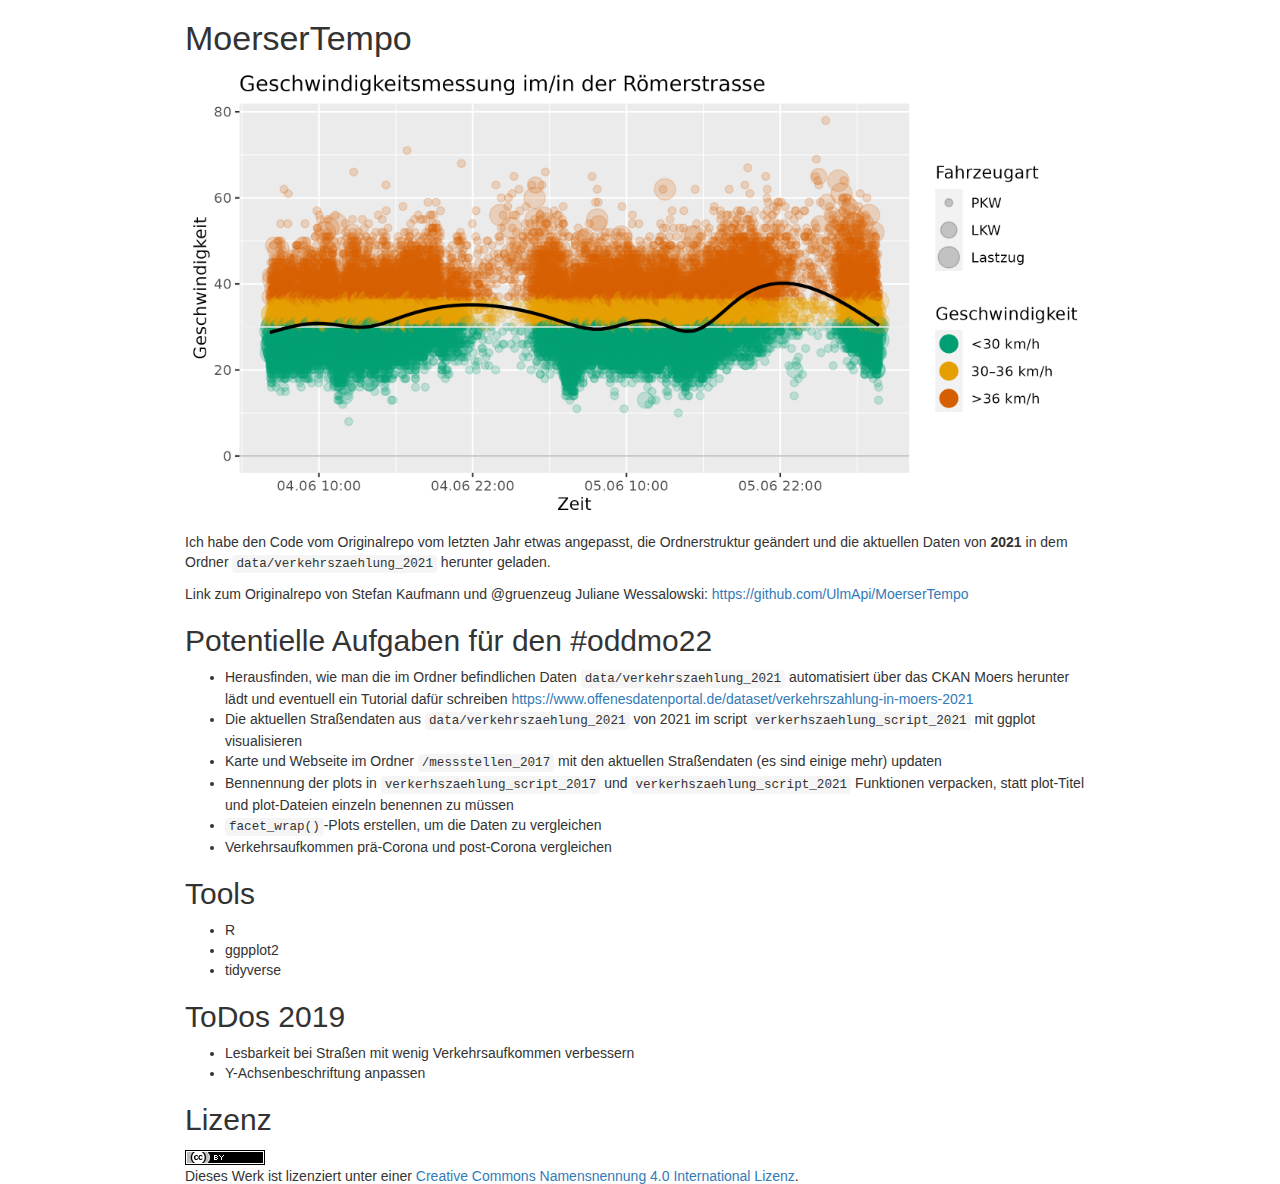
